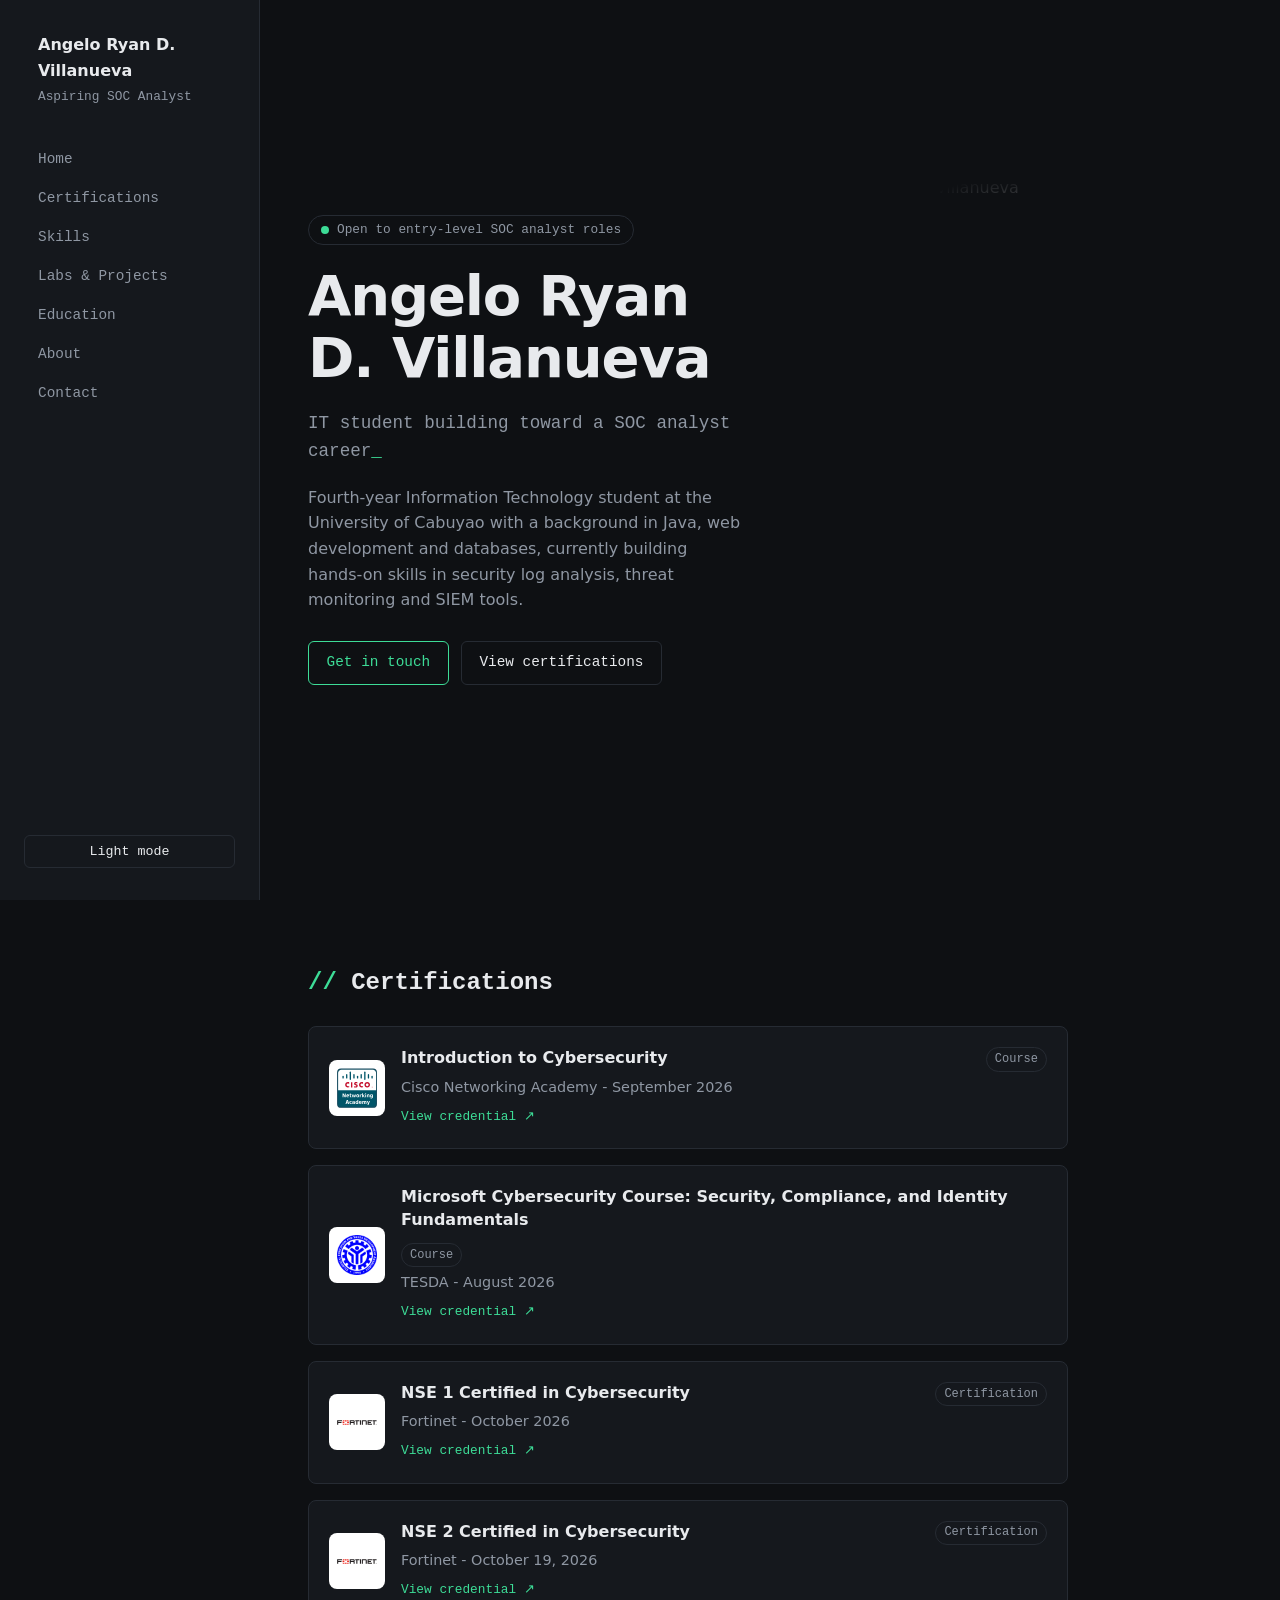
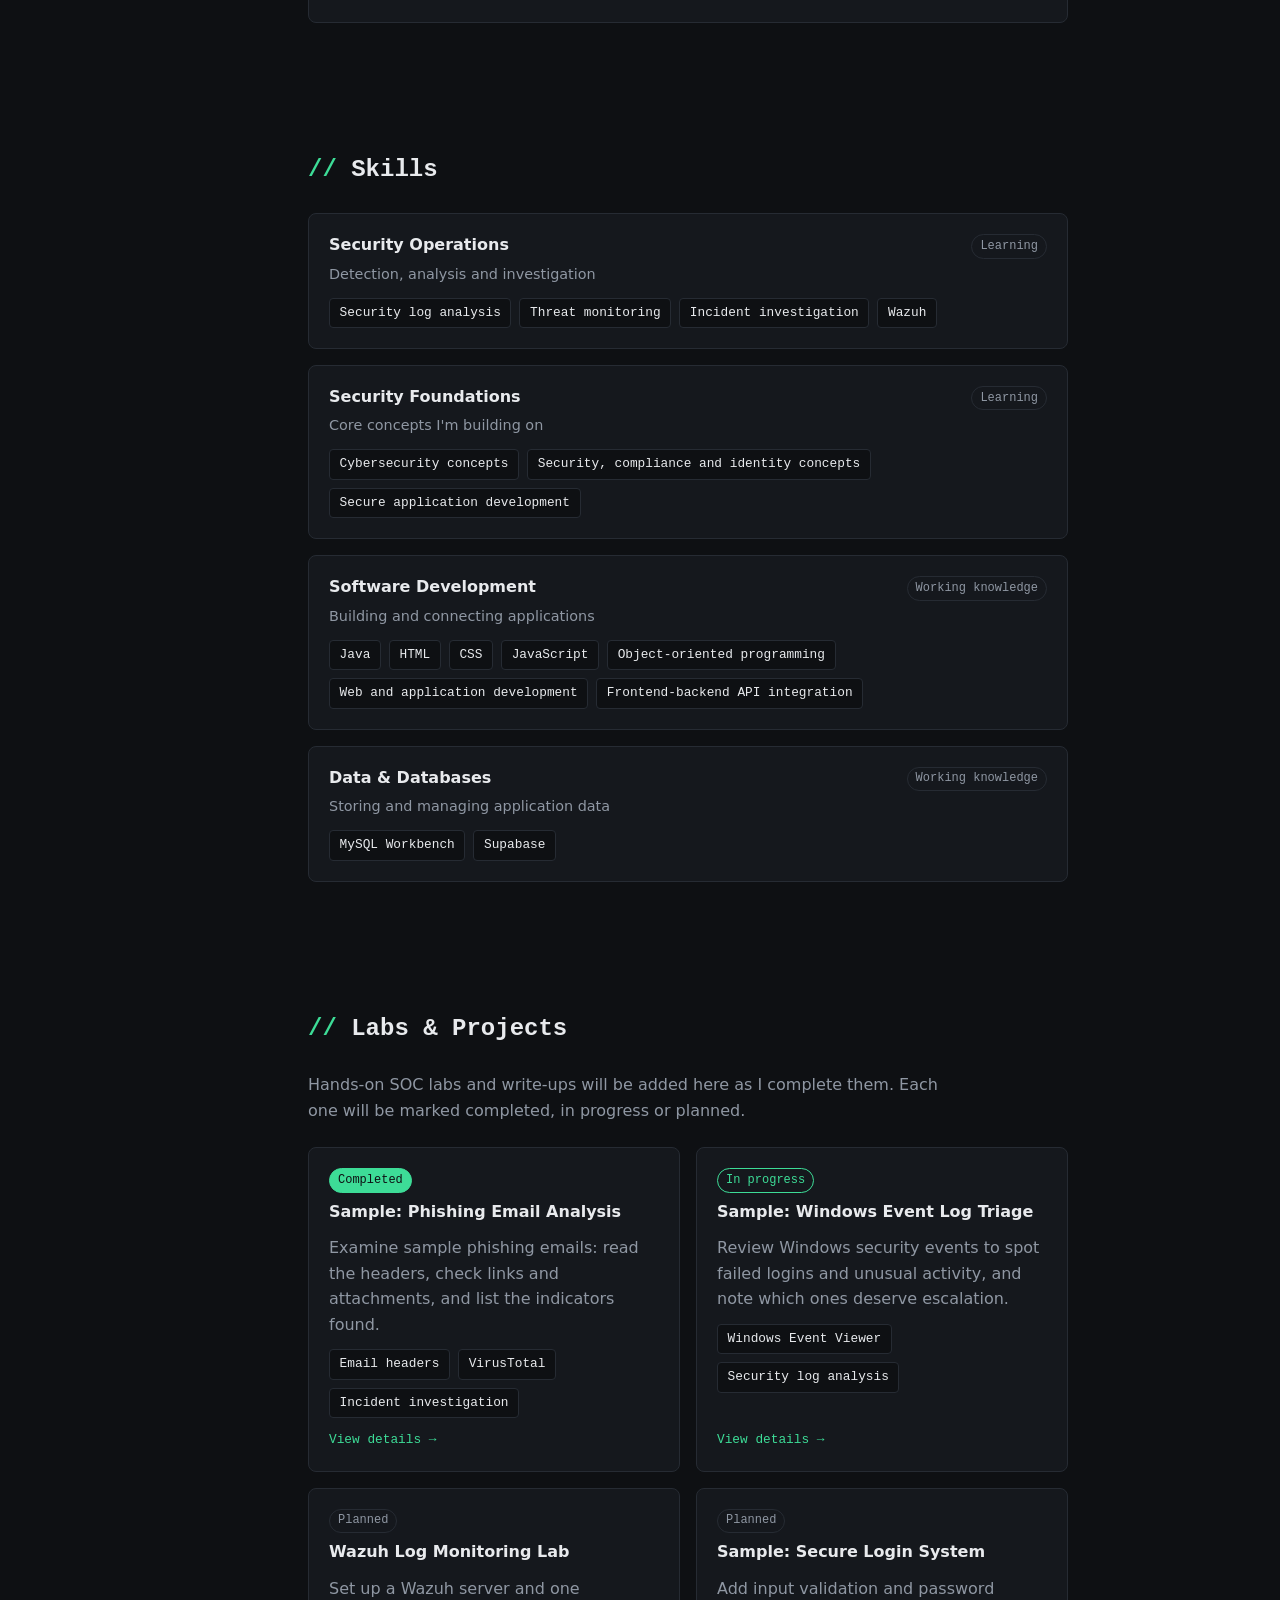
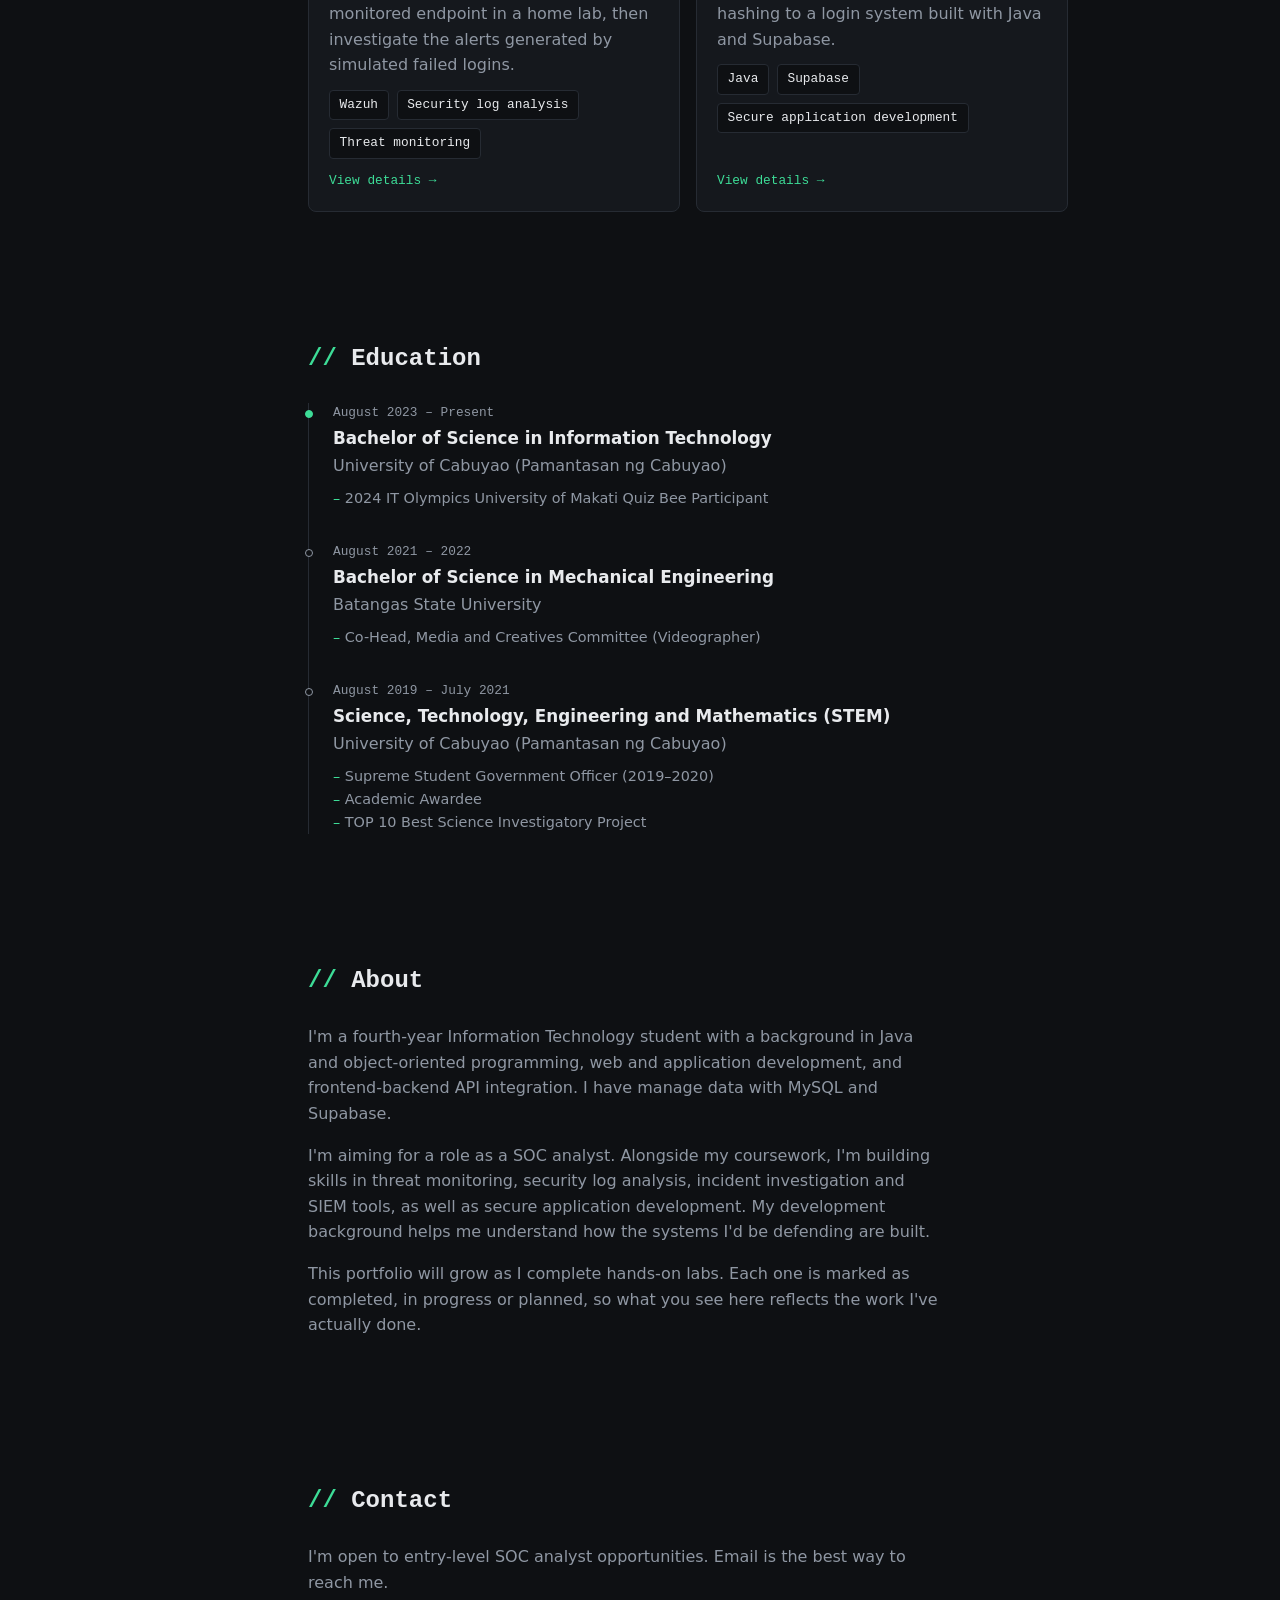
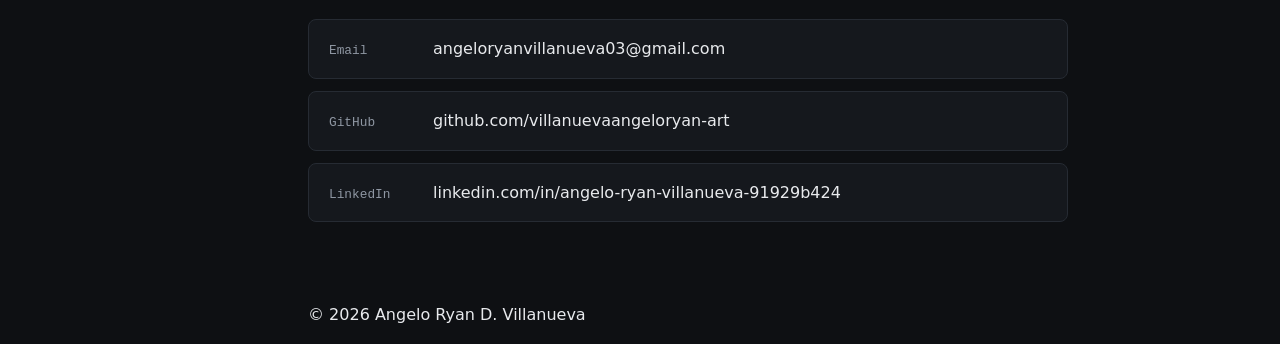
==== index.html @ 281fc258 "remove tmp profile" ====
<!DOCTYPE html>
<html lang="en">
<head>
    <meta charset="UTF-8">
    <meta name="viewport" content="width=device-width, initial-scale=1.0">
    <meta name="description" content="Portfolio of Angelo Ryan D. Villanueva, a fourth-year IT student building toward a SOC analyst career: certifications, skills, education and hands-on security labs.">
    <title>Angelo Ryan D. Villanueva | Aspiring SOC Analyst</title>
    <script>
        // Apply the saved theme before the page paints, so there is no dark flash.
        try {
            var savedTheme = localStorage.getItem("theme");
            if (savedTheme) document.documentElement.setAttribute("data-theme", savedTheme);
        } catch (e) {}
    </script>
    <link rel="stylesheet" href="./assets/css/style.css">
    <script src="./assets/js/script.js" defer></script>
</head>
<body>
    <button id="menu-toggle" class="menu-toggle" type="button" aria-label="Open menu" aria-expanded="false" aria-controls="sidebar">
        <span class="menu-icon" aria-hidden="true"></span>
    </button>
    <div id="backdrop" class="backdrop"></div>

    <aside id="sidebar" class="sidebar">

        <div class="brand">
            <span class="brand-name">Angelo Ryan D. Villanueva</span>
            <span class="brand-role">Aspiring SOC Analyst</span>
        </div>

        <nav aria-label="Primary">
            <ul>
                <li><a href="#home">Home</a></li>
                <li><a href="#certifications">Certifications</a></li>
                <li><a href="#skills">Skills</a></li>
                <li><a href="#work">Labs &amp; Projects</a></li>
                <li><a href="#education">Education</a></li>
                <li><a href="#about">About</a></li>
                <li><a href="#contact">Contact</a></li>
            </ul>
        </nav>
        <button id="theme-toggle" type="button">Light mode</button>
    </aside>

    <div class="content">
        <main>
            <section id="home">
                <div class="hero-text">
                    <p class="eyebrow"><span class="status-dot"></span>Open to entry-level SOC analyst roles</p>
                    <h1>Angelo Ryan D. Villanueva</h1>
                    <p class="tagline">IT student building toward a SOC analyst career</p>
                    <p class="summary">
                        Fourth-year Information Technology student at the University of Cabuyao
                        with a background in Java, web development and databases, currently
                        building hands-on skills in security log analysis, threat monitoring
                        and SIEM tools.
                    </p>
                    <div class="hero-actions">
                        <a class="btn btn-primary" href="#contact">Get in touch</a>
                        <a class="btn" href="#certifications">View certifications</a>
                        <!-- TODO: add a "Resume" button once assets/docs/resume.pdf exists -->
                    </div>
                </div>

                <figure class="hero-photo">
                    <img src="" alt="Angelo Ryan D. Villanueva">
                </figure>
            </section>

            <section id="certifications">
                <h2>Certifications</h2>
                <ul class="card-list">
                    <li class="card cert">
                        <img class="cert-logo" src="./assets/img/logos/Cisco_academy_logo.svg" alt="">
                        <div class="cert-body">
                            <div class="card-head">
                                <h3>Introduction to Cybersecurity</h3>
                                <span class="tag">Course</span>
                            </div>
                            <p class="card-meta">Cisco Networking Academy - <time datetime="2026-09">September 2026</time></p>
                            <a class="card-link" href="PASTE-REAL-URL-HERE" target="_blank" rel="noopener noreferrer">View credential</a>
                        </div>
                    </li>

                    <li class="card cert">
                        <img class="cert-logo" src="./assets/img/logos/TESDA_Seal.svg.webp" alt="">
                        <div class="cert-body">
                            <div class="card-head">
                                <h3>Microsoft Cybersecurity Course: Security, Compliance, and Identity Fundamentals</h3>
                                <span class="tag">Course</span>
                            </div>
                            <p class="card-meta">TESDA - <time datetime="2026-08">August 2026</time></p>
                            <a class="card-link" href="PASTE-REAL-URL-HERE" target="_blank" rel="noopener noreferrer">View credential</a>
                        </div>
                    </li>

                    <li class="card cert">
                        <img class="cert-logo" src="./assets/img/logos/Fortinet_logo.svg" alt="">
                        <div class="cert-body">
                            <div class="card-head">
                                <h3>NSE 1 Certified in Cybersecurity</h3>
                                <span class="tag">Certification</span>
                            </div>
                            <p class="card-meta">Fortinet - <time datetime="2026-10">October 2026</time></p>
                            <a class="card-link" href="PASTE-REAL-URL-HERE" target="_blank" rel="noopener noreferrer">View credential</a>
                        </div>
                    </li>

                    <li class="card cert">
                        <img class="cert-logo" src="./assets/img/logos/Fortinet_logo.svg" alt="">
                        <div class="cert-body">
                            <div class="card-head">
                                <h3>NSE 2 Certified in Cybersecurity</h3>
                                <span class="tag">Certification</span>
                            </div>
                            <p class="card-meta">Fortinet - <time datetime="2026-10-19">October 19, 2026</time></p>
                            <a class="card-link" href="PASTE-REAL-URL-HERE" target="_blank" rel="noopener noreferrer">View credential</a>
                        </div>
                    </li>
                </ul>
            </section>

            <section id="skills">
                <h2>Skills</h2>
                <div class="card-list">
                    <article class="card">
                        <div class="card-head">
                            <h3>Security Operations</h3>
                            <span class="tag">Learning</span>
                        </div>
                        <p class="card-subtitle">Detection, analysis and investigation</p>
                        <ul class="chip-list">
                            <li>Security log analysis</li>
                            <li>Threat monitoring</li>
                            <li>Incident investigation</li>
                            <li>Wazuh</li>
                        </ul>
                    </article>

                    <article class="card">
                        <div class="card-head">
                            <h3>Security Foundations</h3>
                            <span class="tag">Learning</span>
                        </div>
                        <p class="card-subtitle">Core concepts I'm building on</p>
                        <ul class="chip-list">
                            <li>Cybersecurity concepts</li>
                            <li>Security, compliance and identity concepts</li>
                            <li>Secure application development</li>
                        </ul>
                    </article>

                    <article class="card">
                        <div class="card-head">
                            <h3>Software Development</h3>
                            <span class="tag">Working knowledge</span>
                        </div>
                        <p class="card-subtitle">Building and connecting applications</p>
                        <ul class="chip-list">
                            <li>Java</li>
                            <li>HTML</li>
                            <li>CSS</li>
                            <li>JavaScript</li>
                            <li>Object-oriented programming</li>
                            <li>Web and application development</li>
                            <li>Frontend-backend API integration</li>
                        </ul>
                    </article>

                    <article class="card">
                        <div class="card-head">
                            <h3>Data &amp; Databases</h3>
                            <span class="tag">Working knowledge</span>
                        </div>
                        <p class="card-subtitle">Storing and managing application data</p>
                        <ul class="chip-list">
                            <li>MySQL Workbench</li>
                            <li>Supabase</li>
                        </ul>
                    </article>
                </div>
            </section>

            <section id="work">
                <h2>Labs &amp; Projects</h2>
                <p class="section-note">
                    Hands-on SOC labs and write-ups will be added here as I complete them.
                    Each one will be marked completed, in progress or planned.
                </p>
                <ul class="card-list project-grid">
                    <!-- MOCK ENTRY: replace it with a real lab, or delete it, before publishing.
                         Only change the status to "In progress" or "Completed" when that is true. -->

                    <!-- SAMPLE CARDS (UI preview only): before publishing, delete the three "Sample" cards
                         and their pages (phishing-email-analysis.html, windows-event-log-triage.html,
                         secure-login-system.html in the projects folder). They are not real projects,
                         and their statuses are not real. -->
                    <li>
                        <a class="card project-card" href="projects/phishing-email-analysis.html">
                            <div class="card-head">
                                <h3>Sample: Phishing Email Analysis</h3>
                                <span class="tag tag-done">Completed</span>
                            </div>
                            <p class="card-summary">
                                Examine sample phishing emails: read the headers, check links and
                                attachments, and list the indicators found.
                            </p>
                            <ul class="chip-list">
                                <li>Email headers</li>
                                <li>VirusTotal</li>
                                <li>Incident investigation</li>
                            </ul>
                            <span class="card-cta">View details &rarr;</span>
                        </a>
                    </li>

                    <li>
                        <a class="card project-card" href="projects/windows-event-log-triage.html">
                            <div class="card-head">
                                <h3>Sample: Windows Event Log Triage</h3>
                                <span class="tag tag-progress">In progress</span>
                            </div>
                            <p class="card-summary">
                                Review Windows security events to spot failed logins and unusual
                                activity, and note which ones deserve escalation.
                            </p>
                            <ul class="chip-list">
                                <li>Windows Event Viewer</li>
                                <li>Security log analysis</li>
                            </ul>
                            <span class="card-cta">View details &rarr;</span>
                        </a>
                    </li>

                    <li>
                        <a class="card project-card" href="projects/wazuh-log-monitoring-lab.html">
                            <div class="card-head">
                                <h3>Wazuh Log Monitoring Lab</h3>
                                <span class="tag">Planned</span>
                            </div>
                            <p class="card-summary">
                                Set up a Wazuh server and one monitored endpoint in a home lab, then
                                investigate the alerts generated by simulated failed logins.
                            </p>
                            <ul class="chip-list">
                                <li>Wazuh</li>
                                <li>Security log analysis</li>
                                <li>Threat monitoring</li>
                            </ul>
                            <span class="card-cta">View details &rarr;</span>
                        </a>
                    </li>

                    <li>
                        <a class="card project-card" href="projects/secure-login-system.html">
                            <div class="card-head">
                                <h3>Sample: Secure Login System</h3>
                                <span class="tag">Planned</span>
                            </div>
                            <p class="card-summary">
                                Add input validation and password hashing to a login system built
                                with Java and Supabase.
                            </p>
                            <ul class="chip-list">
                                <li>Java</li>
                                <li>Supabase</li>
                                <li>Secure application development</li>
                            </ul>
                            <span class="card-cta">View details &rarr;</span>
                        </a>
                    </li>
                </ul>
            </section>

            <section id="education">
                <h2>Education</h2>
                <ol class="timeline">
                    <li class="timeline-item is-current">
                        <p class="timeline-date"><time datetime="2023-08">August 2023</time> &ndash; Present</p>
                        <h3>Bachelor of Science in Information Technology</h3>
                        <p class="timeline-org">University of Cabuyao (Pamantasan ng Cabuyao)</p>
                        <ul class="timeline-notes">
                            <li>2024 IT Olympics University of Makati Quiz Bee Participant</li>
                        </ul>
                    </li>

                    <li class="timeline-item">
                        <p class="timeline-date"><time datetime="2021-08">August 2021</time> &ndash; <time datetime="2022">2022</time></p>
                        <h3>Bachelor of Science in Mechanical Engineering</h3>
                        <p class="timeline-org">Batangas State University</p>
                        <ul class="timeline-notes">
                            <li>Co-Head, Media and Creatives Committee (Videographer)</li>
                        </ul>
                    </li>

                    <li class="timeline-item">
                        <p class="timeline-date"><time datetime="2019-08">August 2019</time> &ndash; <time datetime="2021-07">July 2021</time></p>
                        <h3>Science, Technology, Engineering and Mathematics (STEM)</h3>
                        <p class="timeline-org">University of Cabuyao (Pamantasan ng Cabuyao)</p>
                        <ul class="timeline-notes">
                            <li>Supreme Student Government Officer (2019&ndash;2020)</li>
                            <li>Academic Awardee</li>
                            <li>TOP 10 Best Science Investigatory Project</li>
                        </ul>
                    </li>
                </ol>
            </section>

            <section id="about">
                <h2>About</h2>
                <p>
                    I'm a fourth-year Information Technology student with a background in Java
                    and object-oriented programming, web and application development, and
                    frontend-backend API integration. I have manage data with MySQL and Supabase.
                </p>
                <p>
                    I'm aiming for a role as a SOC analyst. Alongside my coursework, I'm
                    building skills in threat monitoring, security log analysis, incident
                    investigation and SIEM tools, as well as secure application development.
                    My development background helps me understand how the systems I'd be
                    defending are built.
                </p>
                <p>
                    This portfolio will grow as I complete hands-on labs. Each one is marked
                    as completed, in progress or planned, so what you see here reflects the
                    work I've actually done.
                </p>
            </section>

            <section id="contact">
                <h2>Contact</h2>
                <p class="contact-intro">
                    I'm open to entry-level SOC analyst opportunities. Email is the best way to reach me.
                </p>
                <ul class="contact-list">
                    <li>
                        <a class="contact-link" href="mailto:angeloryanvillanueva03@gmail.com">
                            <span class="contact-label">Email</span>
                            <span class="contact-value">angeloryanvillanueva03@gmail.com</span>
                        </a>
                    </li>
                    <li>
                        <a class="contact-link" href="https://github.com/villanuevaangeloryan-art" target="_blank" rel="noopener noreferrer">
                            <span class="contact-label">GitHub</span>
                            <span class="contact-value">github.com/villanuevaangeloryan-art</span>
                        </a>
                    </li>
                    <li>
                        <a class="contact-link" href="https://www.linkedin.com/in/angelo-ryan-villanueva-91929b424" target="_blank" rel="noopener noreferrer">
                            <span class="contact-label">LinkedIn</span>
                            <span class="contact-value">linkedin.com/in/angelo-ryan-villanueva-91929b424</span>
                        </a>
                    </li>
                </ul>
            </section>

        </main>

        <footer>
            <p>&copy; 2026 Angelo Ryan D. Villanueva</p>
        </footer>
    </div>

</body>
</html>
---- assets/css/style.css ----
/*Theme variables
   Dark is the default (:root). Light overrides the same names
   when <html> has data-theme="light */
:root {
    --bg: #0e1013;
    --surface: #15181d;
    --border: #262b33;
    --text: #e8eaed;
    --text-muted: #8f97a3;
    --accent: #3ddc97;

    --sidebar-width: 260px;
    --font-sans: system-ui, -apple-system, "Segoe UI", Roboto, sans-serif;
    --font-mono: ui-monospace, "Cascadia Code", Consolas, monospace;
}

[data-theme="light"] {
    --bg: #fafaf8;
    --surface: #ffffff;
    --border: #e2e2dd;
    --text: #17191c;
    --text-muted: #5d6570;
    --accent: #0f7a5a;
}

/* Reset and base styles*/
*, *::before, *::after {
    box-sizing: border-box;
}

html {
    scroll-behavior: smooth;
}

body {
    margin: 0;
    font-family: var(--font-sans);
    background: var(--bg);
    color: var(--text);
    line-height: 1.6;
}

a {
    color: inherit;
    text-decoration: none;
}

ul {
    list-style: none;
    margin: 0;
    padding: 0;
}

img {
    max-width: 100%;
}

:focus-visible {
    outline: 2px solid var(--accent);
    outline-offset: 2px;
}

/* Page layout*/
.content {
    margin-left: var(--sidebar-width);
    padding: 0 3rem;
}

main {
    max-width: 1100px;
}

main section {
    max-width: 760px;
    padding: 4rem 0;
}

/*4. Sidebar */
.sidebar {
    position: fixed;
    top: 0;
    left: 0;
    bottom: 0;
    width: var(--sidebar-width);
    padding: 2rem 1.5rem;
    display: flex;
    flex-direction: column;
    gap: 2rem;
    background: var(--surface);
    border-right: 1px solid var(--border);
    overflow-y: auto;
}

.brand {
    display: flex;
    flex-direction: column;
    gap: 0.25rem;
    padding-left: calc(0.75rem + 2px); /* line up with the nav link text */
}

.brand-name {
    font-weight: 600;
}

.brand-role {
    font-family: var(--font-mono);
    font-size: 0.8rem;
    color: var(--text-muted);
}

.sidebar nav a {
    display: block;
    padding: 0.5rem 0.75rem;
    font-family: var(--font-mono);
    font-size: 0.9rem;
    color: var(--text-muted);
    border-left: 2px solid transparent;
}

.sidebar nav a:hover {
    color: var(--text);
    border-left-color: var(--accent);
}

#theme-toggle {
    margin-top: auto;
    padding: 0.5rem 0.75rem;
    font-family: var(--font-mono);
    color: var(--text);
    background: transparent;
    border: 1px solid var(--border);
    border-radius: 6px;
    cursor: pointer;
}

#theme-toggle:hover {
    border-color: var(--accent);
}

/* Home section */
#home {
    display: grid;
    grid-template-columns: minmax(0, 1fr) minmax(300px, 440px);
    align-items: center;
    gap: 3rem;
    max-width: none;
    min-height: 100vh;
}

.hero-text {
    display: flex;
    flex-direction: column;
    align-items: flex-start;
    gap: 1.25rem;
}

.hero-photo {
    margin: 0;
}

/* The mask fades the photo to transparent toward its edges, so it blends into the page. */
.hero-photo img {
    display: block;
    width: 100%;
    aspect-ratio: 4 / 5;
    object-fit: cover;
    -webkit-mask-image: radial-gradient(ellipse closest-side at center, #000 55%, transparent 100%);
    mask-image: radial-gradient(ellipse closest-side at center, #000 55%, transparent 100%);
}

@media (max-width: 1100px) {
    #home {
        grid-template-columns: 1fr;
        min-height: auto;
    }

    .hero-photo {
        max-width: 280px;
        order: -1;
    }
}

.eyebrow {
    display: inline-flex;
    align-items: center;
    gap: 0.5rem;
    margin: 0;
    padding: 0.25rem 0.75rem;
    font-family: var(--font-mono);
    font-size: 0.8rem;
    color: var(--text-muted);
    border: 1px solid var(--border);
    border-radius: 999px;
}

.status-dot {
    width: 8px;
    height: 8px;
    border-radius: 50%;
    background: var(--accent);
}

#home h1 {
    margin: 0;
    font-size: clamp(2.25rem, 5vw, 3.5rem);
    line-height: 1.1;
    letter-spacing: -0.02em;
}

.tagline {
    margin: 0;
    font-family: var(--font-mono);
    font-size: 1.1rem;
    color: var(--text-muted);
}

.tagline::after {
    content: "_";
    color: var(--accent);
    animation: blink 1s steps(1) infinite;
}

@keyframes blink {
    50% {
        opacity: 0;
    }
}

.summary {
    max-width: 56ch;
    margin: 0;
    color: var(--text-muted);
}

.hero-actions {
    display: flex;
    flex-wrap: wrap;
    gap: 0.75rem;
    margin-top: 0.5rem;
}

.btn {
    padding: 0.6rem 1.1rem;
    font-family: var(--font-mono);
    font-size: 0.9rem;
    color: var(--text);
    border: 1px solid var(--border);
    border-radius: 6px;
    transition: border-color 0.2s, color 0.2s;
}

.btn:hover {
    border-color: var(--accent);
    color: var(--accent);
}

.btn-primary {
    color: var(--accent);
    border-color: var(--accent);
}

/* Section headings */
main h2 {
    margin: 0 0 1.5rem;
    font-family: var(--font-mono);
    font-size: 1.5rem;
}

main h2::before {
    content: "// ";
    color: var(--accent);
}

/* About */
#about p {
    max-width: 62ch;
    margin: 0 0 1rem;
    color: var(--text-muted);
}

/* Cards (skills and certifications) */
.card-list {
    display: grid;
    gap: 1rem;
}

/* Project cards flow into columns: one card is full width, more cards share rows.
   min(100%, 300px) stops a column from being wider than a small phone screen. */
.project-grid {
    grid-template-columns: repeat(auto-fit, minmax(min(100%, 300px), 1fr));
}

/* Let each card fill its grid cell, so cards in the same row have equal height */
.project-grid > li {
    display: flex;
}

.card {
    padding: 1.25rem;
    background: var(--surface);
    border: 1px solid var(--border);
    border-radius: 8px;
}

.card-head {
    display: flex;
    flex-wrap: wrap;
    align-items: flex-start;
    justify-content: space-between;
    gap: 0.75rem;
    margin-bottom: 0.75rem;
}

.card h3 {
    margin: 0;
    font-size: 1rem;
    line-height: 1.4;
}

.card-meta {
    margin: 0;
    font-size: 0.9rem;
    color: var(--text-muted);
}

.tag {
    padding: 0.1rem 0.5rem;
    font-family: var(--font-mono);
    font-size: 0.75rem;
    color: var(--text-muted);
    border: 1px solid var(--border);
    border-radius: 999px;
    white-space: nowrap;
}

.chip-list {
    display: flex;
    flex-wrap: wrap;
    gap: 0.5rem;
}

.chip-list li {
    padding: 0.25rem 0.6rem;
    font-family: var(--font-mono);
    font-size: 0.8rem;
    background: var(--bg);
    border: 1px solid var(--border);
    border-radius: 4px;
}

/* Certification cards: issuer logo on the left, details on the right */
.cert {
    display: flex;
    align-items: center;
    gap: 1rem;
}

/* White tile so any logo stays visible in both dark and light mode */
.cert-logo {
    flex-shrink: 0;
    width: 56px;
    height: 56px;
    padding: 8px;
    object-fit: contain;
    background: #fff;
    border-radius: 8px;
}

.cert-body {
    flex: 1;
    min-width: 0;
}

.cert .card-head {
    margin-bottom: 0.25rem;
}

/* Text link inside a card (e.g. "View credential") */
.card-link {
    display: inline-block;
    margin-top: 0.5rem;
    font-family: var(--font-mono);
    font-size: 0.8rem;
    color: var(--accent);
    border-bottom: 1px solid transparent;
}

.card-link::after {
    content: " \2197"; /* north-east arrow: signals an external link */
}

.card-link:hover {
    border-bottom-color: var(--accent);
}

/* Contact */
.contact-intro,
.section-note {
    max-width: 62ch;
    margin: 0 0 1.5rem;
    color: var(--text-muted);
}

.contact-list {
    display: grid;
    gap: 0.75rem;
}

.contact-link {
    display: flex;
    align-items: baseline;
    gap: 1rem;
    padding: 1rem 1.25rem;
    background: var(--surface);
    border: 1px solid var(--border);
    border-radius: 8px;
    transition: border-color 0.2s;
}

.contact-link:hover {
    border-color: var(--accent);
}

.contact-label {
    flex-shrink: 0;
    width: 5.5rem;
    font-family: var(--font-mono);
    font-size: 0.8rem;
    color: var(--text-muted);
}

.contact-value {
    overflow-wrap: anywhere;
}

/* Education timeline */
.timeline {
    margin: 0;
    padding: 0 0 0 1.5rem;
    list-style: none;
    border-left: 1px solid var(--border);
}

.timeline-item {
    position: relative;
    padding-bottom: 2rem;
}

.timeline-item:last-child {
    padding-bottom: 0;
}

/* The dot on the line. The calc centers it on the 1px border. */
.timeline-item::before {
    content: "";
    position: absolute;
    top: 0.45rem;
    left: calc(-1.5rem - 4.5px);
    width: 8px;
    height: 8px;
    background: var(--bg);
    border: 1px solid var(--text-muted);
    border-radius: 50%;
}

.timeline-item.is-current::before {
    background: var(--accent);
    border-color: var(--accent);
}

.timeline-date {
    margin: 0 0 0.25rem;
    font-family: var(--font-mono);
    font-size: 0.8rem;
    color: var(--text-muted);
}

.timeline-item h3 {
    margin: 0;
    font-size: 1.05rem;
    line-height: 1.4;
}

.timeline-org {
    margin: 0.15rem 0 0;
    color: var(--text-muted);
}

.timeline-notes {
    margin: 0.5rem 0 0;
    font-size: 0.9rem;
    color: var(--text-muted);
}

.timeline-notes li::before {
    content: "\2013\00a0";
    color: var(--accent);
}

/* A whole card that is a link (project cards on the main page) */
.project-card {
    display: flex;
    flex: 1;
    flex-direction: column;
    transition: border-color 0.2s;
}

.project-card:hover {
    border-color: var(--accent);
}

/* Status tag always sits above the title, so cards line up whatever the title length.
   column-reverse changes only the look; the title still comes first for screen readers. */
.project-card .card-head {
    flex-direction: column-reverse;
    gap: 0.5rem;
}

.card-cta {
    margin-top: auto; /* pins "View details" to the bottom of the card */
    padding-top: 0.75rem;
    font-family: var(--font-mono);
    font-size: 0.8rem;
    color: var(--accent);
}

/* ==========================================================
   Project detail pages (projects/*.html)
   ========================================================== */

/* These pages have their own header bar, not the mobile top bar */
.project-page::before {
    content: none;
}

.project-bar {
    position: sticky;
    top: 0;
    z-index: 10;
    display: flex;
    align-items: center;
    justify-content: space-between;
    gap: 1rem;
    padding: 0.75rem 1.25rem;
    background: var(--bg);
    border-bottom: 1px solid var(--border);
}

.back-link {
    padding: 0.6rem 0.9rem;
    font-family: var(--font-mono);
    font-size: 0.9rem;
    color: var(--text-muted);
    border: 1px solid var(--border);
    border-radius: 6px;
    transition: border-color 0.2s, color 0.2s;
}

.back-link:hover {
    color: var(--accent);
    border-color: var(--accent);
}

/* In the sidebar the theme button sits at the bottom. In the bar it should not. */
.project-bar #theme-toggle {
    margin-top: 0;
    padding: 0.6rem 0.9rem;
}

.project {
    max-width: 760px;
    margin: 0 auto;
    padding: 3rem 1.25rem 4rem;
}

/* Notice on sample pages, so they cannot be mistaken for real projects */
.sample-note {
    max-width: none;
    margin: 0 0 1.5rem;
    padding: 0.75rem 1rem;
    font-size: 0.85rem;
    color: var(--text-muted);
    background: var(--surface);
    border: 1px solid var(--accent);
    border-radius: 8px;
}

.sample-note strong {
    color: var(--accent);
}

.project-header {
    display: flex;
    flex-direction: column;
    align-items: flex-start;
    gap: 0.75rem;
    margin-bottom: 1.5rem;
}

.project h1 {
    margin: 0;
    font-size: clamp(1.75rem, 4vw, 2.5rem);
    line-height: 1.15;
    letter-spacing: -0.02em;
}

.project section {
    padding: 1.5rem 0;
}

.project section p {
    max-width: 62ch;
    margin: 0 0 1rem;
    color: var(--text-muted);
}

.project ol {
    margin: 0;
    padding-left: 1.25rem;
    color: var(--text-muted);
}

.project ol li {
    margin-bottom: 0.5rem;
}

.tech-list {
    display: grid;
    gap: 0.75rem;
}

.tech-list li {
    padding: 0.9rem 1.1rem;
    color: var(--text-muted);
    background: var(--surface);
    border: 1px solid var(--border);
    border-radius: 8px;
}

.tech-list strong {
    display: block;
    margin-bottom: 0.15rem;
    font-family: var(--font-mono);
    font-size: 0.9rem;
    color: var(--text);
}

.project-footer {
    max-width: 760px;
    margin: 0 auto;
    padding: 0 1.25rem 2rem;
    font-size: 0.85rem;
    color: var(--text-muted);
}

/* Project page image: a placeholder box now, a real screenshot later */
.project-figure {
    margin: 0 0 1rem;
}

.project-figure img,
.image-placeholder {
    display: block;
    width: 100%;
    border-radius: 8px;
}

.project-figure img {
    border: 1px solid var(--border);
}

.image-placeholder {
    display: flex;
    flex-direction: column;
    align-items: center;
    justify-content: center;
    gap: 0.5rem;
    aspect-ratio: 16 / 9;
    font-family: var(--font-mono);
    font-size: 0.85rem;
    color: var(--text-muted);
    background: var(--surface);
    border: 1px dashed var(--text-muted);
}

.project-figure figcaption {
    margin-top: 0.5rem;
    font-size: 0.85rem;
    color: var(--text-muted);
}

/* Project cards: short summary under the title */
.card-summary {
    margin: 0 0 0.75rem;
    color: var(--text-muted);
}

/* Status tags. "Planned" is the default grey tag. */
.tag-progress {
    color: var(--accent);
    border-color: var(--accent);
}

.tag-done {
    color: var(--bg);
    background: var(--accent);
    border-color: var(--accent);
}

/* One-line description under a card title (skills) */
.card-subtitle {
    margin: -0.5rem 0 0.75rem;
    font-size: 0.9rem;
    color: var(--text-muted);
}

/* ==========================================================
   Responsive: tablets and phones
   ========================================================== */

/* The menu button and backdrop only exist on small screens */
.menu-toggle,
.backdrop {
    display: none;
}

/* Hamburger icon: the span is the middle bar, ::before and ::after are the top and bottom bars */
.menu-icon {
    position: relative;
}

.menu-icon,
.menu-icon::before,
.menu-icon::after {
    display: block;
    width: 20px;
    height: 2px;
    background: currentColor;
    border-radius: 1px;
    transition: transform 0.2s ease, top 0.2s ease, background 0.2s ease;
}

.menu-icon::before,
.menu-icon::after {
    content: "";
    position: absolute;
    left: 0;
}

.menu-icon::before {
    top: -6px;
}

.menu-icon::after {
    top: 6px;
}

/* When the menu is open, the three bars turn into an X */
.menu-toggle[aria-expanded="true"] .menu-icon {
    background: transparent;
}

.menu-toggle[aria-expanded="true"] .menu-icon::before {
    top: 0;
    transform: rotate(45deg);
}

.menu-toggle[aria-expanded="true"] .menu-icon::after {
    top: 0;
    transform: rotate(-45deg);
}

@media (max-width: 900px) {
    /* Room at the top for the bar, and anchor links stop below it */
    html {
        scroll-padding-top: 4.25rem;
    }

    .content {
        margin-left: 0;
        padding: 4.25rem 1.25rem 0;
    }

    /* A solid top bar, so scrolling content never slides under the menu button */
    body::before {
        content: "";
        position: fixed;
        top: 0;
        left: 0;
        right: 0;
        z-index: 15;
        height: 4.25rem;
        background: var(--bg);
        border-bottom: 1px solid var(--border);
    }

    /* The sidebar becomes a drawer that slides in from the left.
       visibility: hidden keeps its links out of keyboard focus while it is closed. */
    .sidebar {
        z-index: 30;
        width: min(var(--sidebar-width), 85vw);
        transform: translateX(-100%);
        visibility: hidden;
        transition: transform 0.25s ease, visibility 0s linear 0.25s;
    }

    body.menu-open .sidebar {
        transform: translateX(0);
        visibility: visible;
        transition: transform 0.25s ease, visibility 0s;
    }

    /* Bigger touch targets */
    .sidebar nav a {
        padding: 0.75rem;
    }

    #theme-toggle {
        padding: 0.75rem;
    }

    .menu-toggle {
        display: flex;
        align-items: center;
        justify-content: center;
        position: fixed;
        top: 0.75rem;
        right: 0.75rem;
        z-index: 40;
        width: 44px;
        height: 44px;
        padding: 0;
        color: var(--text);
        background: var(--surface);
        border: 1px solid var(--border);
        border-radius: 8px;
        cursor: pointer;
    }

    /* Dark overlay behind the open drawer. Tapping it closes the menu. */
    .backdrop {
        display: block;
        position: fixed;
        inset: 0;
        z-index: 20;
        background: rgba(0, 0, 0, 0.55);
        opacity: 0;
        pointer-events: none;
        transition: opacity 0.25s ease;
    }

    body.menu-open .backdrop {
        opacity: 1;
        pointer-events: auto;
    }

    body.menu-open {
        overflow: hidden;
    }
}

@media (max-width: 560px) {
    main section {
        padding: 3rem 0;
    }

    .hero-photo {
        max-width: 220px;
    }

    .eyebrow {
        border-radius: 14px;
    }

    .hero-actions .btn {
        flex: 1 1 auto;
        text-align: center;
    }

    .card {
        padding: 1rem;
    }

    /* Logo on top, text below, so long titles get the full card width */
    .cert {
        flex-direction: column;
        align-items: flex-start;
    }

    .cert-body {
        flex: none;
        width: 100%;
    }

    /* Label above value, so long emails and URLs are not squeezed */
    .contact-link {
        flex-direction: column;
        gap: 0.25rem;
        padding: 1rem;
    }

    .contact-label {
        width: auto;
    }
}

@media (prefers-reduced-motion: reduce) {
    html {
        scroll-behavior: auto;
    }

    .tagline::after {
        animation: none;
    }

    .sidebar,
    .backdrop,
    .menu-icon,
    .menu-icon::before,
    .menu-icon::after {
        transition: none;
    }
}
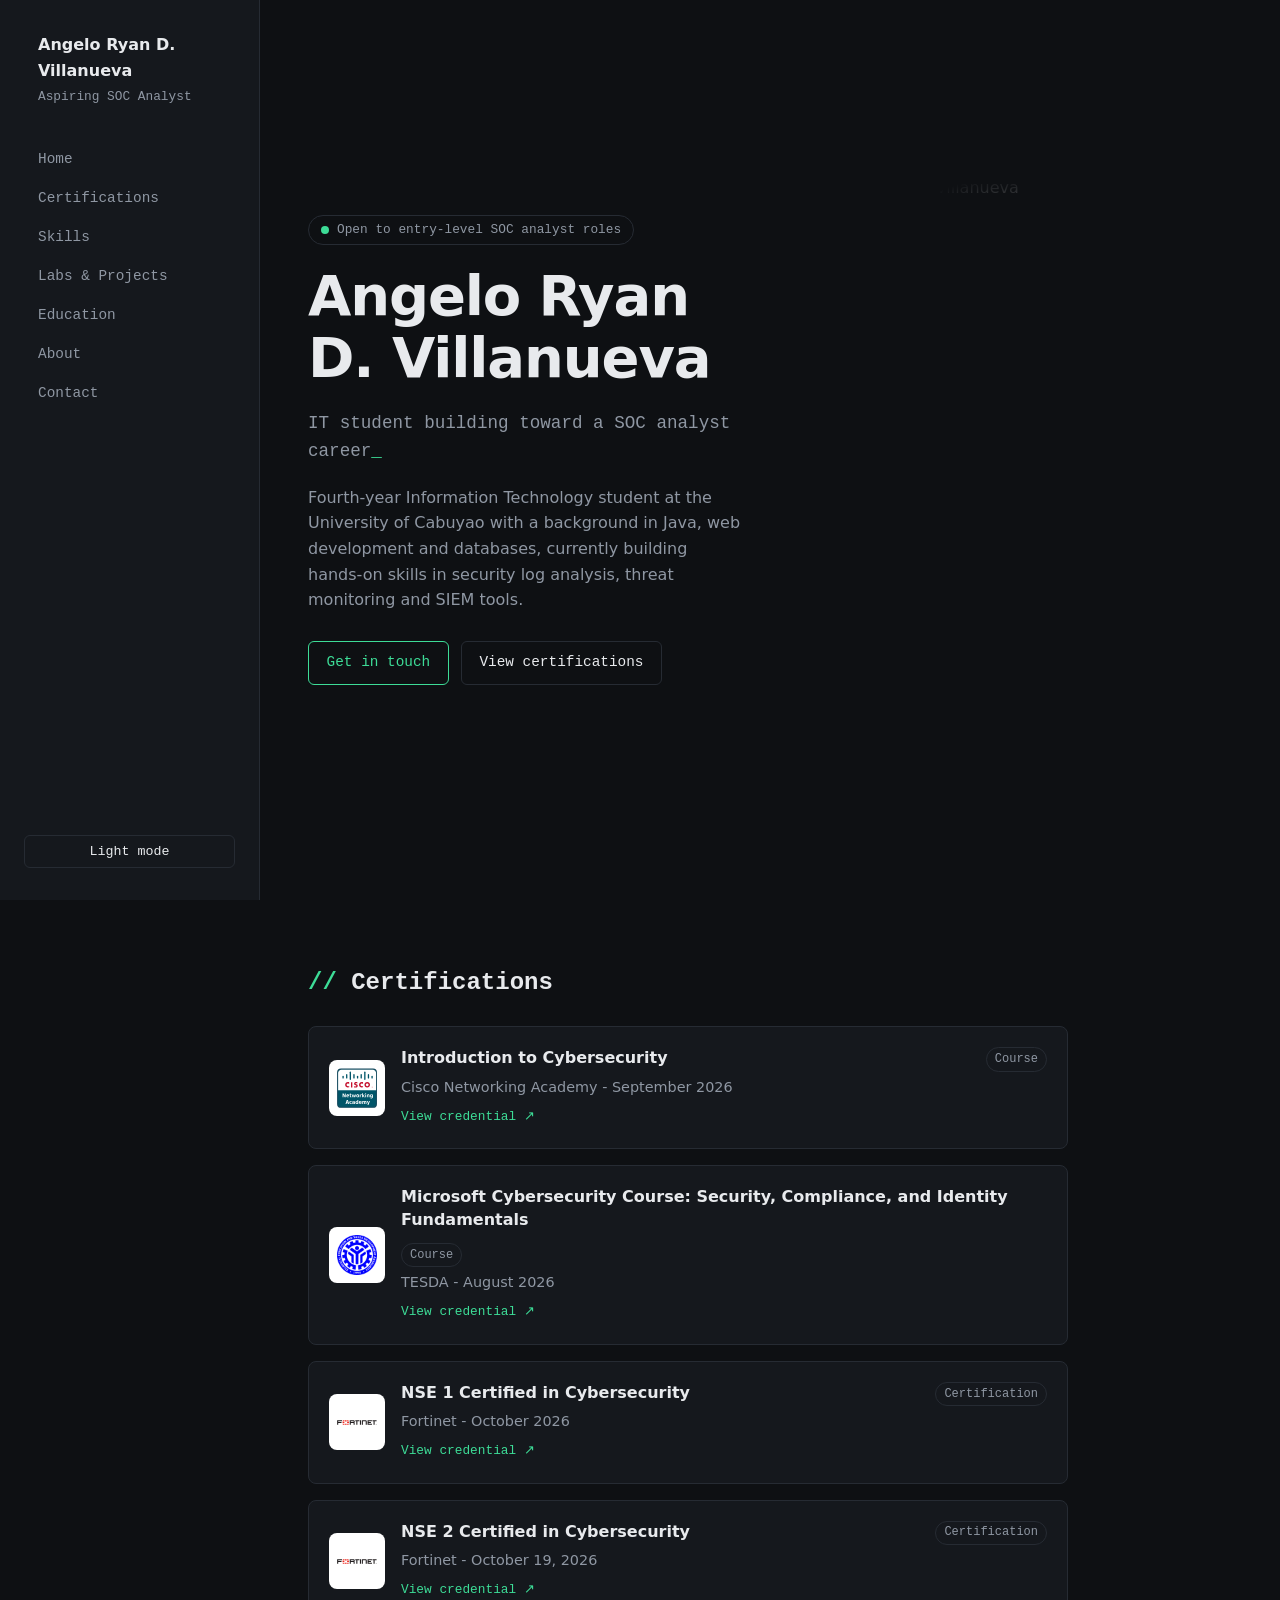
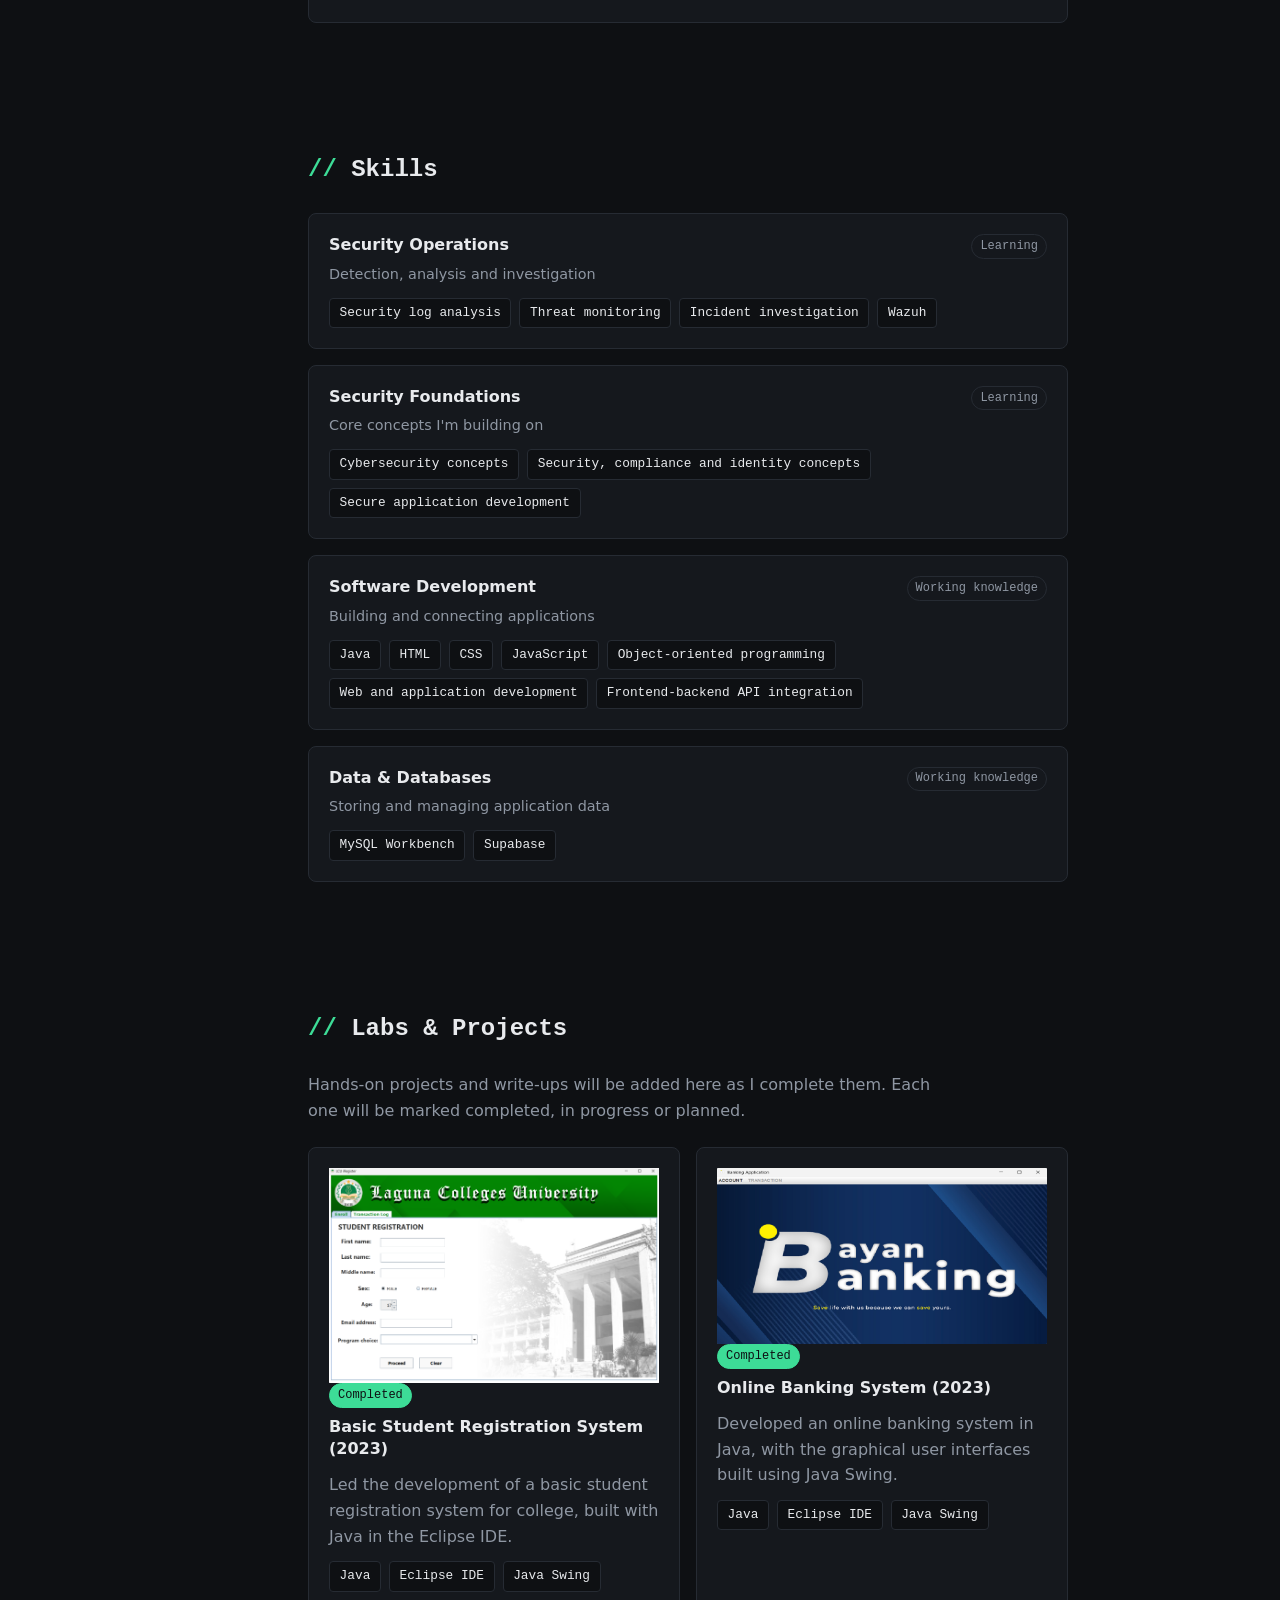
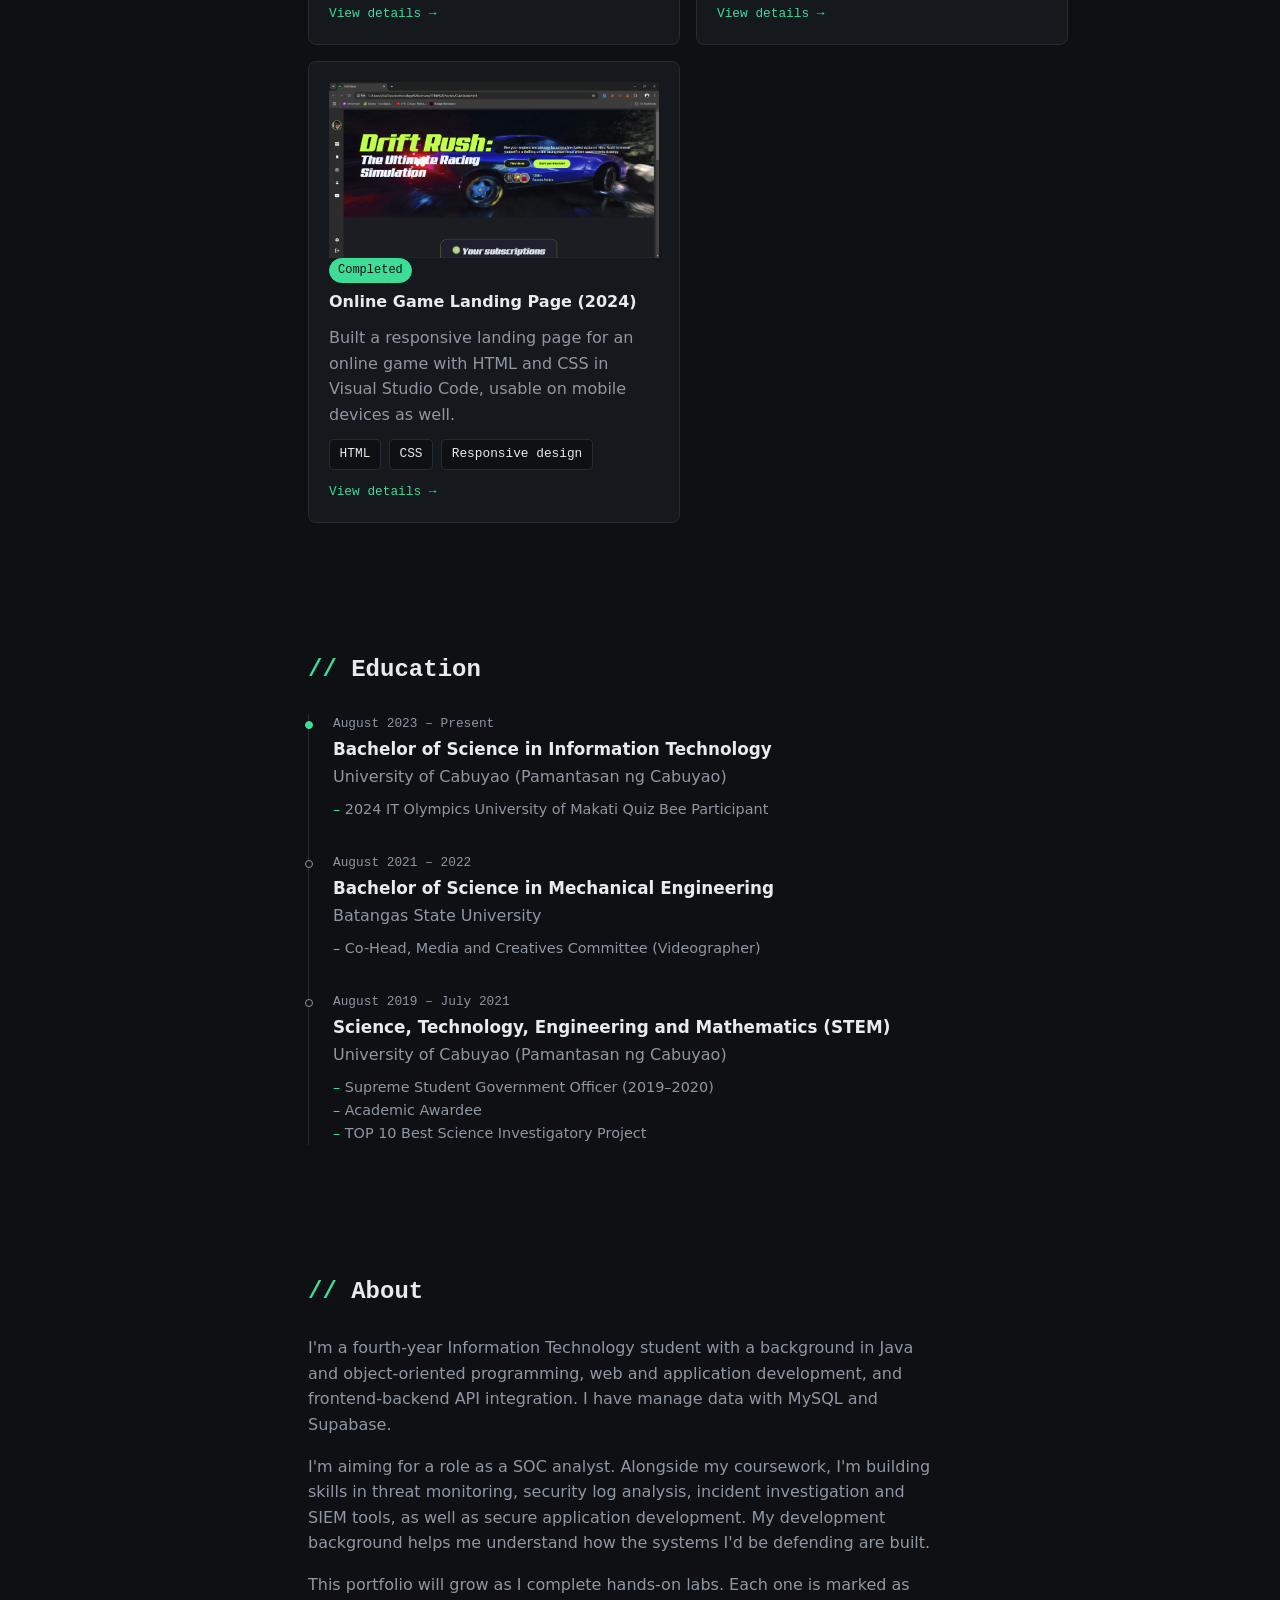
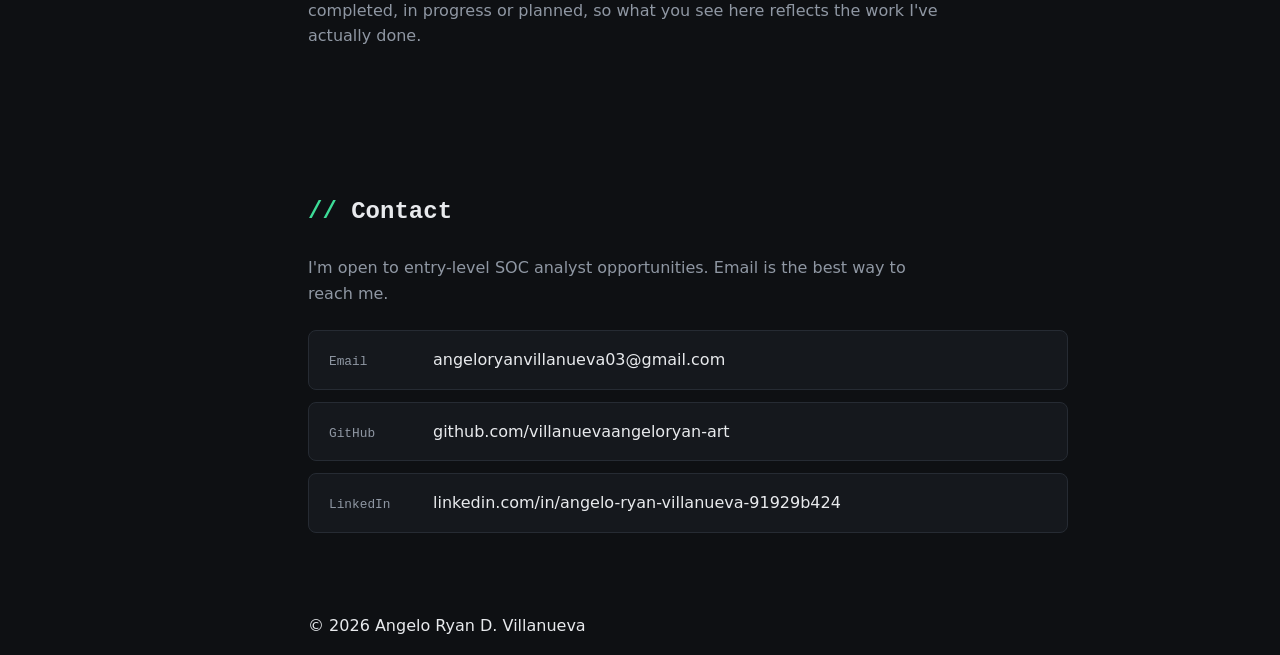
==== commit c7f41cb7: "add projects and relayout" ====
--- a/index.html
+++ b/index.html
@@ -58,12 +58,12 @@
                     <div class="hero-actions">
                         <a class="btn btn-primary" href="#contact">Get in touch</a>
                         <a class="btn" href="#certifications">View certifications</a>
-                        <!-- TODO: add a "Resume" button once assets/docs/resume.pdf exists -->
+  
                     </div>
                 </div>
 
                 <figure class="hero-photo">
-                    <img src="" alt="Angelo Ryan D. Villanueva">
+                    <img src="./assets/img/projects/" alt="Angelo Ryan D. Villanueva">
                 </figure>
             </section>
 
@@ -184,87 +184,63 @@
             <section id="work">
                 <h2>Labs &amp; Projects</h2>
                 <p class="section-note">
-                    Hands-on SOC labs and write-ups will be added here as I complete them.
+                    Hands-on projects and write-ups will be added here as I complete them.
                     Each one will be marked completed, in progress or planned.
                 </p>
                 <ul class="card-list project-grid">
-                    <!-- MOCK ENTRY: replace it with a real lab, or delete it, before publishing.
-                         Only change the status to "In progress" or "Completed" when that is true. -->
-
-                    <!-- SAMPLE CARDS (UI preview only): before publishing, delete the three "Sample" cards
-                         and their pages (phishing-email-analysis.html, windows-event-log-triage.html,
-                         secure-login-system.html in the projects folder). They are not real projects,
-                         and their statuses are not real. -->
-                    <li>
-                        <a class="card project-card" href="projects/phishing-email-analysis.html">
-                            <div class="card-head">
-                                <h3>Sample: Phishing Email Analysis</h3>
+                
+                    <li>
+                        <a class="card project-card" href="projects/student-registration-system.html">
+                            <img class="project-thumb" src="./assets/img/projects/proj-1.png" alt="Preview of Basic Student Registration System" loading="lazy">
+                            <div class="card-head">
+                                <h3>Basic Student Registration System (2023)</h3>
                                 <span class="tag tag-done">Completed</span>
                             </div>
                             <p class="card-summary">
-                                Examine sample phishing emails: read the headers, check links and
-                                attachments, and list the indicators found.
-                            </p>
-                            <ul class="chip-list">
-                                <li>Email headers</li>
-                                <li>VirusTotal</li>
-                                <li>Incident investigation</li>
-                            </ul>
-                            <span class="card-cta">View details &rarr;</span>
-                        </a>
-                    </li>
-
-                    <li>
-                        <a class="card project-card" href="projects/windows-event-log-triage.html">
-                            <div class="card-head">
-                                <h3>Sample: Windows Event Log Triage</h3>
-                                <span class="tag tag-progress">In progress</span>
-                            </div>
-                            <p class="card-summary">
-                                Review Windows security events to spot failed logins and unusual
-                                activity, and note which ones deserve escalation.
-                            </p>
-                            <ul class="chip-list">
-                                <li>Windows Event Viewer</li>
-                                <li>Security log analysis</li>
-                            </ul>
-                            <span class="card-cta">View details &rarr;</span>
-                        </a>
-                    </li>
-
-                    <li>
-                        <a class="card project-card" href="projects/wazuh-log-monitoring-lab.html">
-                            <div class="card-head">
-                                <h3>Wazuh Log Monitoring Lab</h3>
-                                <span class="tag">Planned</span>
-                            </div>
-                            <p class="card-summary">
-                                Set up a Wazuh server and one monitored endpoint in a home lab, then
-                                investigate the alerts generated by simulated failed logins.
-                            </p>
-                            <ul class="chip-list">
-                                <li>Wazuh</li>
-                                <li>Security log analysis</li>
-                                <li>Threat monitoring</li>
-                            </ul>
-                            <span class="card-cta">View details &rarr;</span>
-                        </a>
-                    </li>
-
-                    <li>
-                        <a class="card project-card" href="projects/secure-login-system.html">
-                            <div class="card-head">
-                                <h3>Sample: Secure Login System</h3>
-                                <span class="tag">Planned</span>
-                            </div>
-                            <p class="card-summary">
-                                Add input validation and password hashing to a login system built
-                                with Java and Supabase.
+                                Led the development of a basic student registration system for college, built with Java in the Eclipse IDE.
                             </p>
                             <ul class="chip-list">
                                 <li>Java</li>
-                                <li>Supabase</li>
-                                <li>Secure application development</li>
+                                <li>Eclipse IDE</li>
+                                <li>Java Swing</li>
+                            </ul>
+                            <span class="card-cta">View details &rarr;</span>
+                        </a>
+                    </li>
+
+                    <li>
+                        <a class="card project-card" href="projects/online-banking-system.html">
+                            <img class="project-thumb" src="./assets/img/projects/proj-2.png" alt="Preview of Online Banking System" loading="lazy">
+                            <div class="card-head">
+                                <h3>Online Banking System (2023)</h3>
+                                <span class="tag tag-done">Completed</span>
+                            </div>
+                            <p class="card-summary">
+                                Developed an online banking system in Java, with the graphical user interfaces built using Java Swing.
+                            </p>
+                            <ul class="chip-list">
+                                <li>Java</li>
+                                <li>Eclipse IDE</li>
+                                <li>Java Swing</li>
+                            </ul>
+                            <span class="card-cta">View details &rarr;</span>
+                        </a>
+                    </li>
+
+                    <li>
+                        <a class="card project-card" href="projects/online-game-landing-page.html">
+                            <img class="project-thumb" src="./assets/img/projects/proj-3.png" alt="Preview of Online Game Landing Page" loading="lazy">
+                            <div class="card-head">
+                                <h3>Online Game Landing Page (2024)</h3>
+                                <span class="tag tag-done">Completed</span>
+                            </div>
+                            <p class="card-summary">
+                                Built a responsive landing page for an online game with HTML and CSS in Visual Studio Code, usable on mobile devices as well.
+                            </p>
+                            <ul class="chip-list">
+                                <li>HTML</li>
+                                <li>CSS</li>
+                                <li>Responsive design</li>
                             </ul>
                             <span class="card-cta">View details &rarr;</span>
                         </a>
@@ -362,4 +338,4 @@
     </div>
 
 </body>
-</html>
+</html>
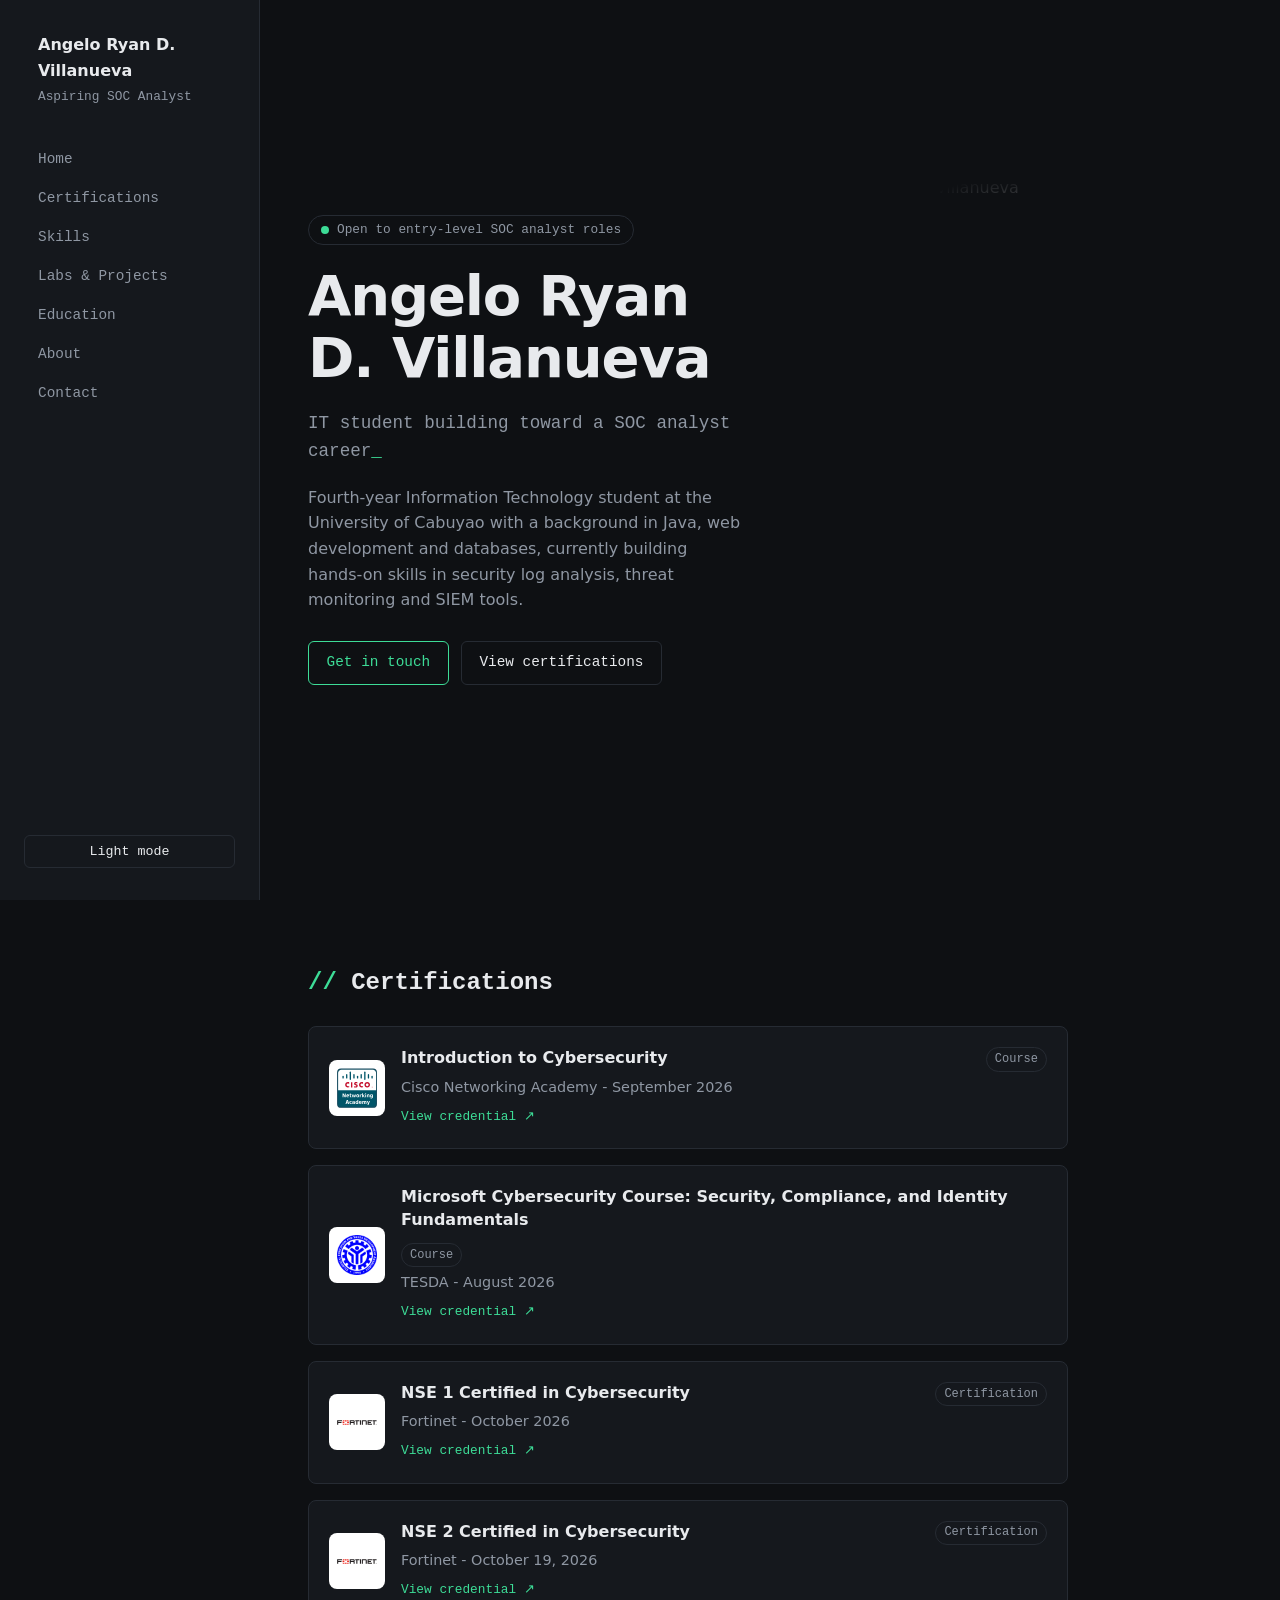
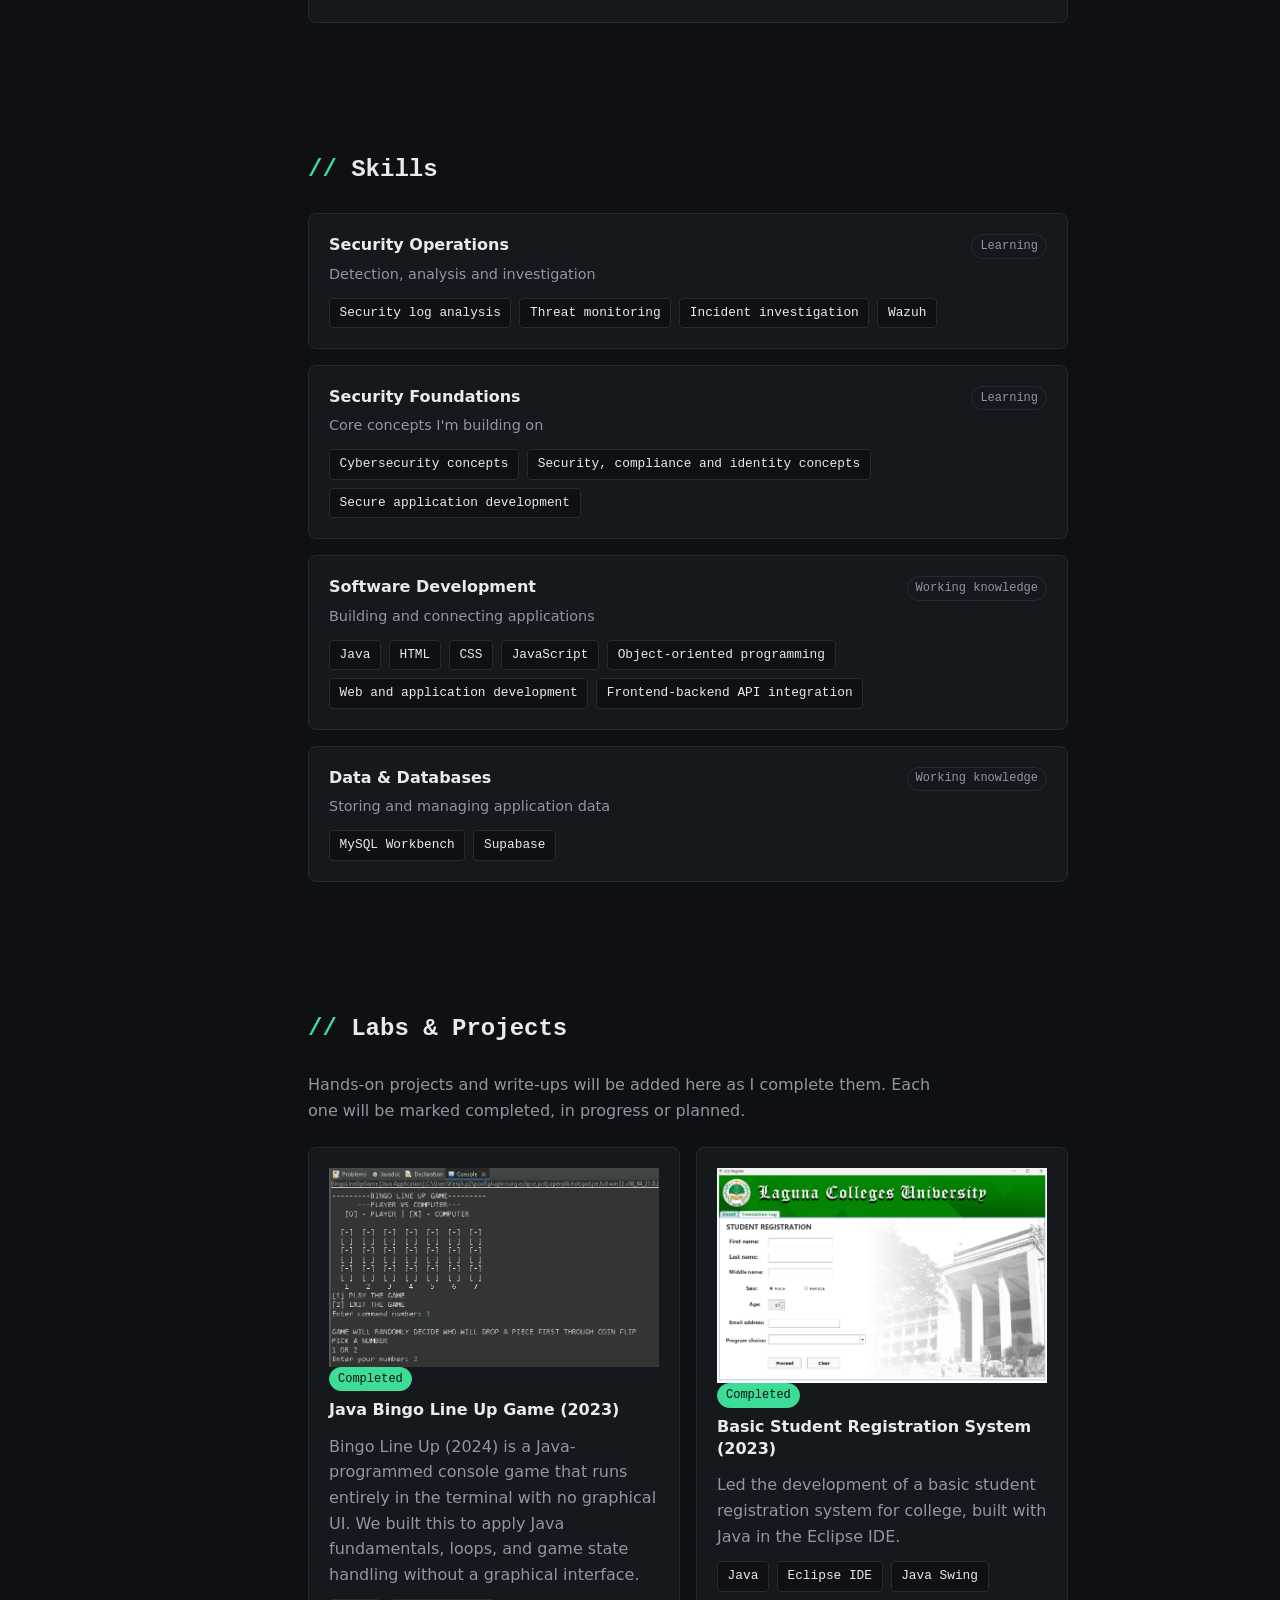
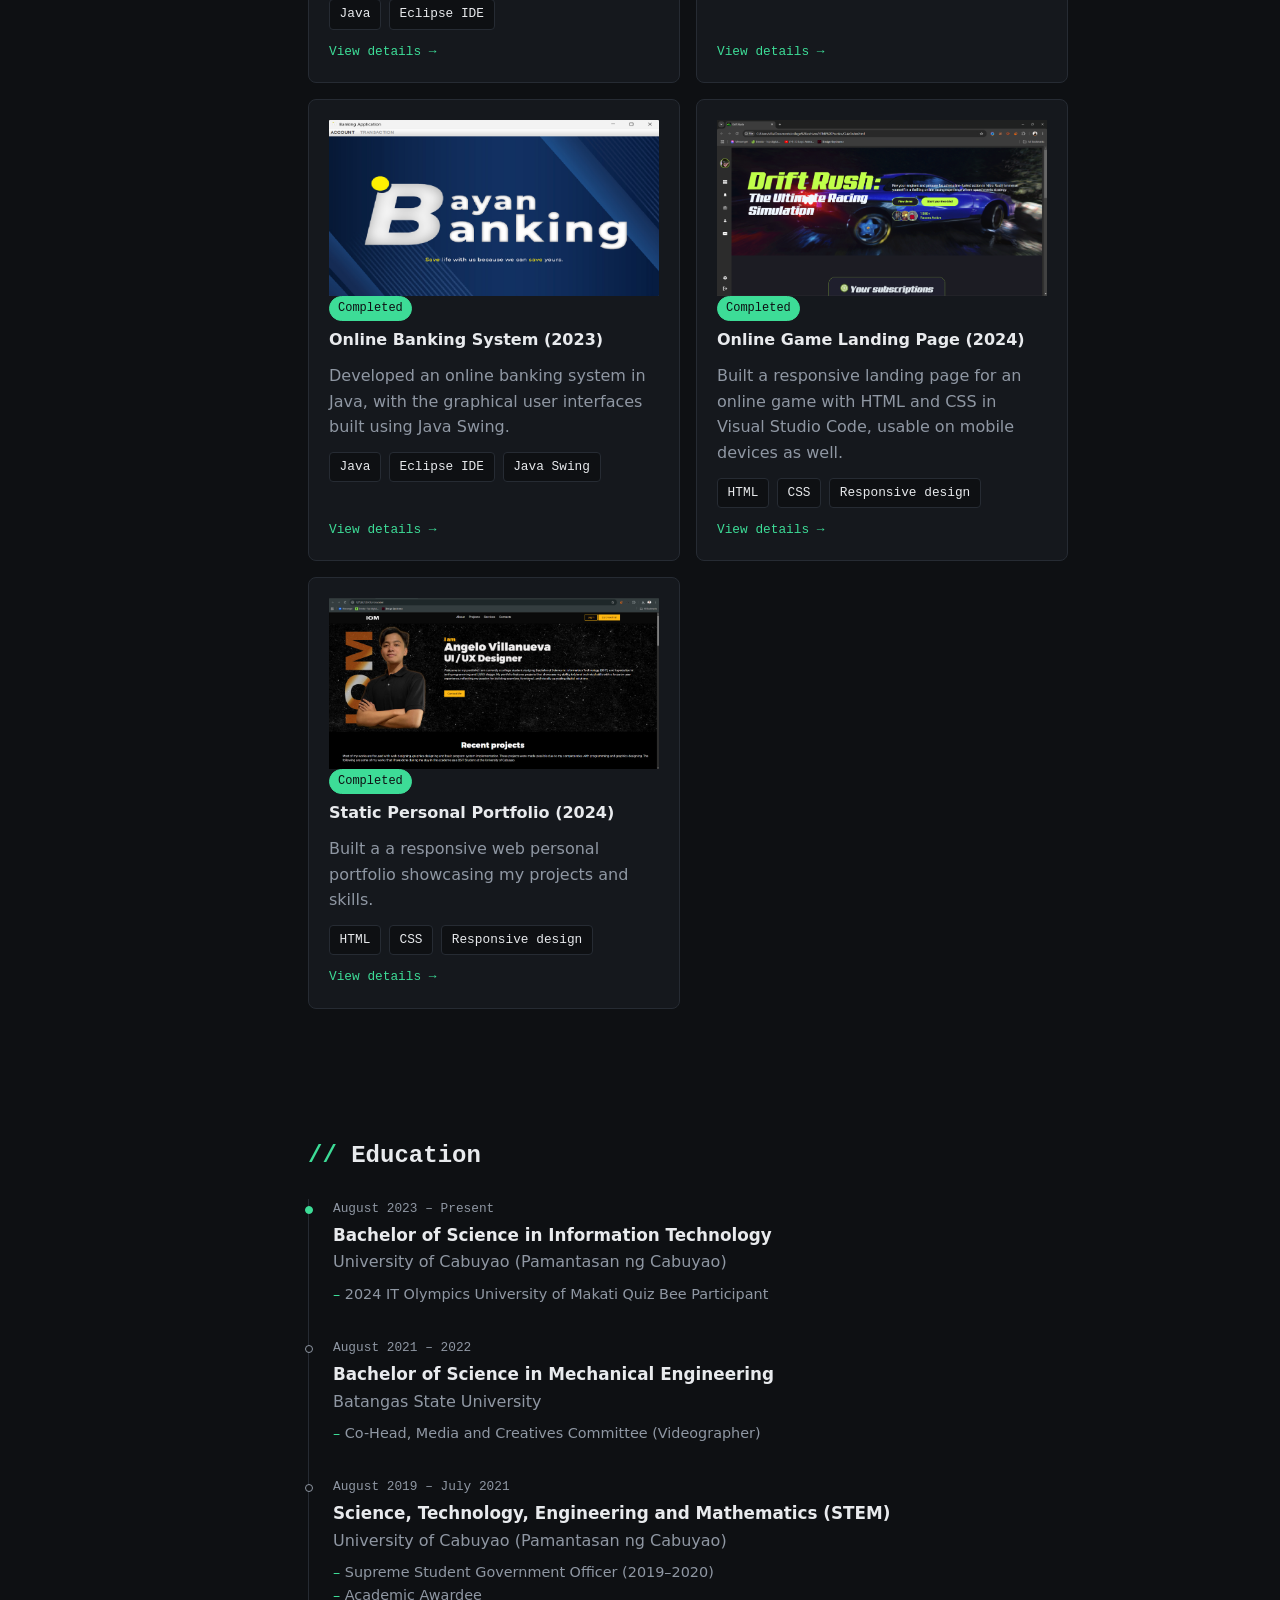
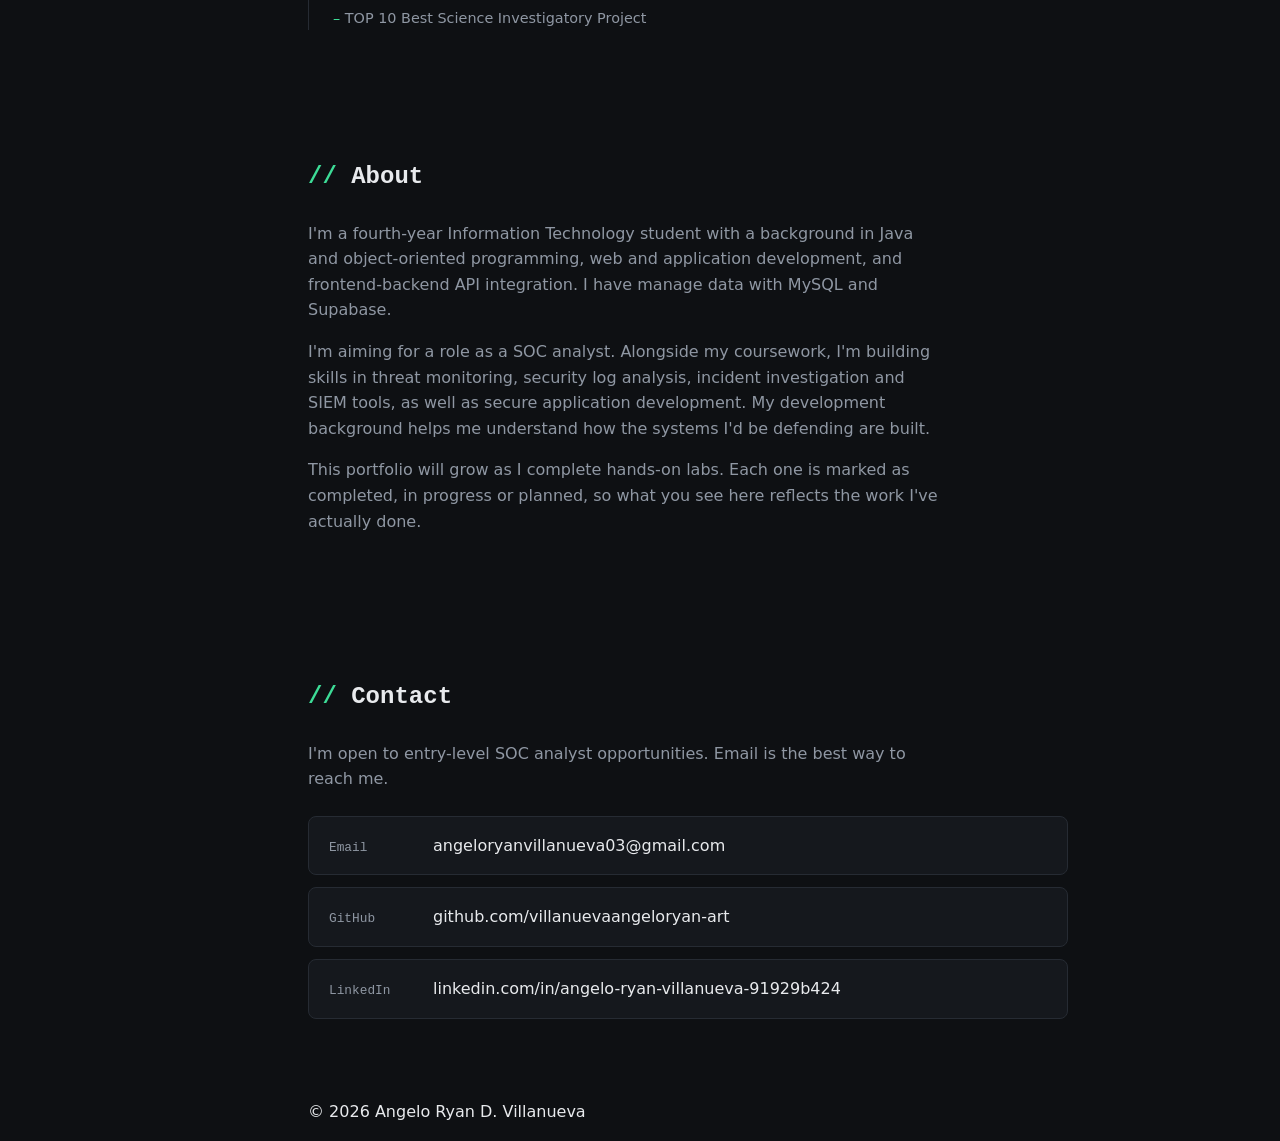
==== commit 54aa401c: "added projects" ====
--- a/index.html
+++ b/index.html
@@ -188,7 +188,24 @@
                     Each one will be marked completed, in progress or planned.
                 </p>
                 <ul class="card-list project-grid">
-                
+                    <li>
+                        <a class="card project-card" href="projects/java-bingo.html">
+                            <img class="project-thumb" src="./assets/img/projects/proj-5.png" alt="Preview of Basic Student Registration System" loading="lazy">
+                            <div class="card-head">
+                                <h3>Java Bingo Line Up Game (2023)</h3>
+                                <span class="tag tag-done">Completed</span>
+                            </div>
+                            <p class="card-summary">
+                                Bingo Line Up (2024) is a Java-programmed console game that runs entirely in the terminal with no graphical UI. We built this to apply Java fundamentals, loops, and game state handling without a graphical interface. 
+                            </p>
+                            <ul class="chip-list">
+                                <li>Java</li>
+                                <li>Eclipse IDE</li>
+                            </ul>
+                            <span class="card-cta">View details &rarr;</span>
+                        </a>
+                    </li>
+
                     <li>
                         <a class="card project-card" href="projects/student-registration-system.html">
                             <img class="project-thumb" src="./assets/img/projects/proj-1.png" alt="Preview of Basic Student Registration System" loading="lazy">
@@ -245,6 +262,27 @@
                             <span class="card-cta">View details &rarr;</span>
                         </a>
                     </li>
+
+                    <li>
+                        <a class="card project-card" href="projects/web-portfolio.html">
+                            <img class="project-thumb" src="./assets/img/projects/proj-4.png" alt="Preview of Online Game Landing Page" loading="lazy">
+                            <div class="card-head">
+                                <h3>Static Personal Portfolio (2024)</h3>
+                                <span class="tag tag-done">Completed</span>
+                            </div>
+                            <p class="card-summary">
+                                Built a a responsive web personal portfolio showcasing my projects and skills.
+                            </p>
+                            <ul class="chip-list">
+                                <li>HTML</li>
+                                <li>CSS</li>
+                                <li>Responsive design</li>
+                            </ul>
+                            <span class="card-cta">View details &rarr;</span>
+                        </a>
+                    </li>
+
+
                 </ul>
             </section>
 
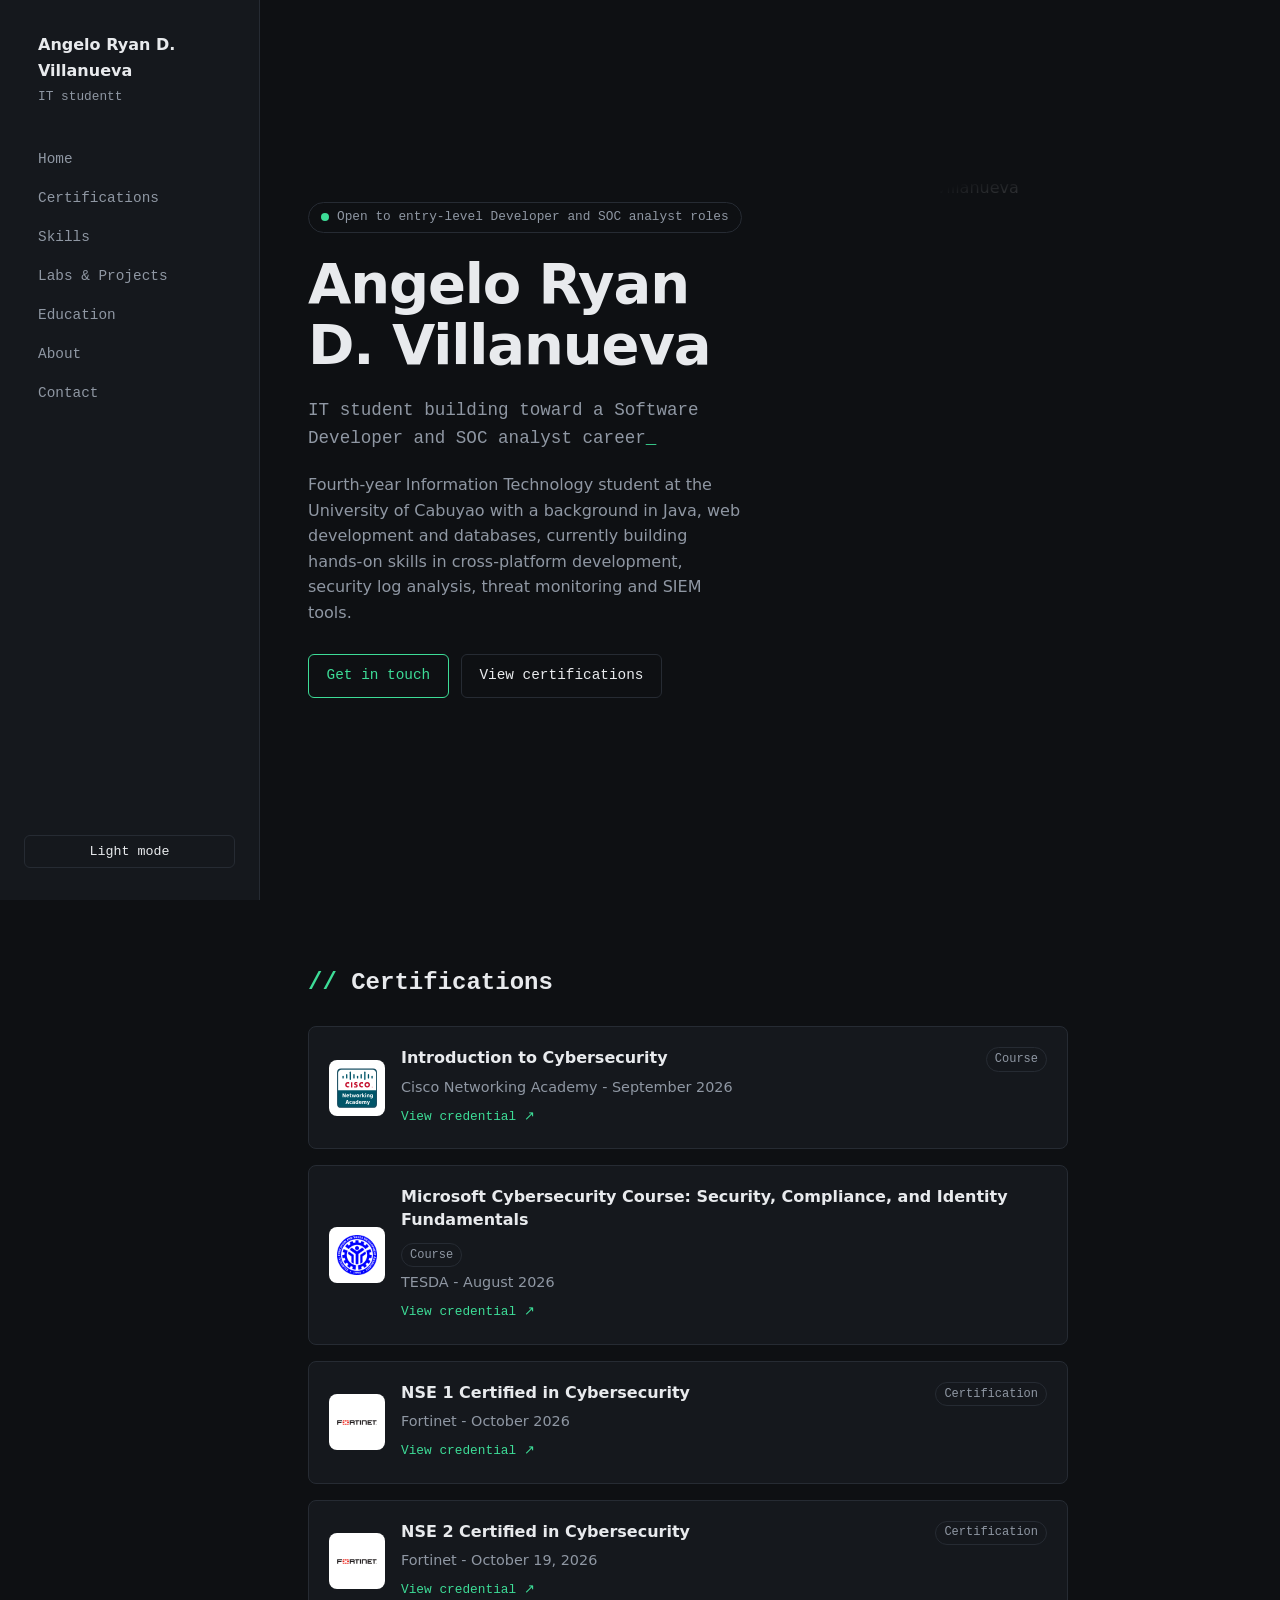
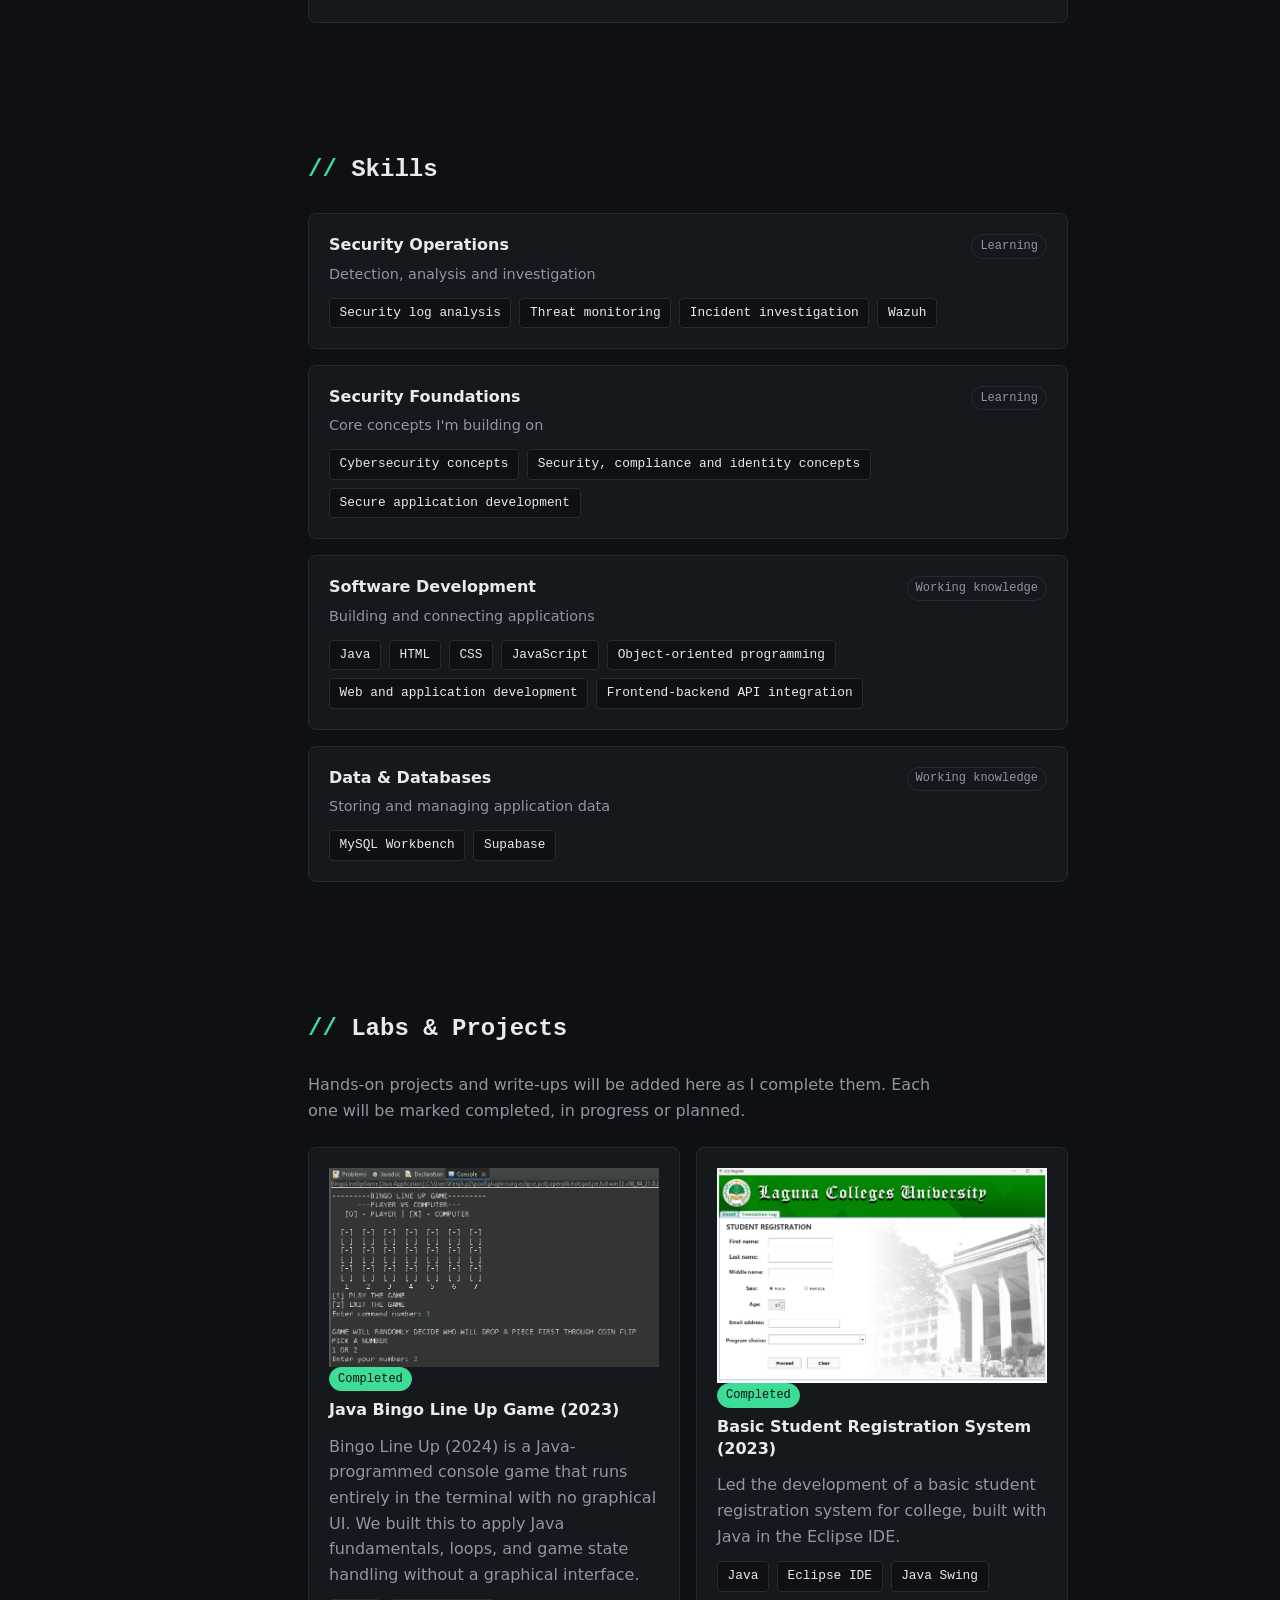
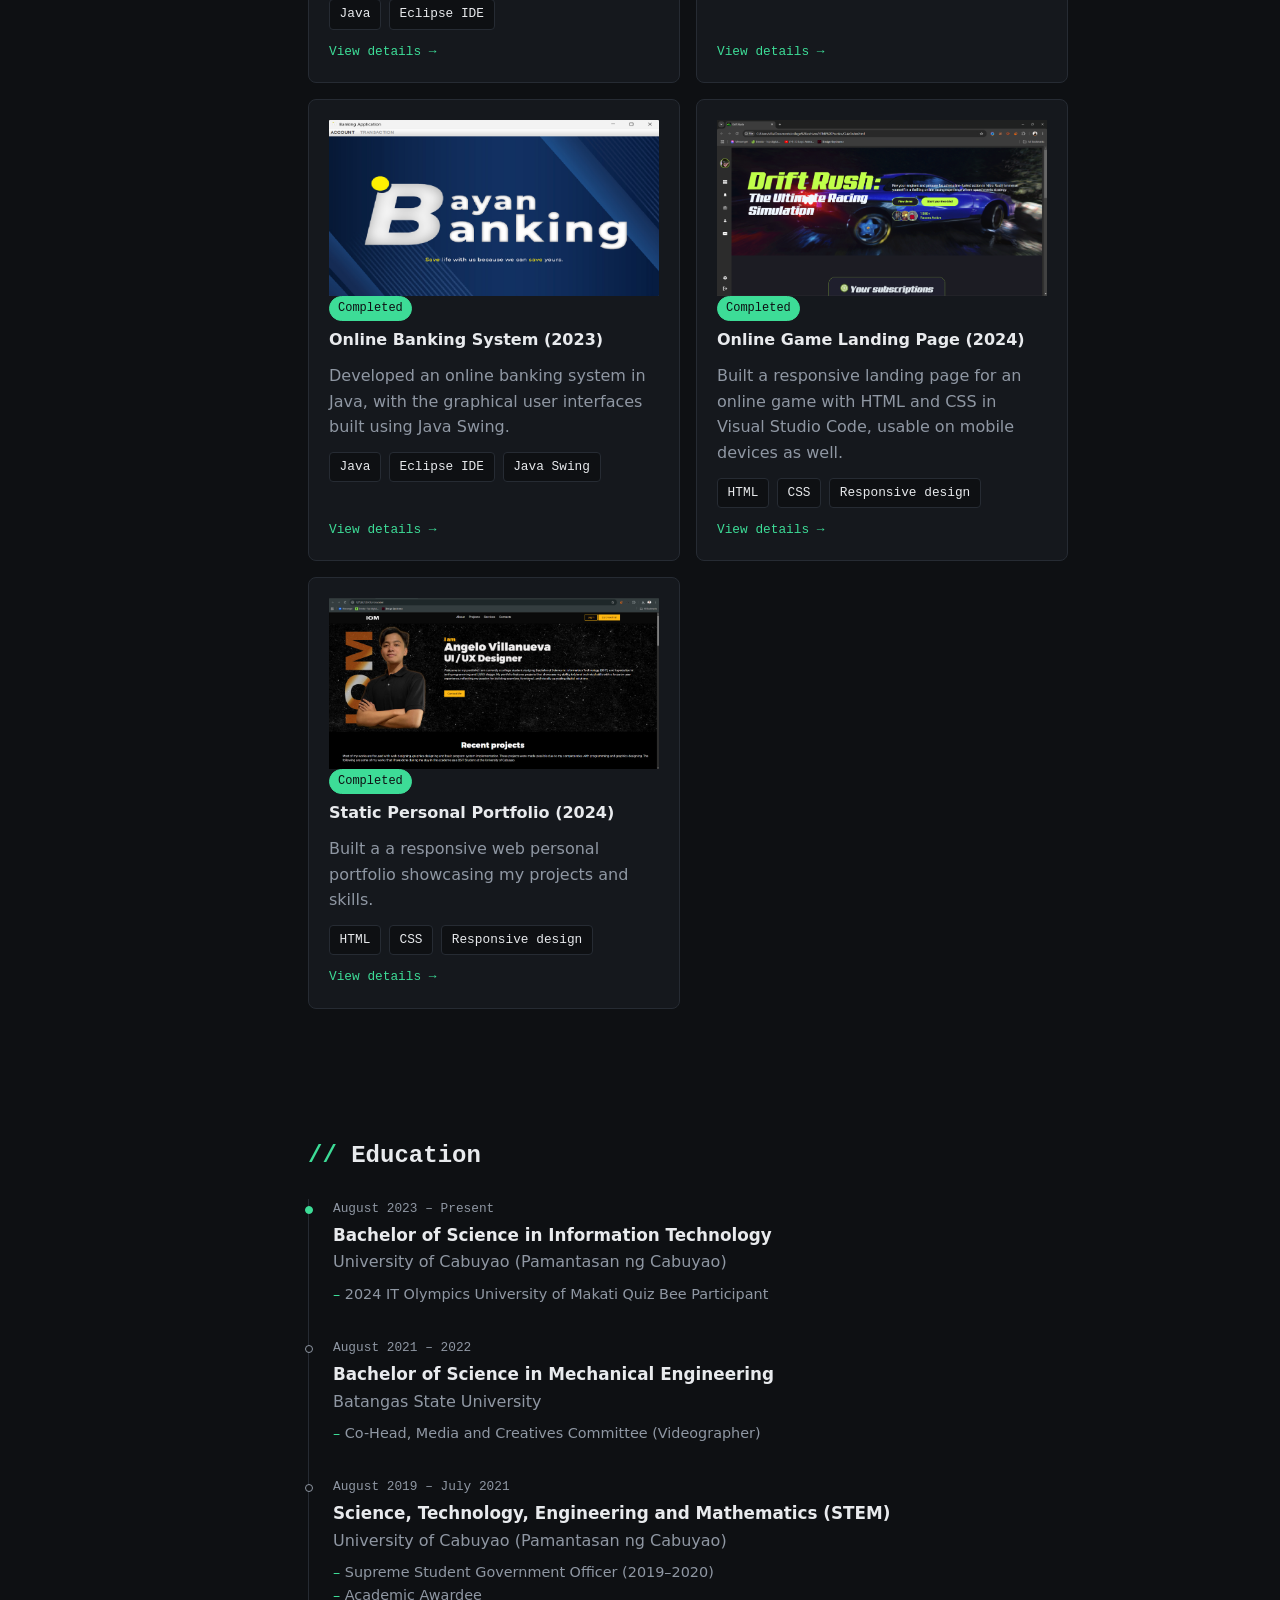
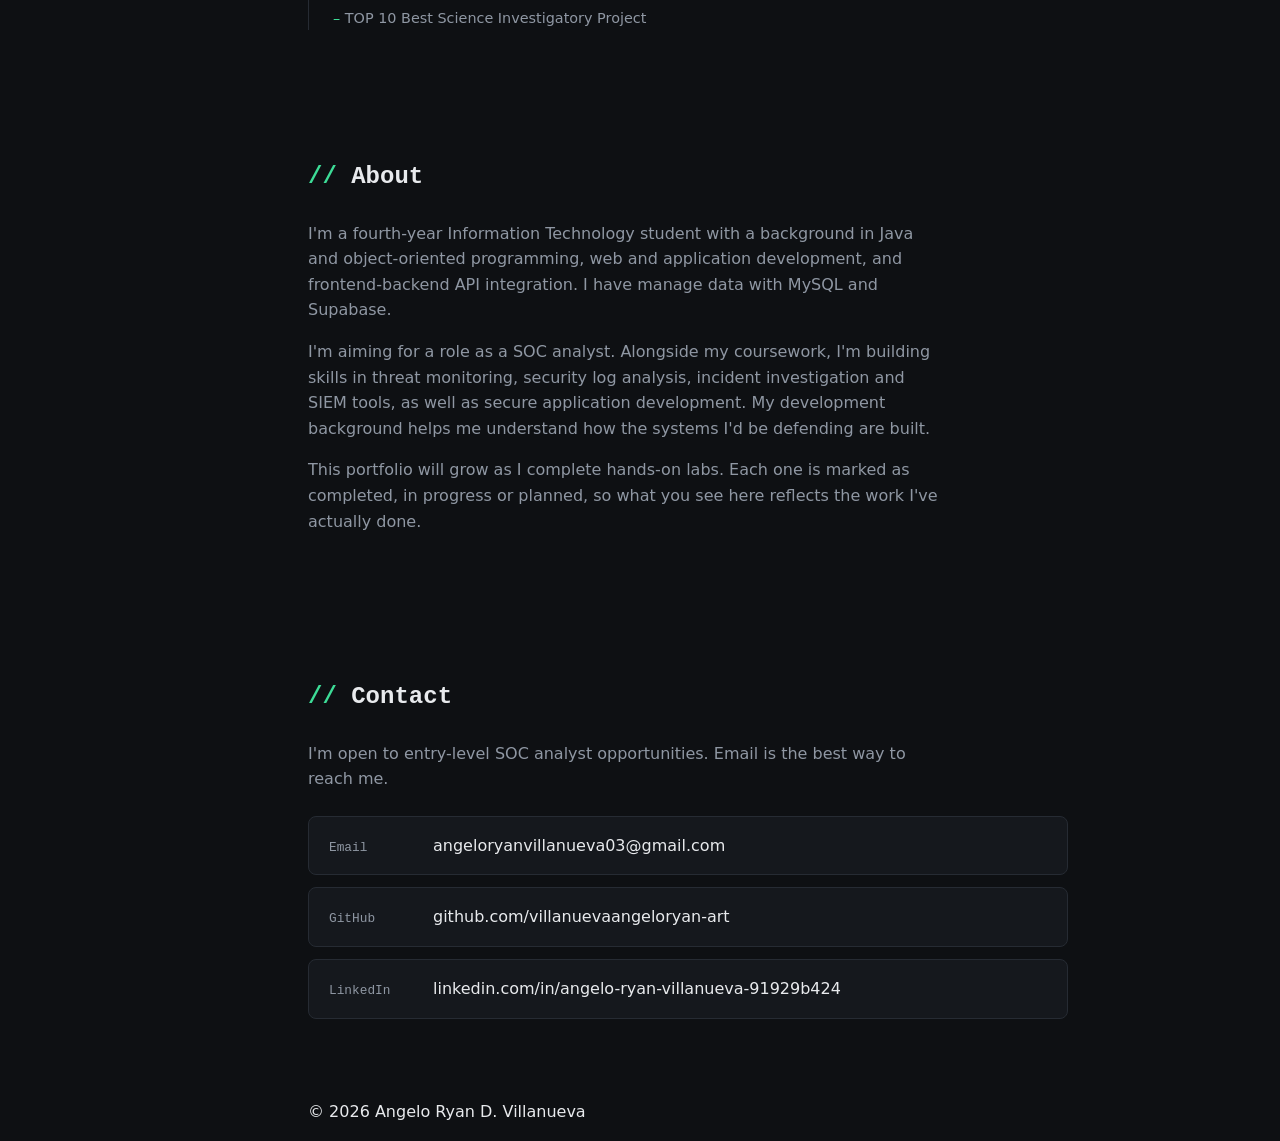
==== commit 0240c2fc: "edit descriptions" ====
--- a/index.html
+++ b/index.html
@@ -4,7 +4,7 @@
     <meta charset="UTF-8">
     <meta name="viewport" content="width=device-width, initial-scale=1.0">
     <meta name="description" content="Portfolio of Angelo Ryan D. Villanueva, a fourth-year IT student building toward a SOC analyst career: certifications, skills, education and hands-on security labs.">
-    <title>Angelo Ryan D. Villanueva | Aspiring SOC Analyst</title>
+    <title>Angelo Ryan D. Villanueva | Portfolio</title>
     <script>
         // Apply the saved theme before the page paints, so there is no dark flash.
         try {
@@ -25,7 +25,7 @@
 
         <div class="brand">
             <span class="brand-name">Angelo Ryan D. Villanueva</span>
-            <span class="brand-role">Aspiring SOC Analyst</span>
+            <span class="brand-role">IT studentt</span>
         </div>
 
         <nav aria-label="Primary">
@@ -46,13 +46,13 @@
         <main>
             <section id="home">
                 <div class="hero-text">
-                    <p class="eyebrow"><span class="status-dot"></span>Open to entry-level SOC analyst roles</p>
+                    <p class="eyebrow"><span class="status-dot"></span>Open to entry-level Developer and SOC analyst roles</p>
                     <h1>Angelo Ryan D. Villanueva</h1>
-                    <p class="tagline">IT student building toward a SOC analyst career</p>
+                    <p class="tagline">IT student building toward a Software Developer and SOC analyst career</p>
                     <p class="summary">
                         Fourth-year Information Technology student at the University of Cabuyao
                         with a background in Java, web development and databases, currently
-                        building hands-on skills in security log analysis, threat monitoring
+                        building hands-on skills in cross-platform development, security log analysis, threat monitoring
                         and SIEM tools.
                     </p>
                     <div class="hero-actions">
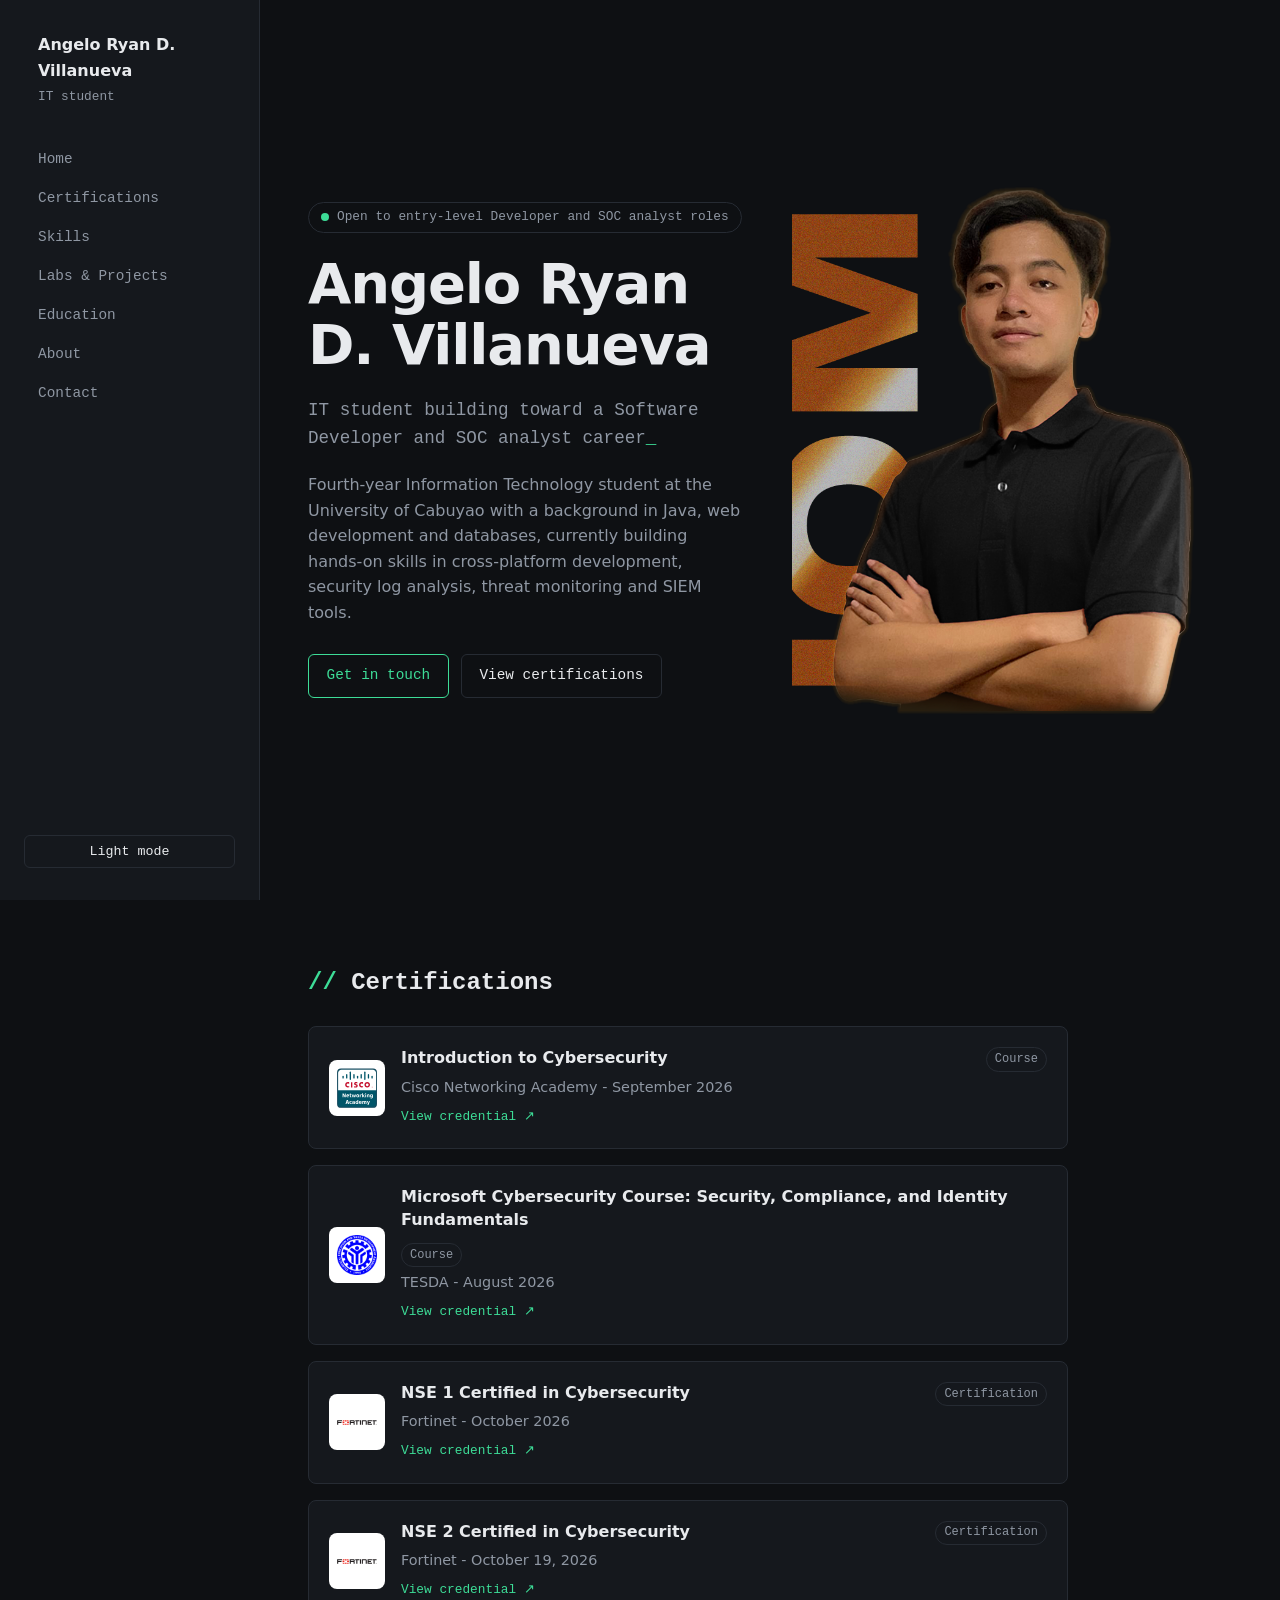
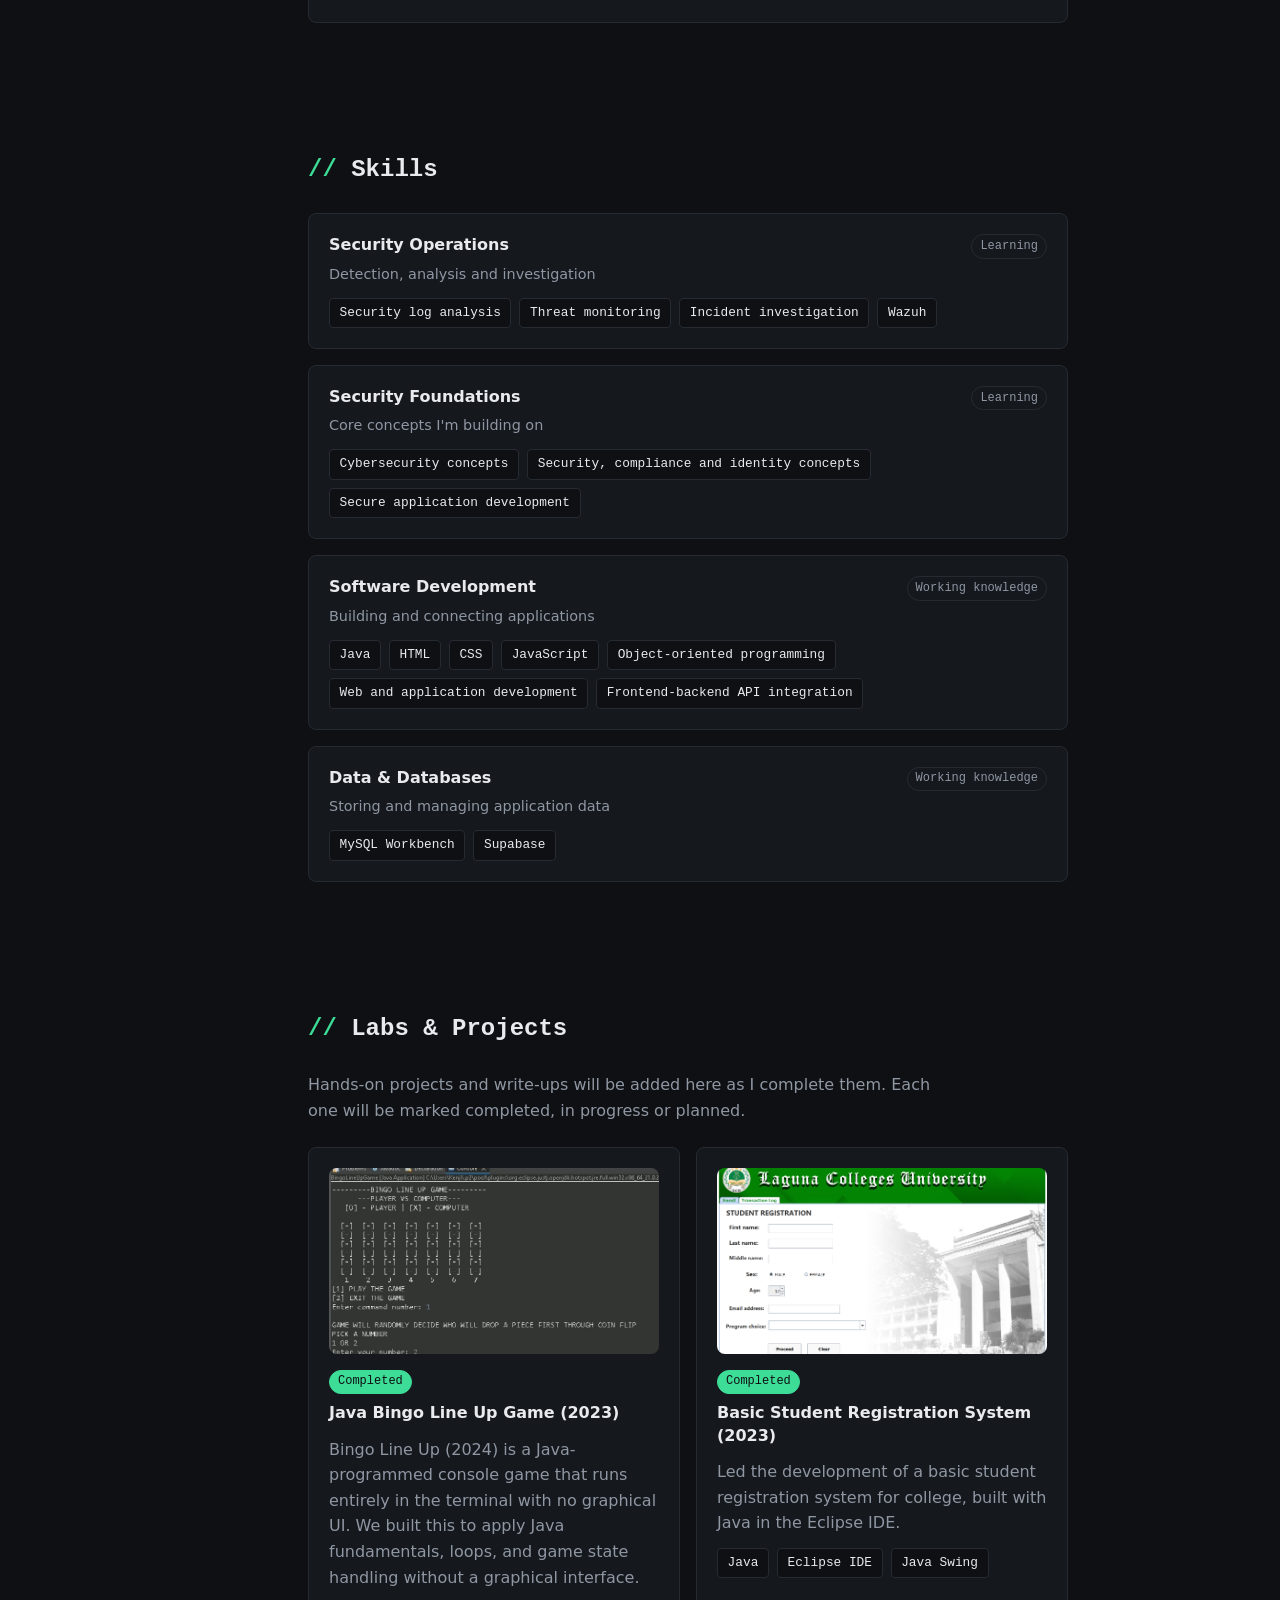
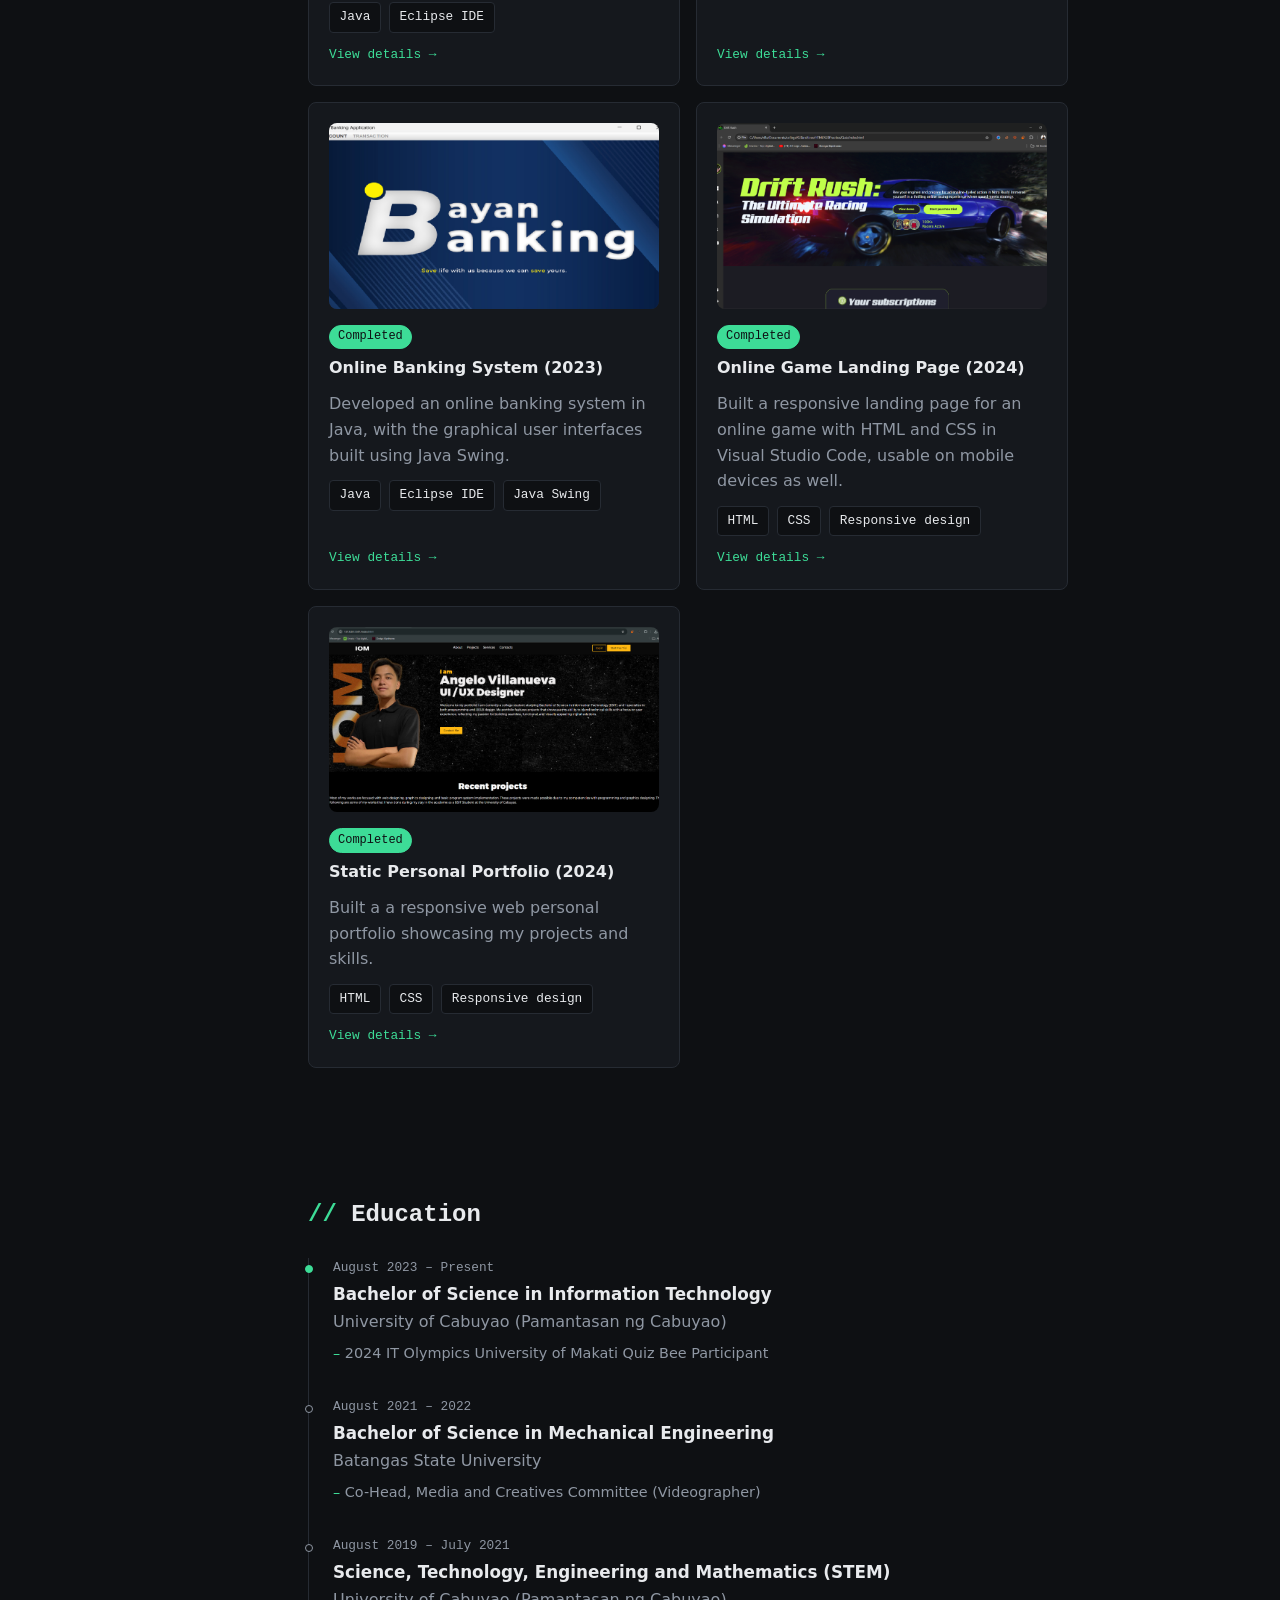
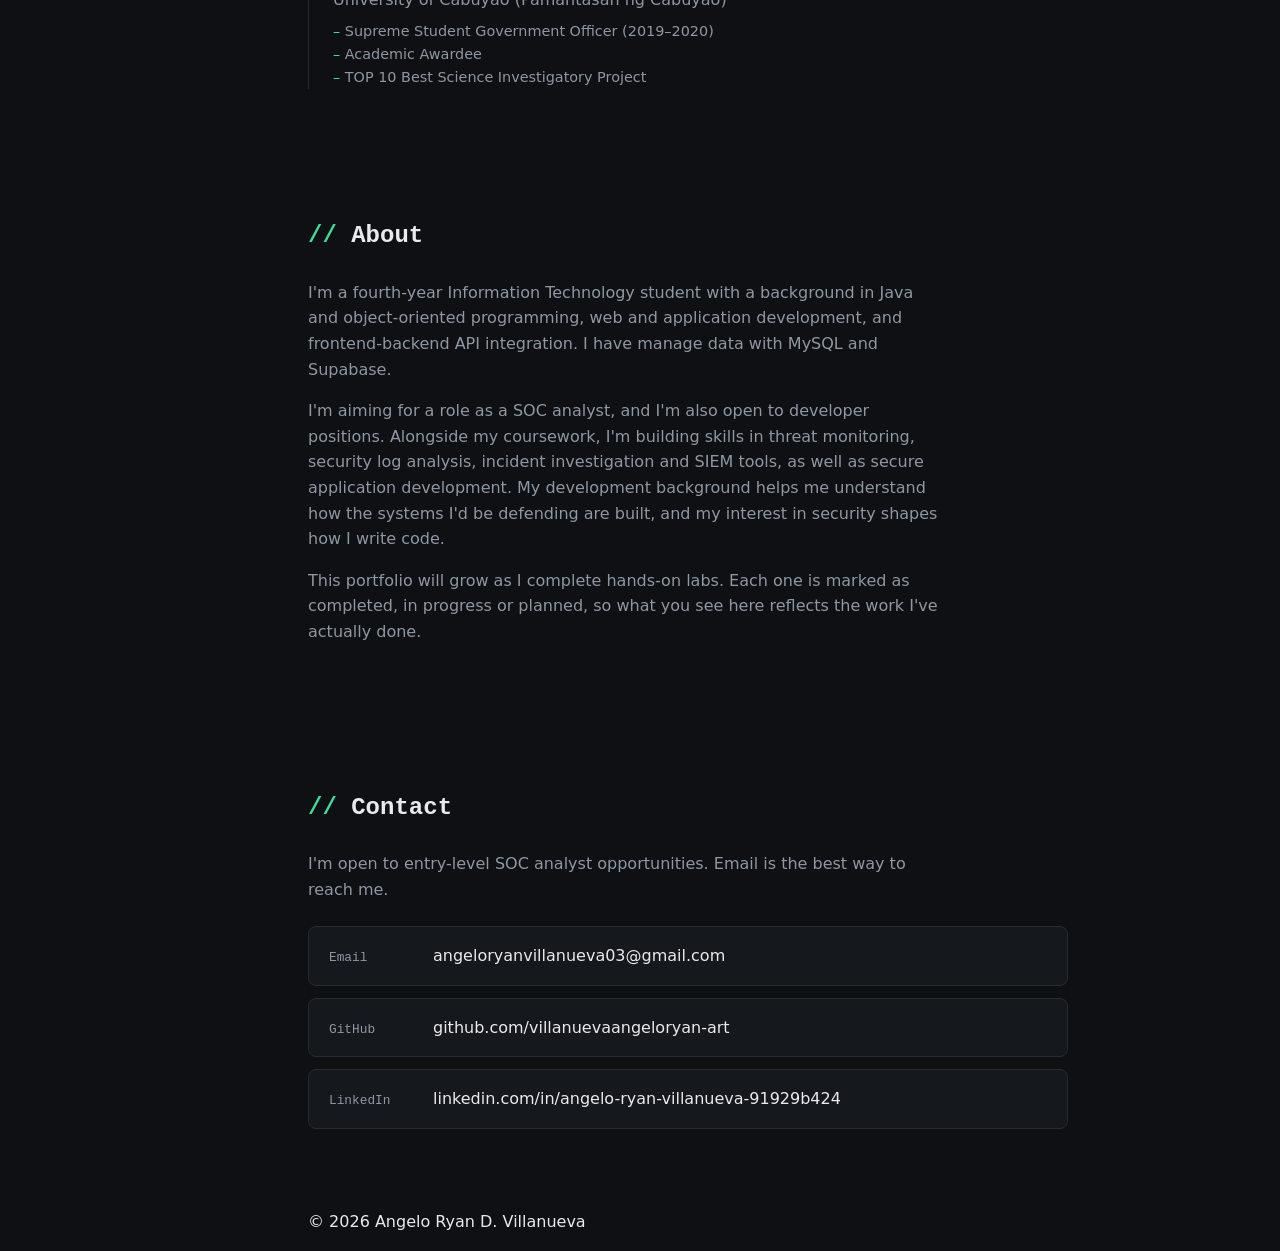
==== commit e8a1fa56: "edit profile picture and about description" ====
--- a/index.html
+++ b/index.html
@@ -25,7 +25,7 @@
 
         <div class="brand">
             <span class="brand-name">Angelo Ryan D. Villanueva</span>
-            <span class="brand-role">IT studentt</span>
+            <span class="brand-role">IT student</span>
         </div>
 
         <nav aria-label="Primary">
@@ -63,7 +63,7 @@
                 </div>
 
                 <figure class="hero-photo">
-                    <img src="./assets/img/projects/" alt="Angelo Ryan D. Villanueva">
+                    <img src="./assets/img/projects/dp_1.png" alt="Angelo Ryan D. Villanueva">
                 </figure>
             </section>
 
@@ -328,11 +328,12 @@
                     frontend-backend API integration. I have manage data with MySQL and Supabase.
                 </p>
                 <p>
-                    I'm aiming for a role as a SOC analyst. Alongside my coursework, I'm
-                    building skills in threat monitoring, security log analysis, incident
-                    investigation and SIEM tools, as well as secure application development.
-                    My development background helps me understand how the systems I'd be
-                    defending are built.
+                    I'm aiming for a role as a SOC analyst, and I'm also open to developer
+                    positions. Alongside my coursework, I'm building skills in threat monitoring,
+                    security log analysis, incident investigation and SIEM tools, as well as
+                    secure application development. My development background helps me
+                    understand how the systems I'd be defending are built, and my interest in
+                    security shapes how I write code.
                 </p>
                 <p>
                     This portfolio will grow as I complete hands-on labs. Each one is marked
--- a/assets/css/style.css
+++ b/assets/css/style.css
@@ -164,8 +164,6 @@
     width: 100%;
     aspect-ratio: 4 / 5;
     object-fit: cover;
-    -webkit-mask-image: radial-gradient(ellipse closest-side at center, #000 55%, transparent 100%);
-    mask-image: radial-gradient(ellipse closest-side at center, #000 55%, transparent 100%);
 }
 
 @media (max-width: 1100px) {
@@ -921,3 +919,23 @@
         transition: none;
     }
 }
+
+/* Image previews for project cards and detail pages. */
+.project-thumb,
+.project-hero {
+    display: block;
+    width: 100%;
+    aspect-ratio: 16 / 9;
+    object-fit: cover;
+    border-radius: 8px;
+    background: rgba(128, 128, 128, 0.15);
+}
+
+.project-thumb {
+    margin-bottom: 1rem;
+}
+
+.project-hero {
+    max-width: 800px;
+    margin: 1rem 0 1.5rem;
+}
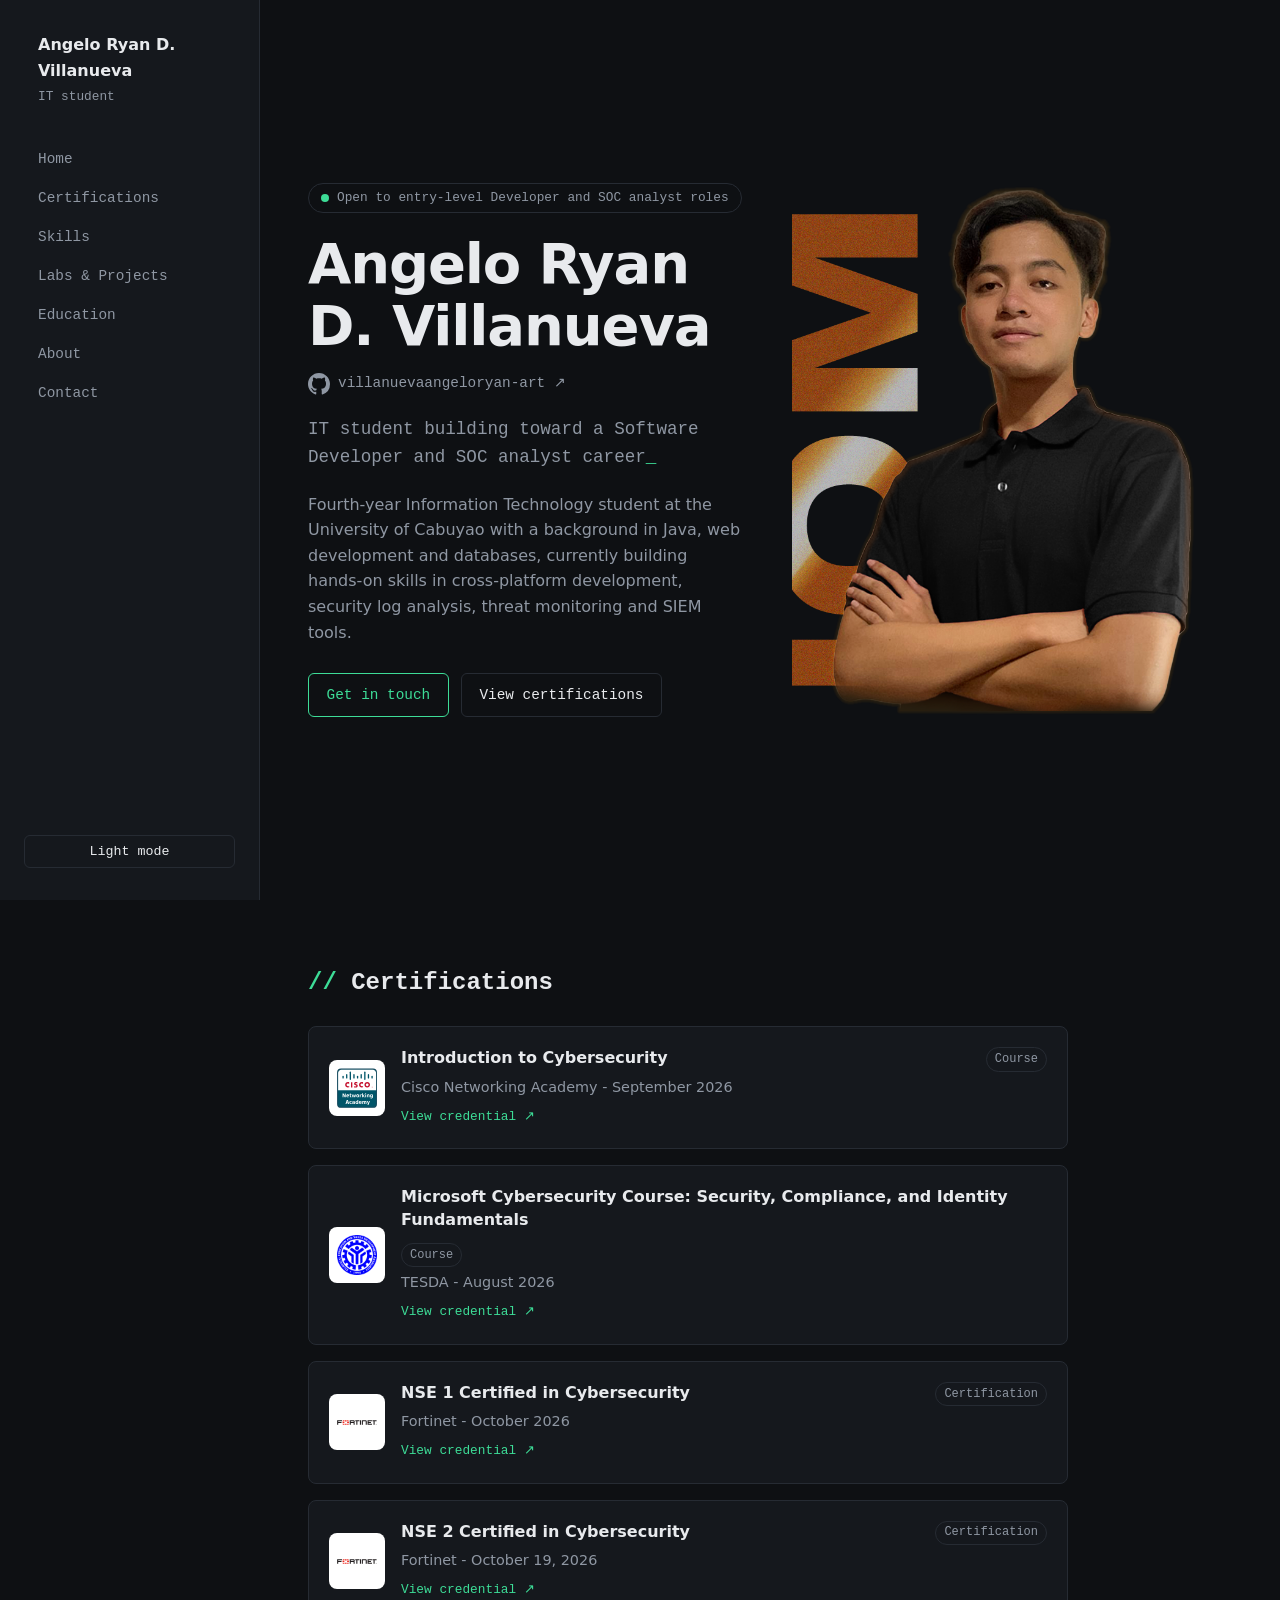
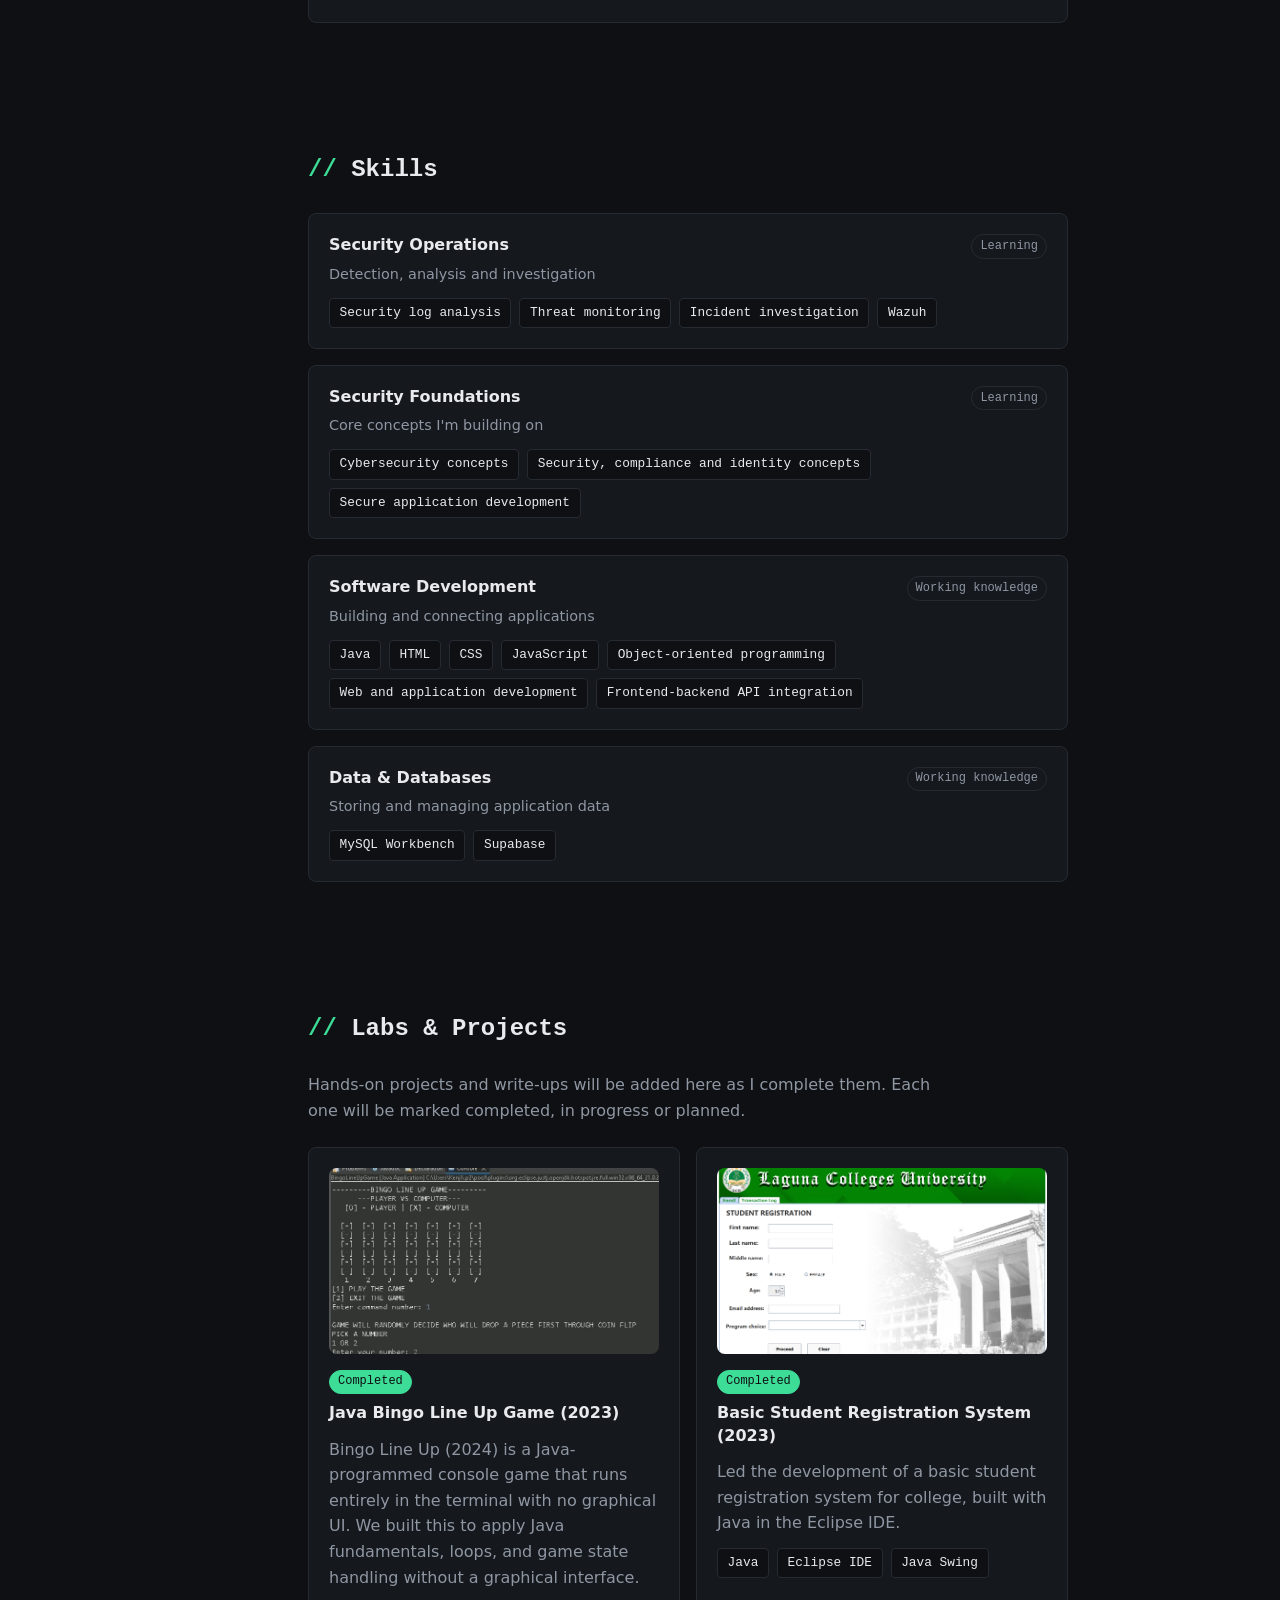
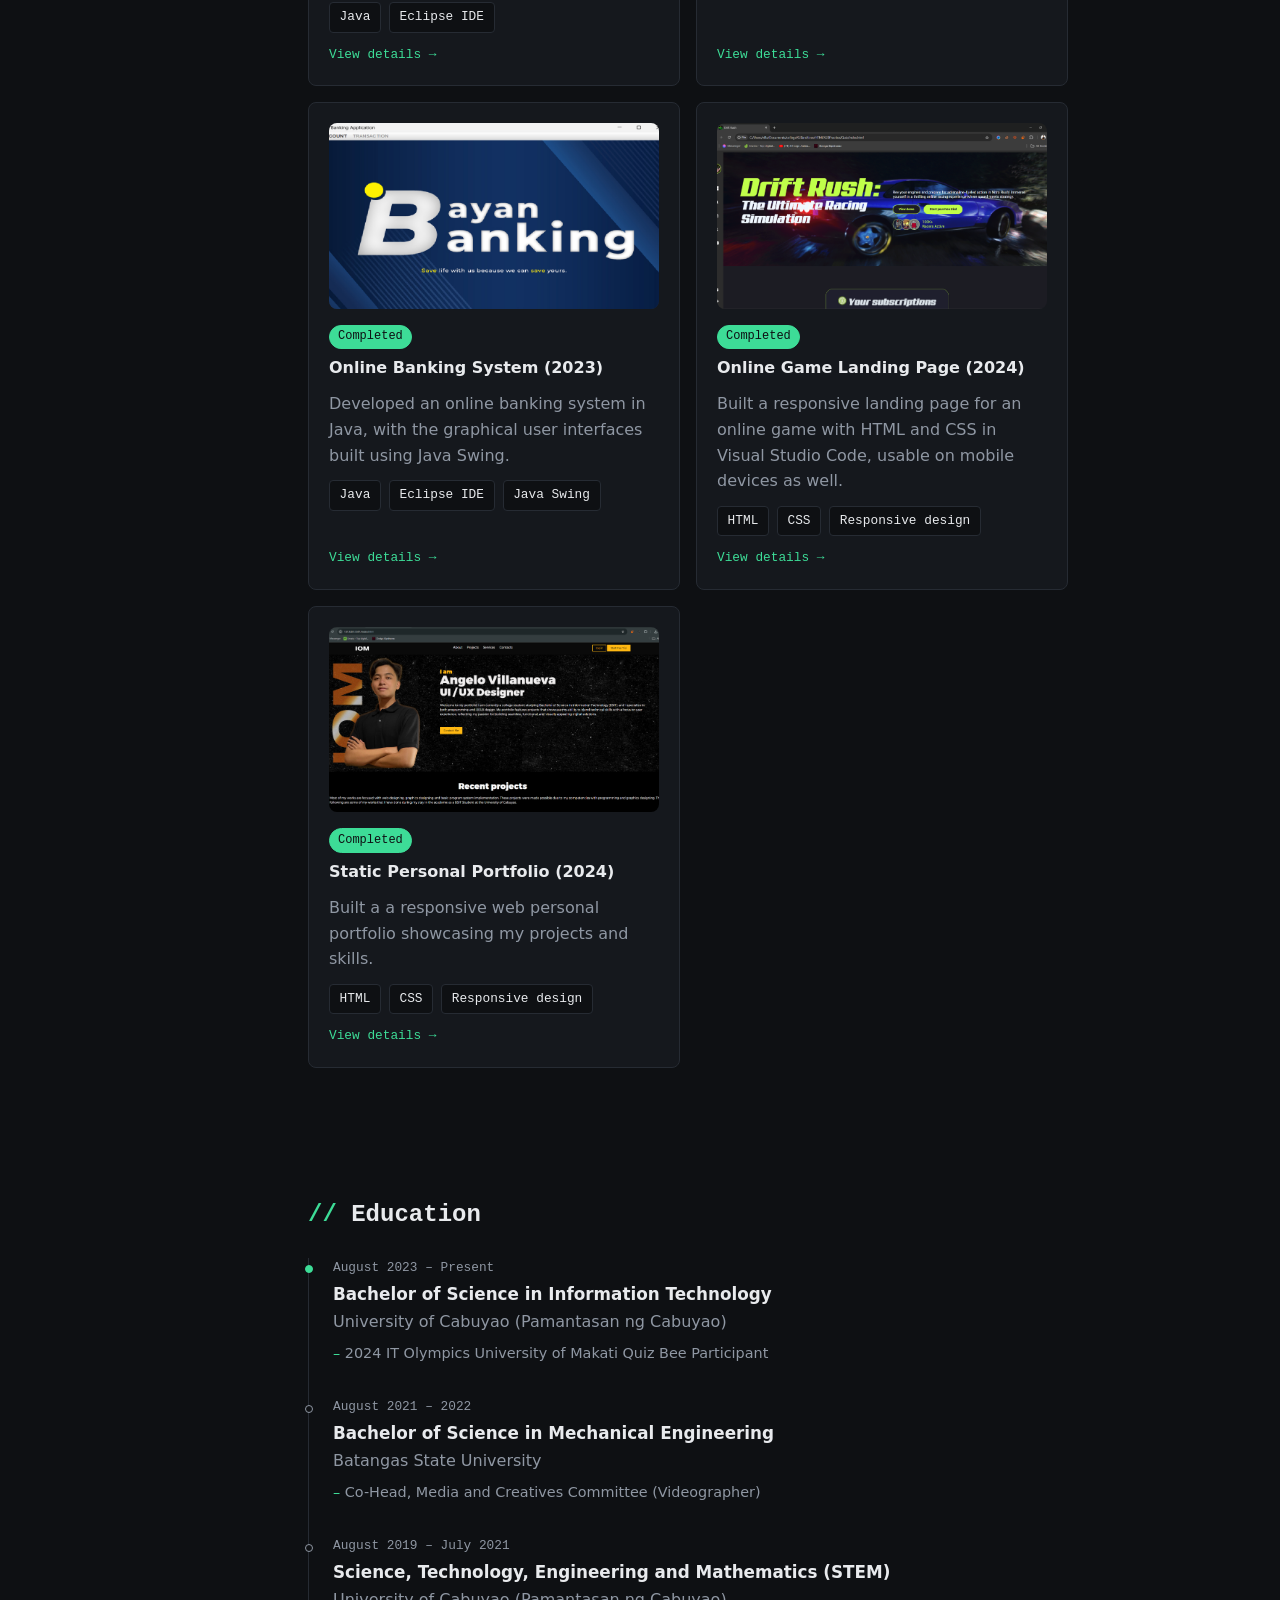
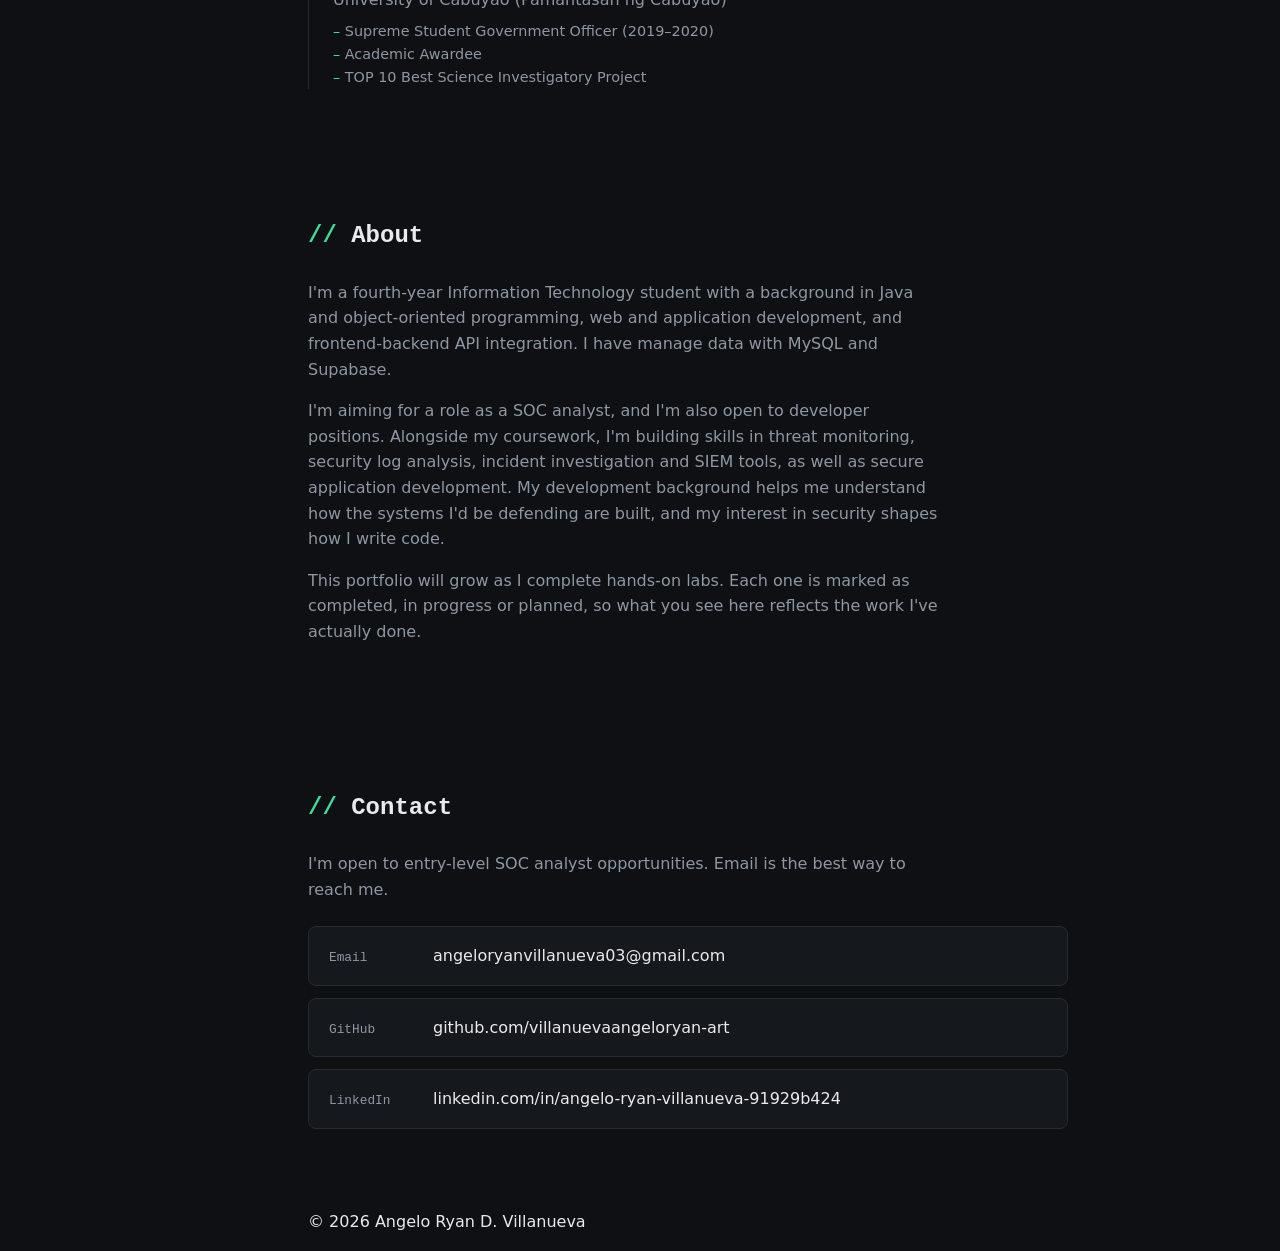
==== commit 400b6fd2: "added github acc link" ====
--- a/index.html
+++ b/index.html
@@ -48,6 +48,12 @@
                 <div class="hero-text">
                     <p class="eyebrow"><span class="status-dot"></span>Open to entry-level Developer and SOC analyst roles</p>
                     <h1>Angelo Ryan D. Villanueva</h1>
+                                        <a class="github-link" href="https://github.com/villanuevaangeloryan-art" target="_blank" rel="noopener noreferrer">
+                        <svg class="github-logo" viewBox="0 0 16 16" aria-hidden="true" focusable="false">
+                            <path fill="currentColor" d="M8 0C3.58 0 0 3.58 0 8c0 3.54 2.29 6.53 5.47 7.59.4.07.55-.17.55-.38 0-.19-.01-.82-.01-1.49-2.01.37-2.53-.49-2.69-.94-.09-.23-.48-.94-.82-1.13-.28-.15-.68-.52-.01-.53.63-.01 1.08.58 1.23.82.72 1.21 1.87.87 2.33.66.07-.52.28-.87.51-1.07-1.78-.2-3.64-.89-3.64-3.95 0-.87.31-1.59.82-2.15-.08-.2-.36-1.02.08-2.12 0 0 .67-.21 2.2.82.64-.18 1.32-.27 2-.27.68 0 1.36.09 2 .27 1.53-1.04 2.2-.82 2.2-.82.44 1.1.16 1.92.08 2.12.51.56.82 1.27.82 2.15 0 3.07-1.87 3.75-3.65 3.95.29.25.54.73.54 1.48 0 1.07-.01 1.93-.01 2.2 0 .21.15.46.55.38A8.013 8.013 0 0016 8c0-4.42-3.58-8-8-8z"/>
+                        </svg>
+                        <span>villanuevaangeloryan-art ↗</span>
+                    </a>
                     <p class="tagline">IT student building toward a Software Developer and SOC analyst career</p>
                     <p class="summary">
                         Fourth-year Information Technology student at the University of Cabuyao
@@ -60,6 +66,7 @@
                         <a class="btn" href="#certifications">View certifications</a>
   
                     </div>
+
                 </div>
 
                 <figure class="hero-photo">
--- a/assets/css/style.css
+++ b/assets/css/style.css
@@ -255,6 +255,29 @@
 .btn-primary {
     color: var(--accent);
     border-color: var(--accent);
+}
+
+/* GitHub link in the hero: sits under the buttons, left-aligned with them */
+.github-link {
+    display: inline-flex;
+    align-items: center;
+    align-self: flex-start;
+    gap: 0.5rem;
+    margin-top: -0.25rem;
+    font-family: var(--font-mono);
+    font-size: 0.9rem;
+    color: var(--text-muted);
+    transition: color 0.2s;
+}
+
+.github-logo {
+    flex-shrink: 0;
+    width: 22px;
+    height: 22px;
+}
+
+.github-link:hover {
+    color: var(--accent);
 }
 
 /* Section headings */
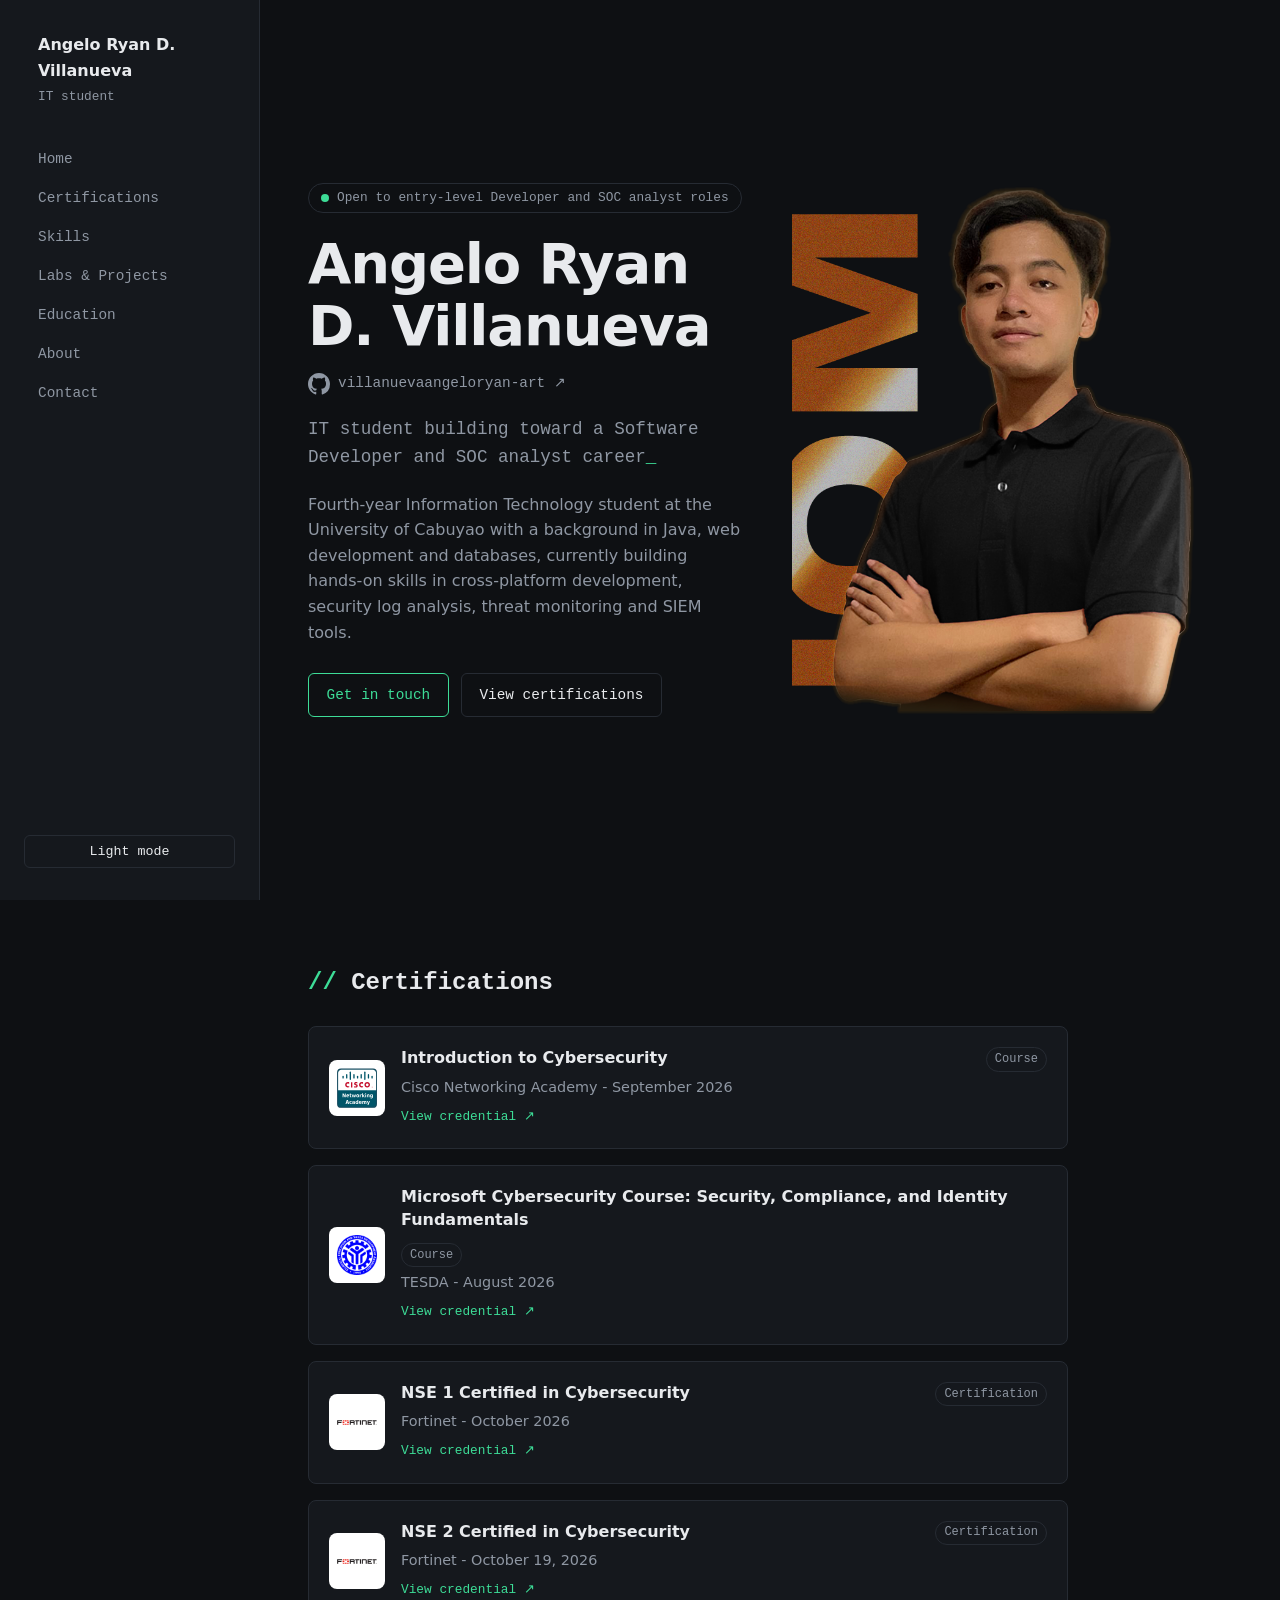
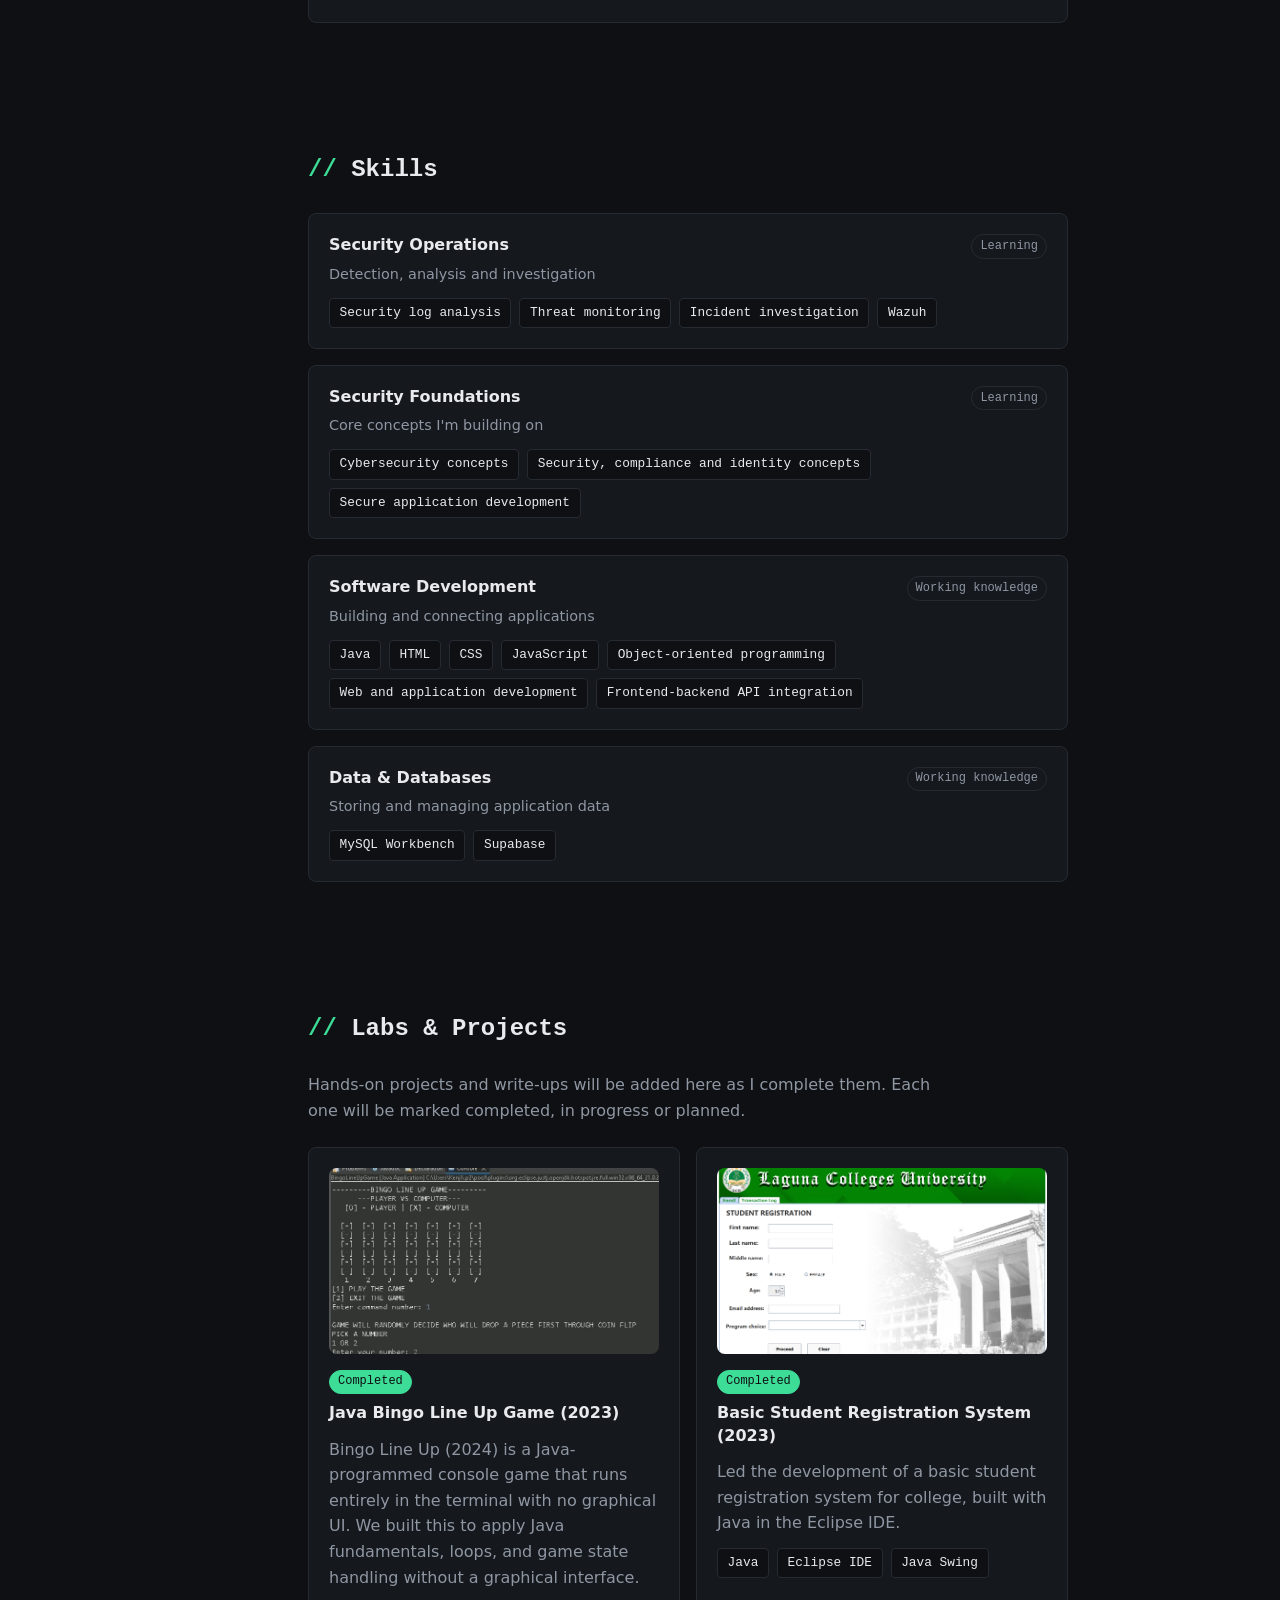
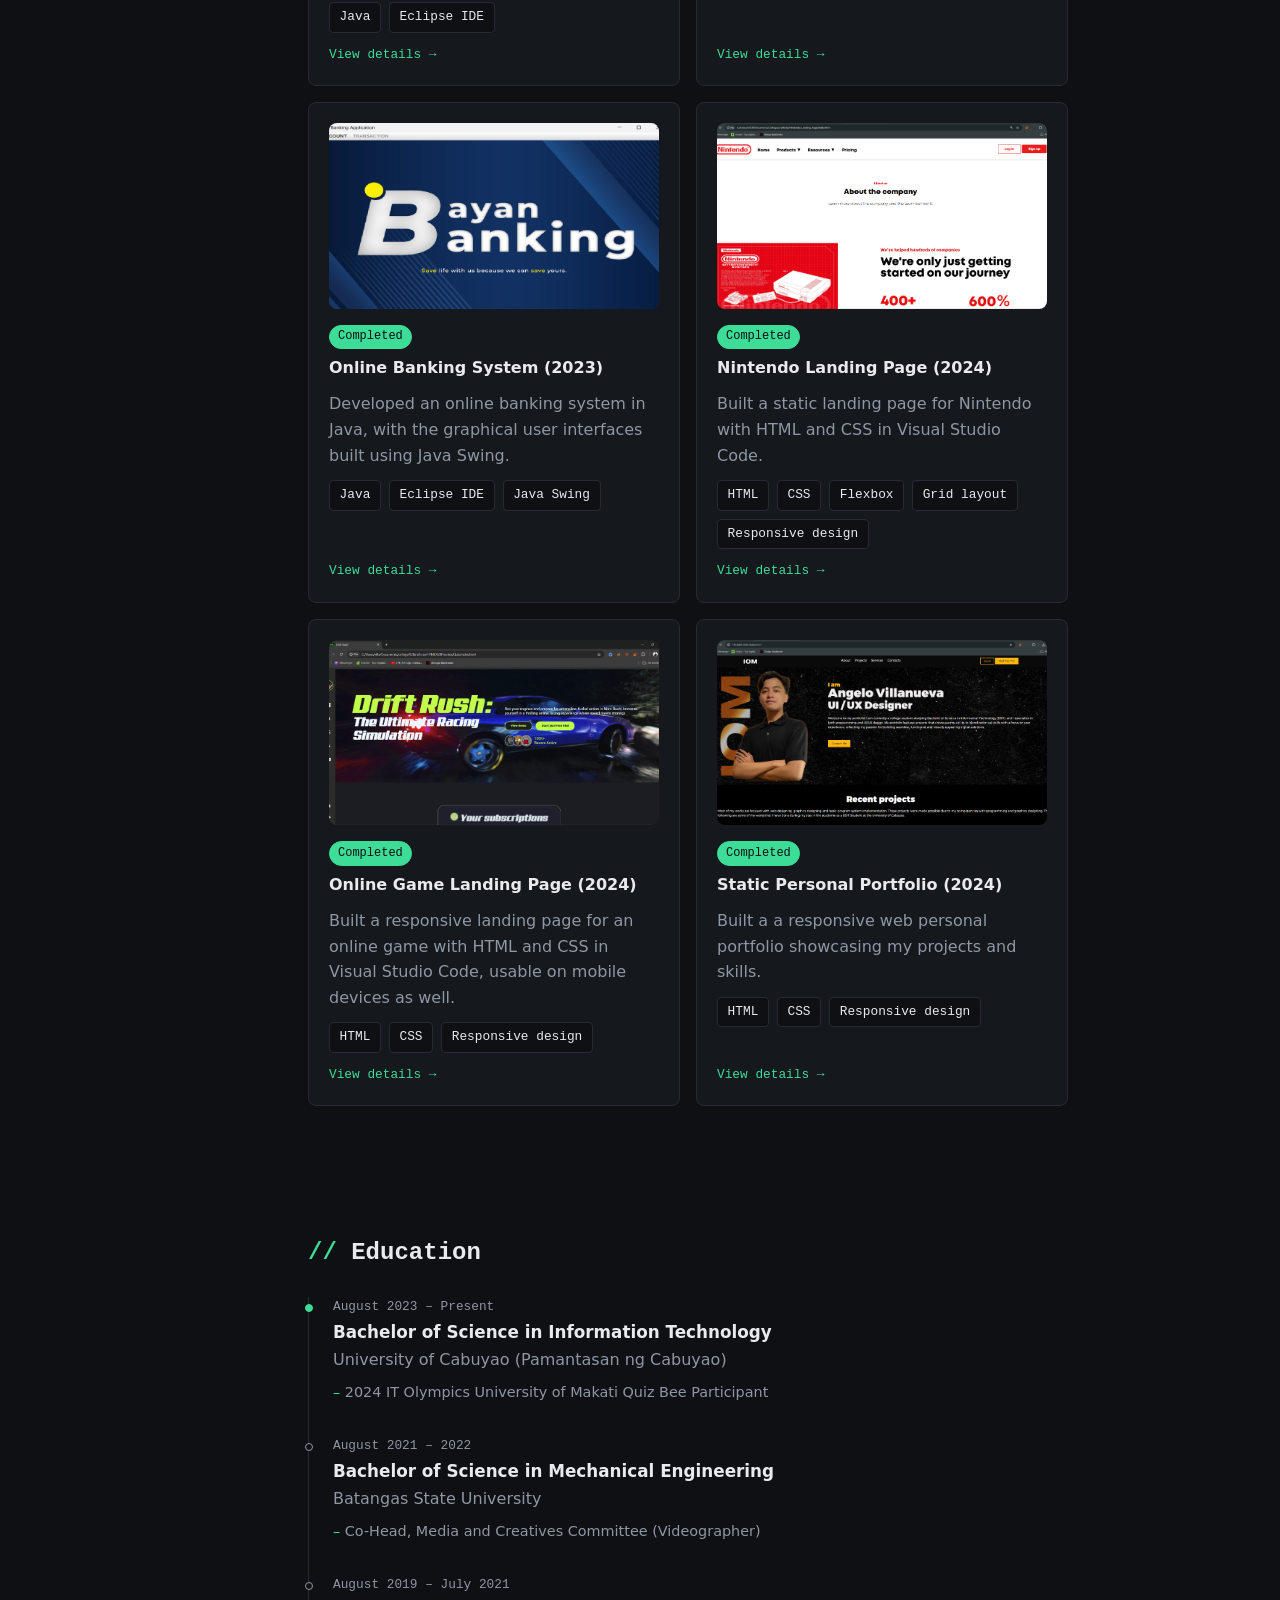
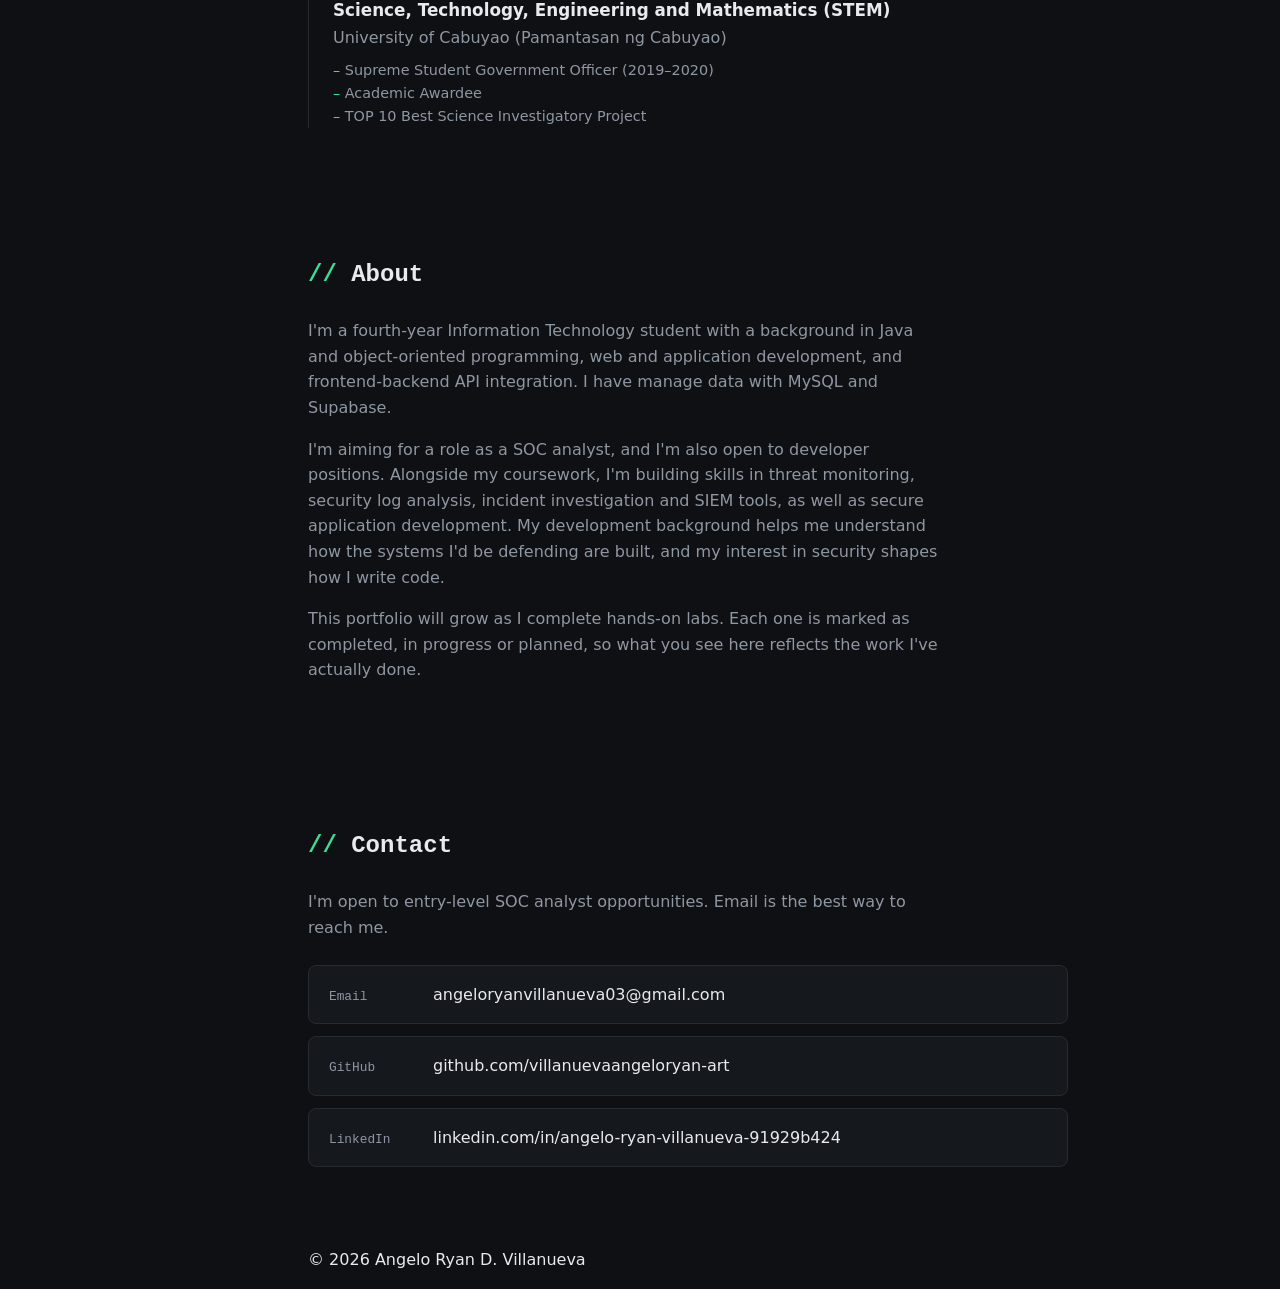
==== commit f9c28fd7: "add project" ====
--- a/index.html
+++ b/index.html
@@ -252,6 +252,27 @@
                     </li>
 
                     <li>
+                        <a class="card project-card" href="projects/nintendo-landing-page.html">
+                            <img class="project-thumb" src="./assets/img/projects/proj-6.png" alt="Preview of Online Game Landing Page" loading="lazy">
+                            <div class="card-head">
+                                <h3>Nintendo Landing Page (2024)</h3>
+                                <span class="tag tag-done">Completed</span>
+                            </div>
+                            <p class="card-summary">
+                                Built a static landing page for Nintendo with HTML and CSS in Visual Studio Code.
+                            </p>
+                            <ul class="chip-list">
+                                <li>HTML</li>
+                                <li>CSS</li>
+                                <li>Flexbox</li>
+                                <li>Grid layout</li>
+                                <li>Responsive design</li>
+                            </ul>
+                            <span class="card-cta">View details &rarr;</span>
+                        </a>
+                    </li>
+
+                    <li>
                         <a class="card project-card" href="projects/online-game-landing-page.html">
                             <img class="project-thumb" src="./assets/img/projects/proj-3.png" alt="Preview of Online Game Landing Page" loading="lazy">
                             <div class="card-head">
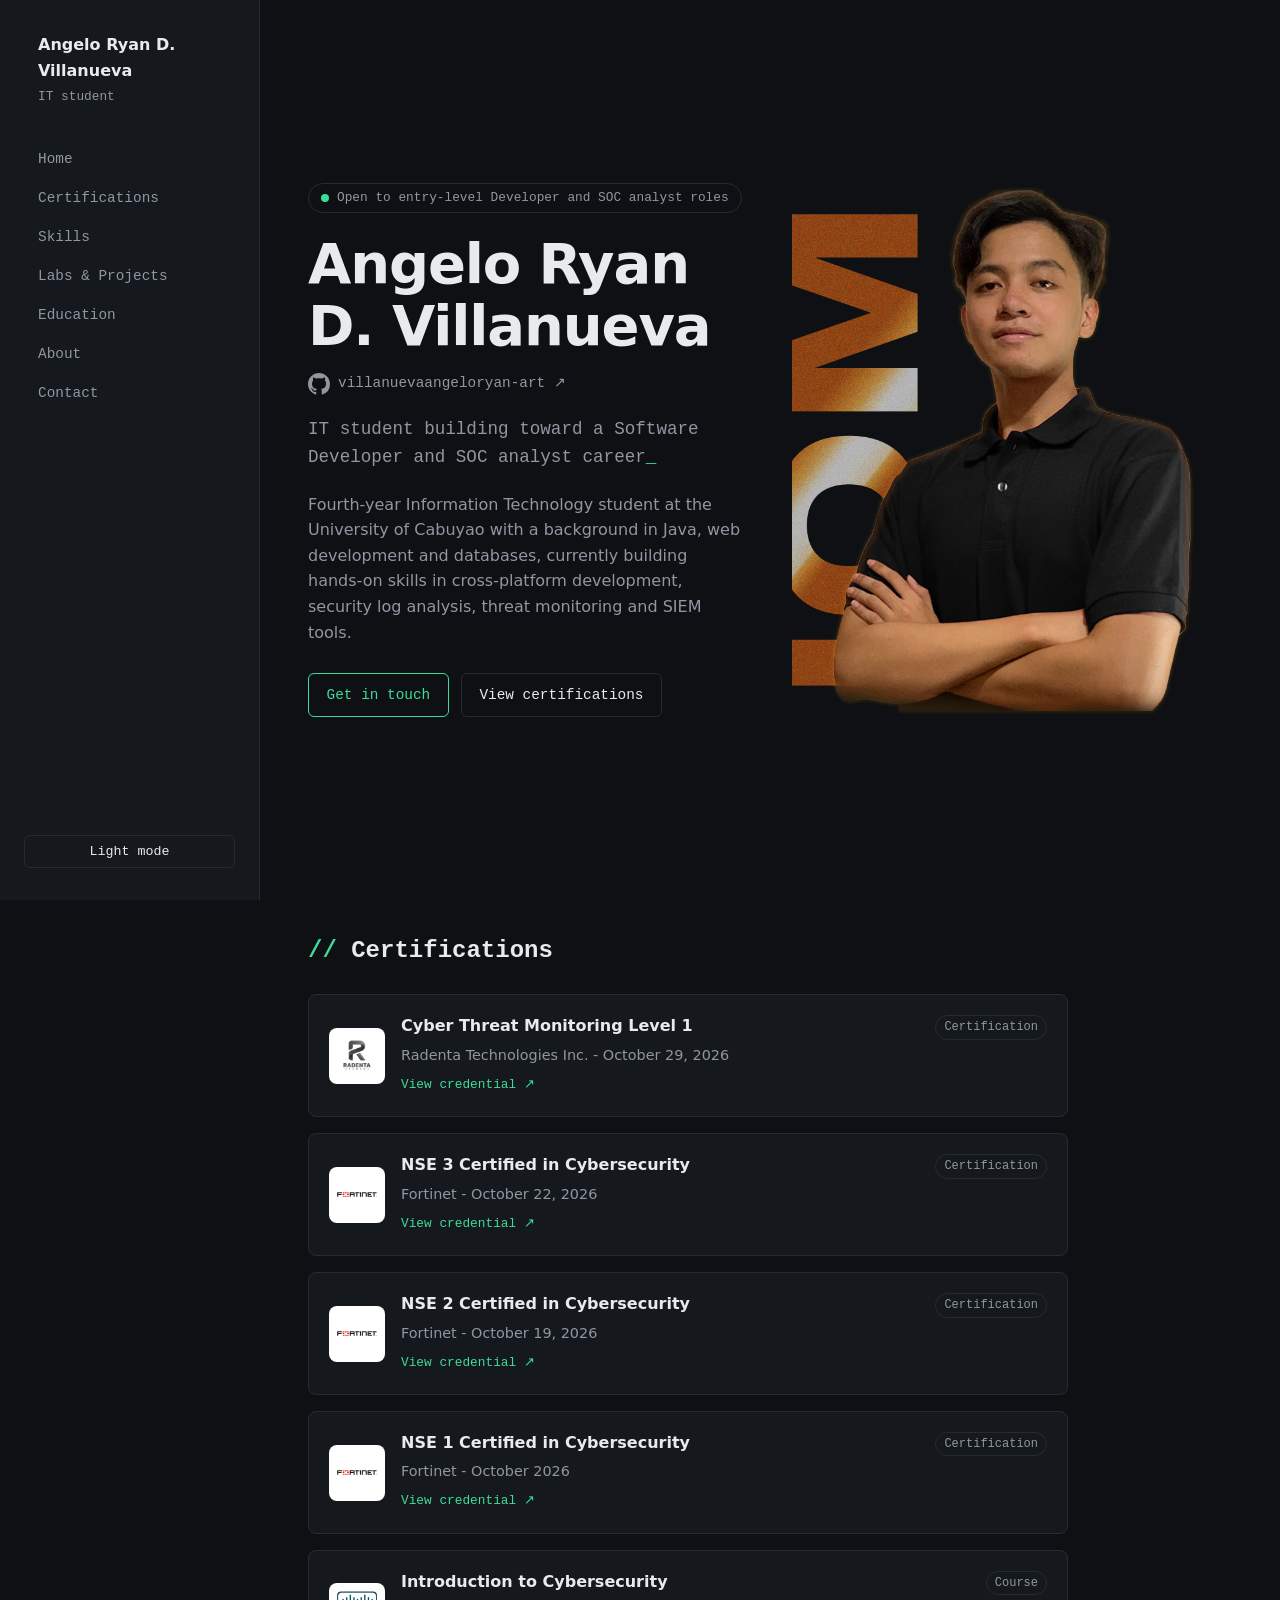
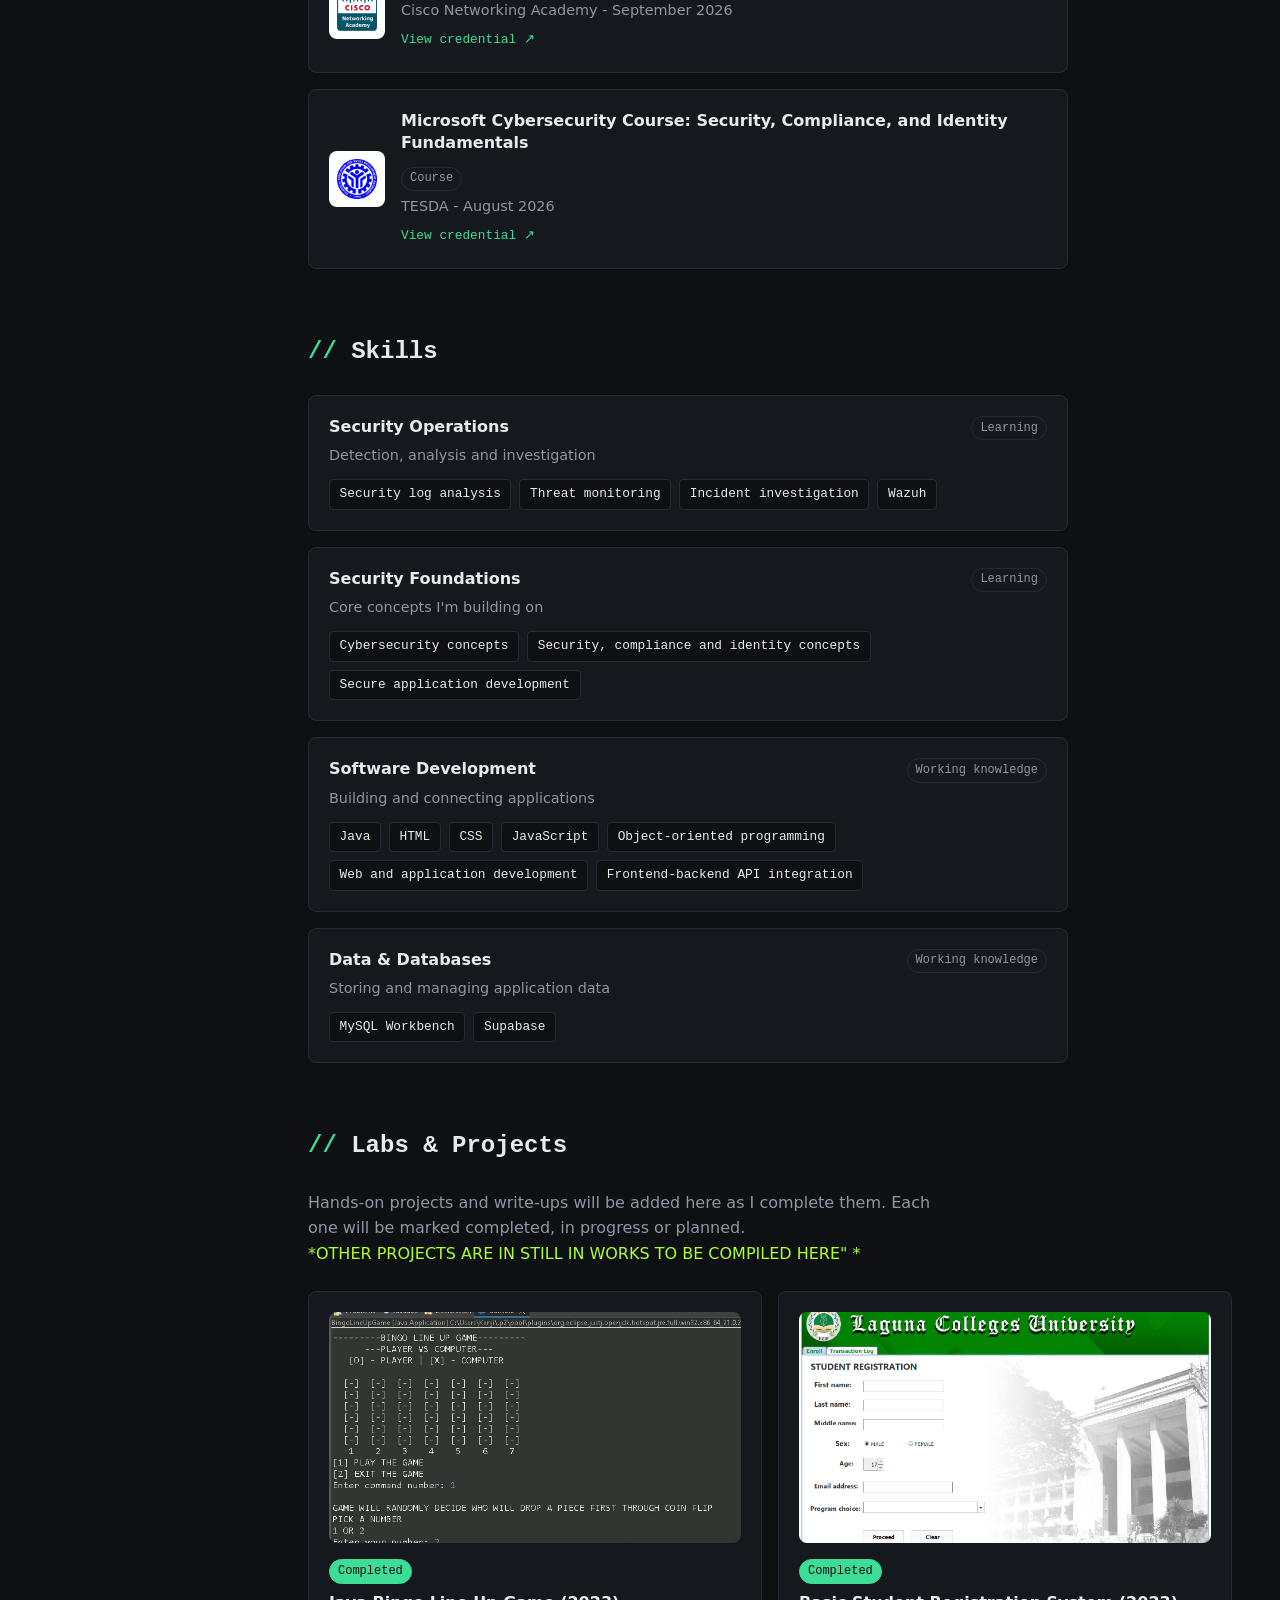
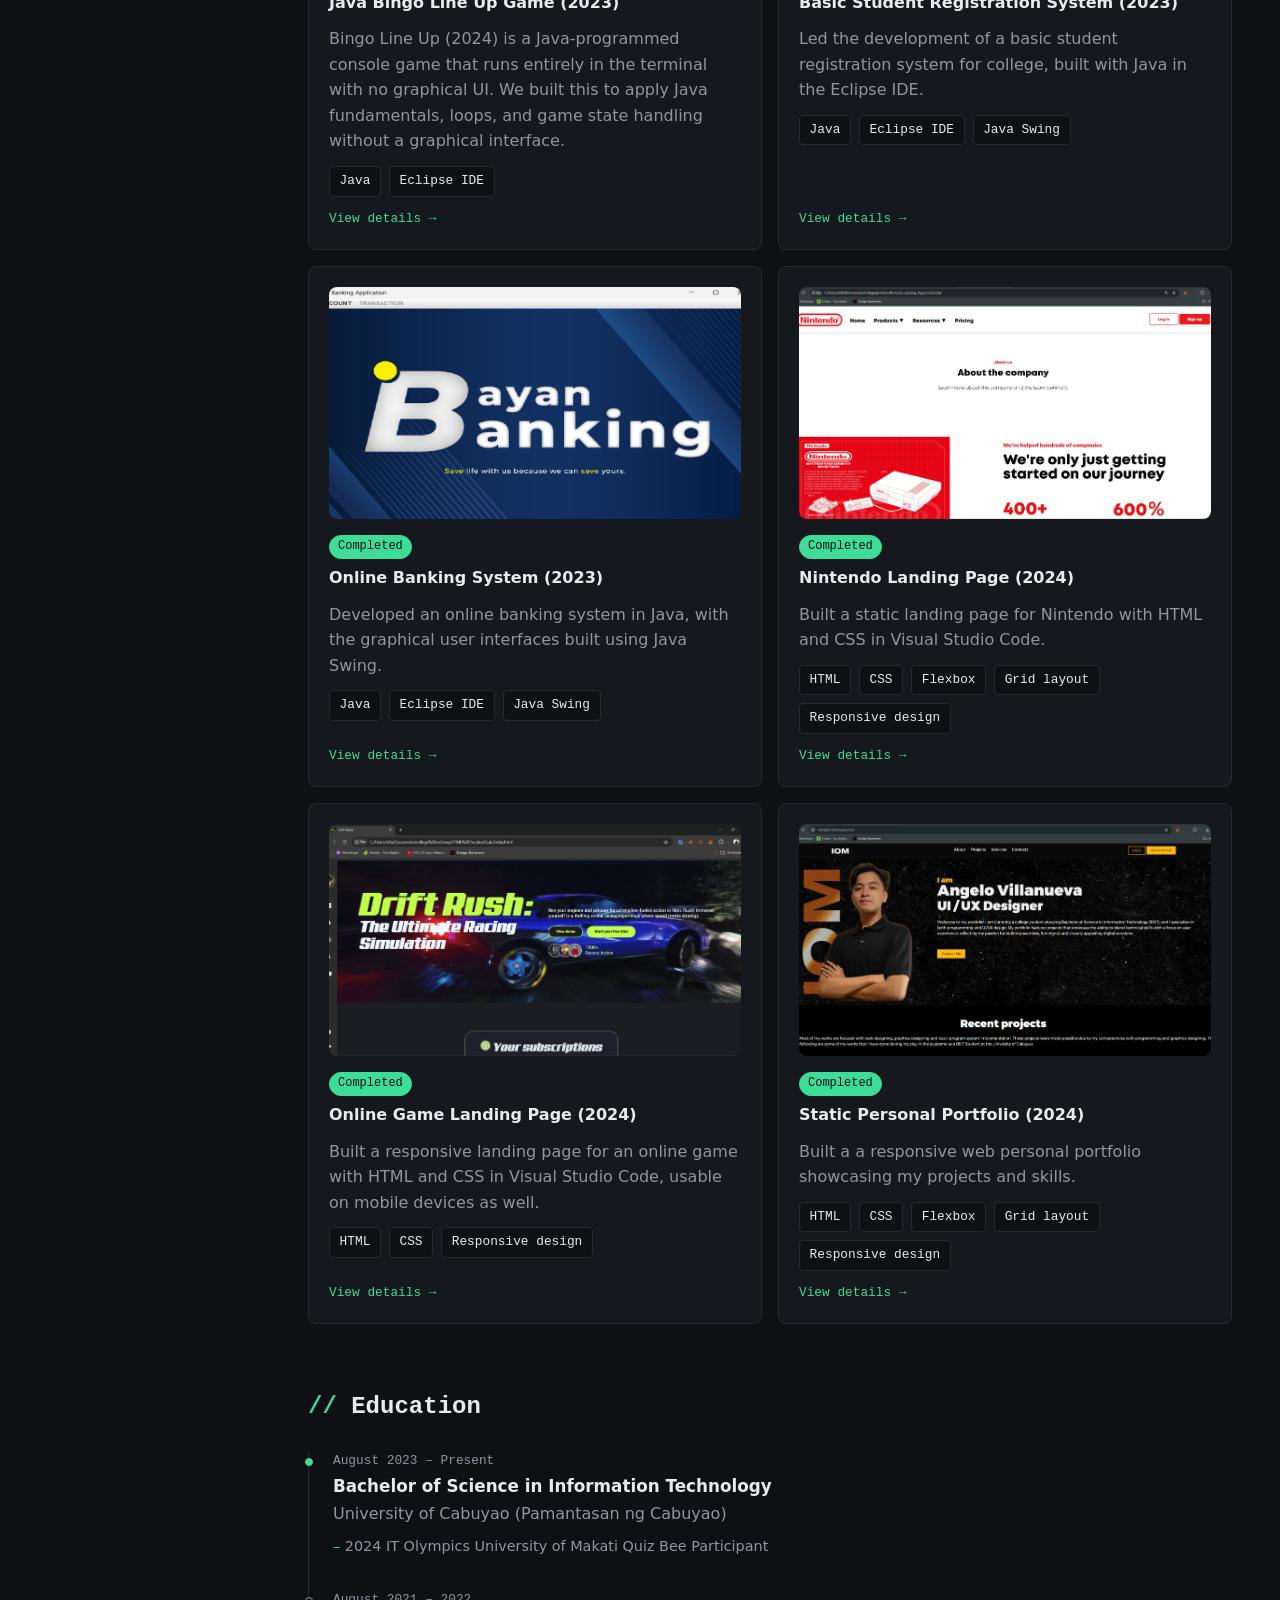
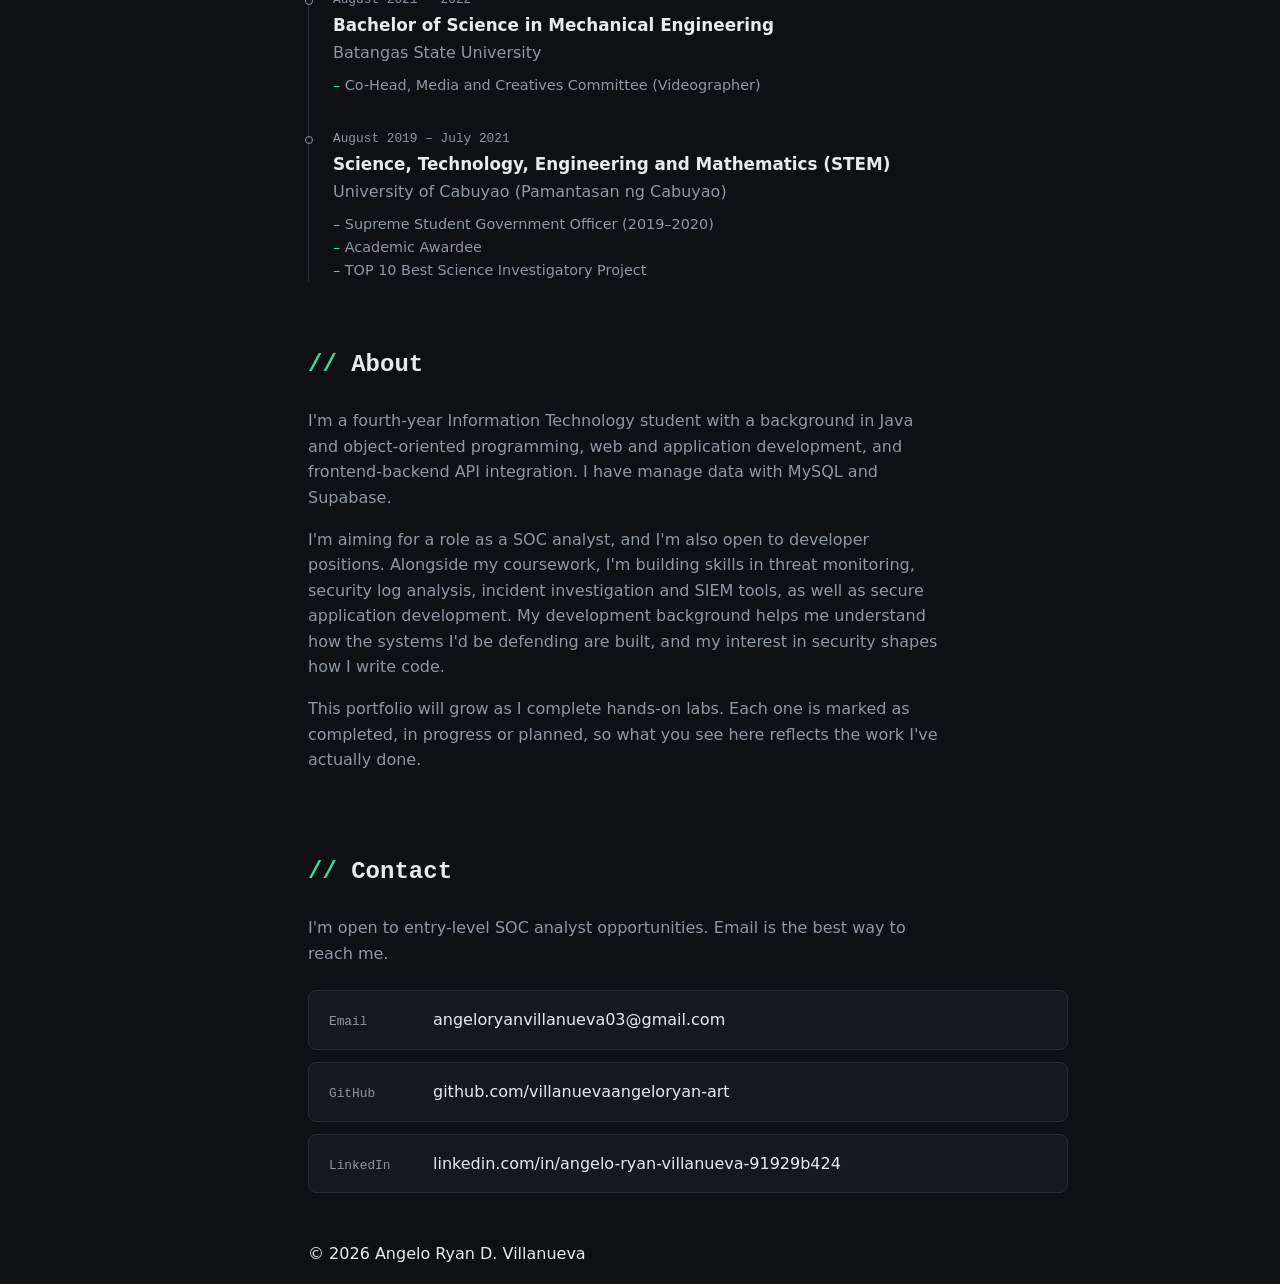
==== commit 10e46a71: "add certifications" ====
--- a/index.html
+++ b/index.html
@@ -78,6 +78,54 @@
                 <h2>Certifications</h2>
                 <ul class="card-list">
                     <li class="card cert">
+                        <img class="cert-logo" src="./assets/img/logos/radenta-logo.jpg" alt="">
+                        <div class="cert-body">
+                            <div class="card-head">
+                                <h3>Cyber Threat Monitoring Level 1</h3>
+                                <span class="tag">Certification</span>
+                            </div>
+                            <p class="card-meta">Radenta Technologies Inc. - <time datetime="2026-10-29">October 29, 2026</time></p>
+                            <a class="card-link" href="softcopy not yet available" target="_blank" rel="noopener noreferrer">View credential</a>
+                        </div>
+                    </li>
+
+                    <li class="card cert">
+                        <img class="cert-logo" src="./assets/img/logos/Fortinet_logo.svg" alt="">
+                        <div class="cert-body">
+                            <div class="card-head">
+                                <h3>NSE 3 Certified in Cybersecurity</h3>
+                                <span class="tag">Certification</span>
+                            </div>
+                            <p class="card-meta">Fortinet - <time datetime="2026-10-22">October 22, 2026</time></p>
+                            <a class="card-link" href="softcopy not yet available" target="_blank" rel="noopener noreferrer">View credential</a>
+                        </div>
+                    </li>
+
+                    <li class="card cert">
+                        <img class="cert-logo" src="./assets/img/logos/Fortinet_logo.svg" alt="">
+                        <div class="cert-body">
+                            <div class="card-head">
+                                <h3>NSE 2 Certified in Cybersecurity</h3>
+                                <span class="tag">Certification</span>
+                            </div>
+                            <p class="card-meta">Fortinet - <time datetime="2026-10-19">October 19, 2026</time></p>
+                            <a class="card-link" href="softcopy not yet available" target="_blank" rel="noopener noreferrer">View credential</a>
+                        </div>
+                    </li>
+
+                    <li class="card cert">
+                        <img class="cert-logo" src="./assets/img/logos/Fortinet_logo.svg" alt="">
+                        <div class="cert-body">
+                            <div class="card-head">
+                                <h3>NSE 1 Certified in Cybersecurity</h3>
+                                <span class="tag">Certification</span>
+                            </div>
+                            <p class="card-meta">Fortinet - <time datetime="2026-10">October 2026</time></p>
+                            <a class="card-link" href="softcopy not yet available" target="_blank" rel="noopener noreferrer">View credential</a>
+                        </div>
+                    </li>
+
+                    <li class="card cert">
                         <img class="cert-logo" src="./assets/img/logos/Cisco_academy_logo.svg" alt="">
                         <div class="cert-body">
                             <div class="card-head">
@@ -85,7 +133,7 @@
                                 <span class="tag">Course</span>
                             </div>
                             <p class="card-meta">Cisco Networking Academy - <time datetime="2026-09">September 2026</time></p>
-                            <a class="card-link" href="PASTE-REAL-URL-HERE" target="_blank" rel="noopener noreferrer">View credential</a>
+                            <a class="card-link" href="softcopy not yet available" target="_blank" rel="noopener noreferrer">View credential</a>
                         </div>
                     </li>
 
@@ -97,31 +145,7 @@
                                 <span class="tag">Course</span>
                             </div>
                             <p class="card-meta">TESDA - <time datetime="2026-08">August 2026</time></p>
-                            <a class="card-link" href="PASTE-REAL-URL-HERE" target="_blank" rel="noopener noreferrer">View credential</a>
-                        </div>
-                    </li>
-
-                    <li class="card cert">
-                        <img class="cert-logo" src="./assets/img/logos/Fortinet_logo.svg" alt="">
-                        <div class="cert-body">
-                            <div class="card-head">
-                                <h3>NSE 1 Certified in Cybersecurity</h3>
-                                <span class="tag">Certification</span>
-                            </div>
-                            <p class="card-meta">Fortinet - <time datetime="2026-10">October 2026</time></p>
-                            <a class="card-link" href="PASTE-REAL-URL-HERE" target="_blank" rel="noopener noreferrer">View credential</a>
-                        </div>
-                    </li>
-
-                    <li class="card cert">
-                        <img class="cert-logo" src="./assets/img/logos/Fortinet_logo.svg" alt="">
-                        <div class="cert-body">
-                            <div class="card-head">
-                                <h3>NSE 2 Certified in Cybersecurity</h3>
-                                <span class="tag">Certification</span>
-                            </div>
-                            <p class="card-meta">Fortinet - <time datetime="2026-10-19">October 19, 2026</time></p>
-                            <a class="card-link" href="PASTE-REAL-URL-HERE" target="_blank" rel="noopener noreferrer">View credential</a>
+                            <a class="card-link" href="softcopy not yet available" target="_blank" rel="noopener noreferrer">View credential</a>
                         </div>
                     </li>
                 </ul>
@@ -192,7 +216,7 @@
                 <h2>Labs &amp; Projects</h2>
                 <p class="section-note">
                     Hands-on projects and write-ups will be added here as I complete them.
-                    Each one will be marked completed, in progress or planned.
+                    Each one will be marked completed, in progress or planned. <br> <span style="color: greenyellow;">*OTHER PROJECTS ARE IN STILL IN WORKS TO BE COMPILED HERE" *</span>
                 </p>
                 <ul class="card-list project-grid">
                     <li>
@@ -304,6 +328,8 @@
                             <ul class="chip-list">
                                 <li>HTML</li>
                                 <li>CSS</li>
+                                <li>Flexbox</li>
+                                <li>Grid layout</li>
                                 <li>Responsive design</li>
                             </ul>
                             <span class="card-cta">View details &rarr;</span>
--- a/assets/css/style.css
+++ b/assets/css/style.css
@@ -72,7 +72,7 @@
 
 main section {
     max-width: 760px;
-    padding: 4rem 0;
+    padding: 2rem 0;
 }
 
 /*4. Sidebar */
@@ -961,4 +961,7 @@
 .project-hero {
     max-width: 800px;
     margin: 1rem 0 1.5rem;
+}
+#work {
+    max-width: none;
 }
